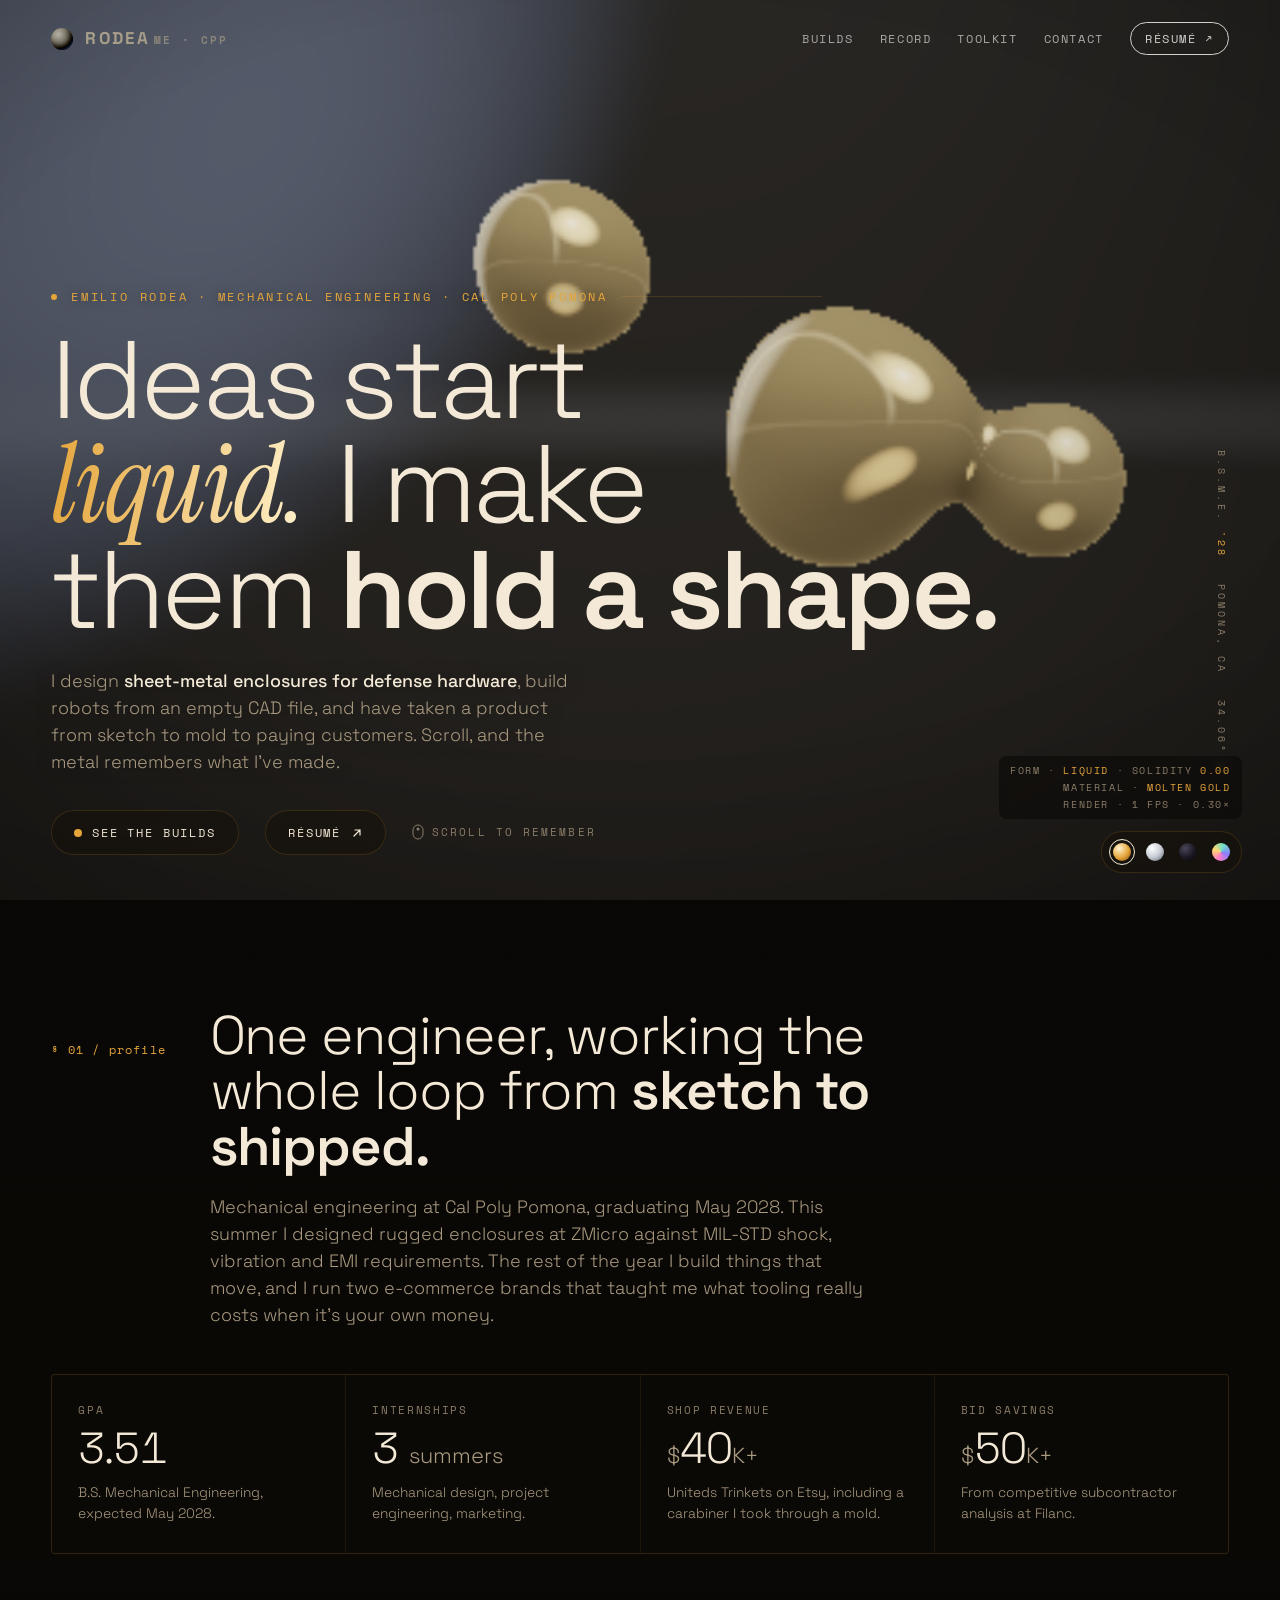
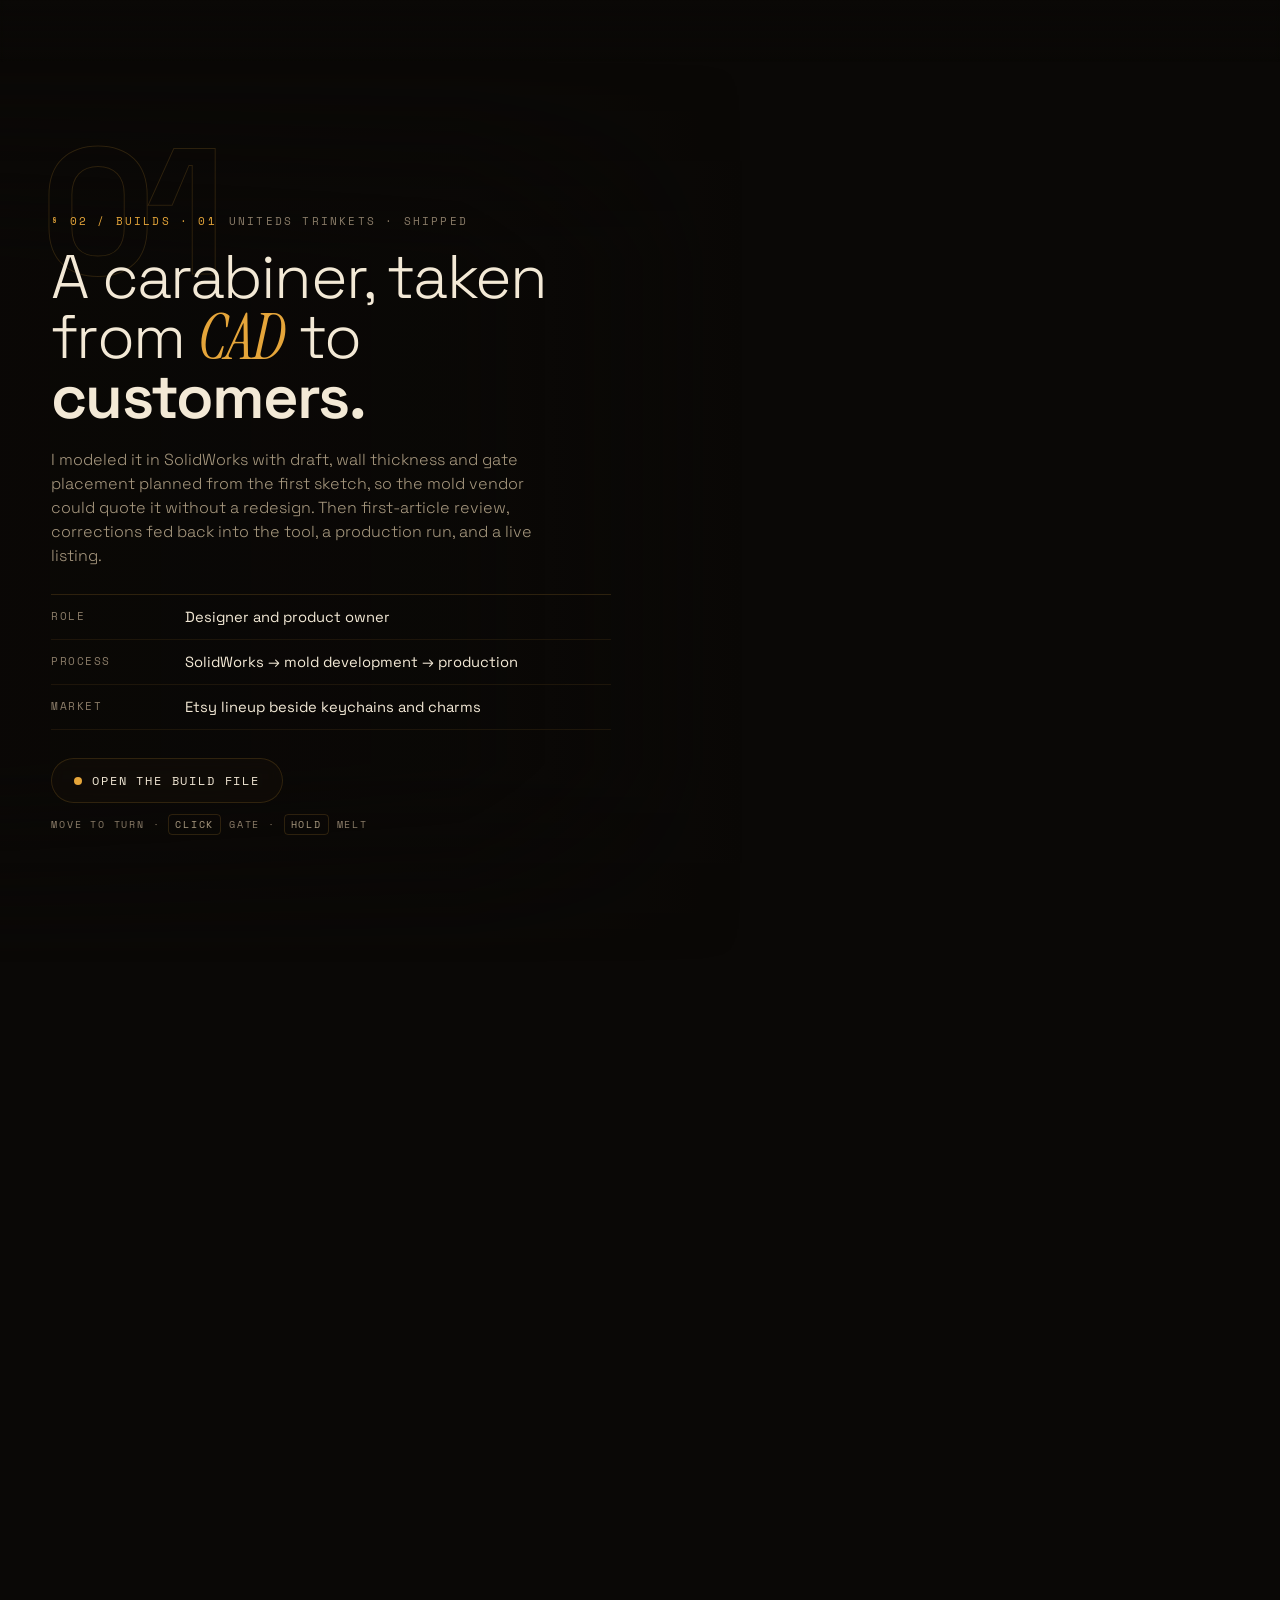
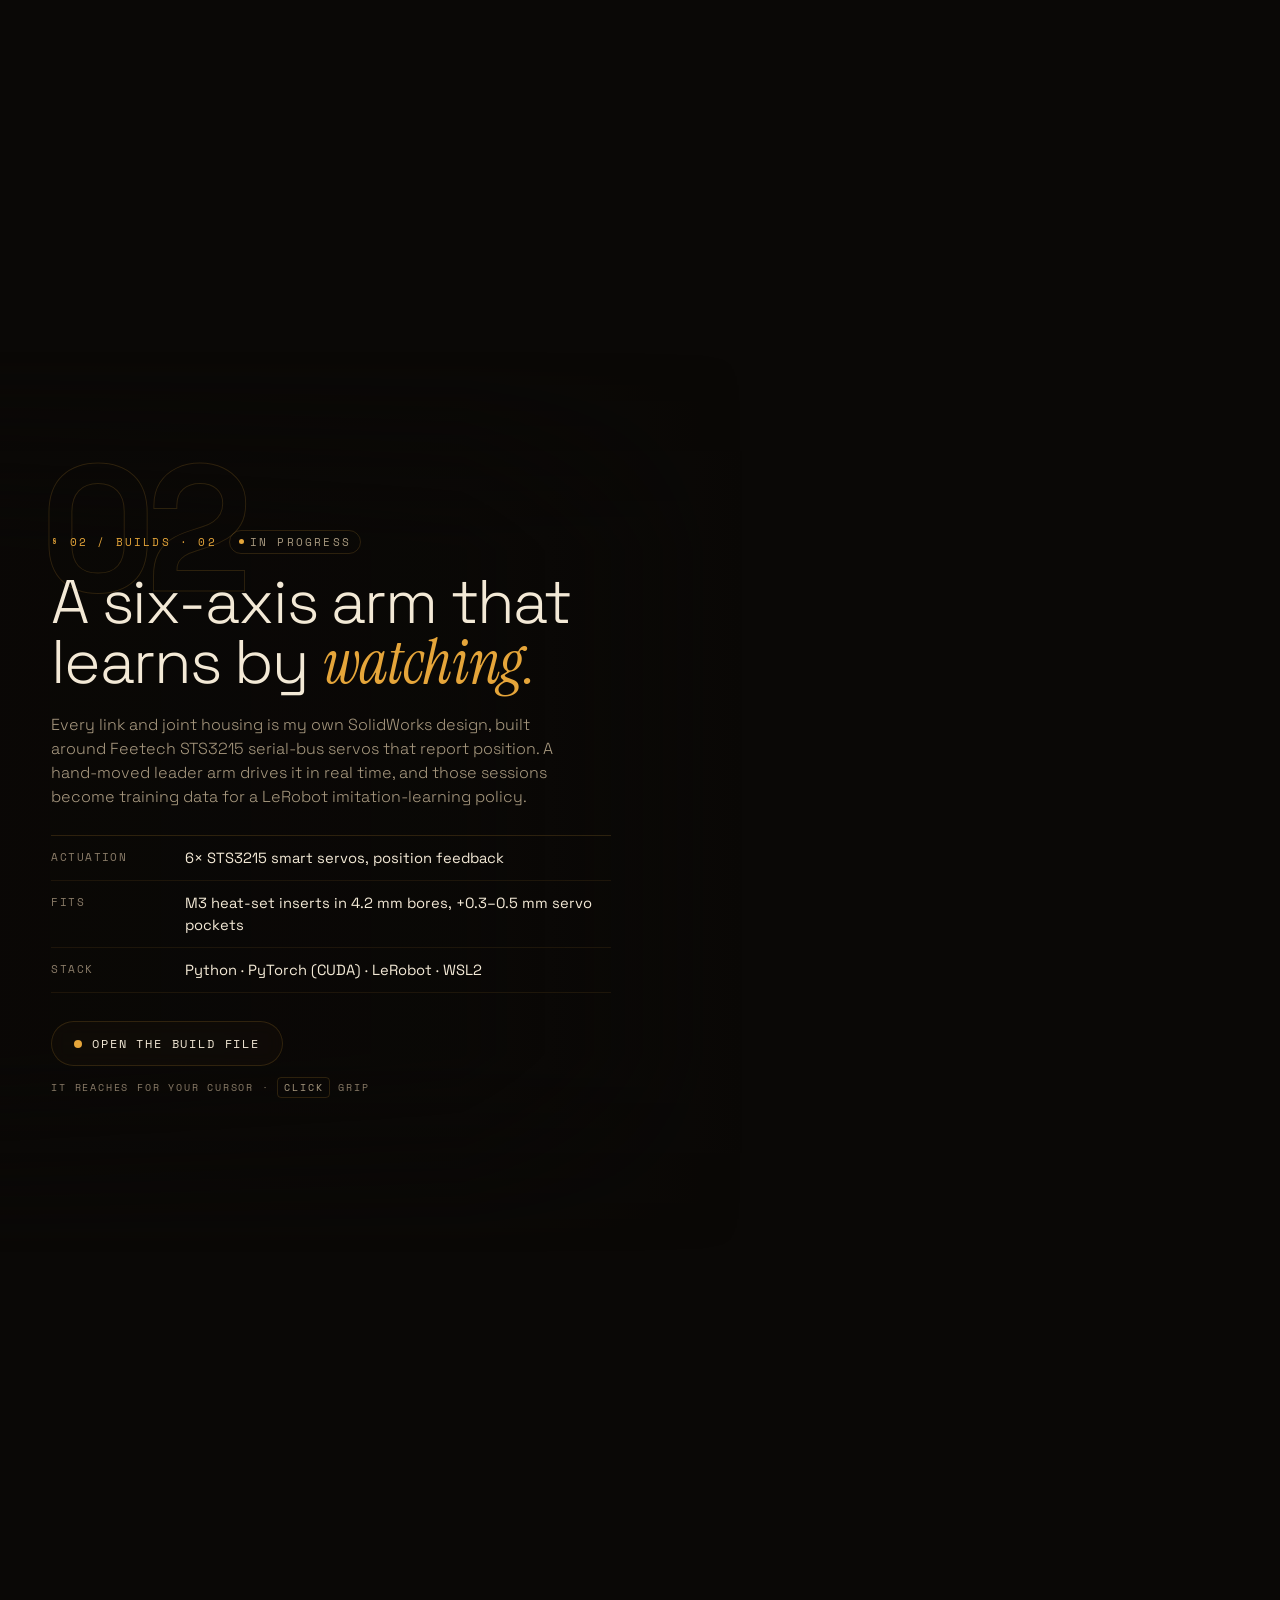
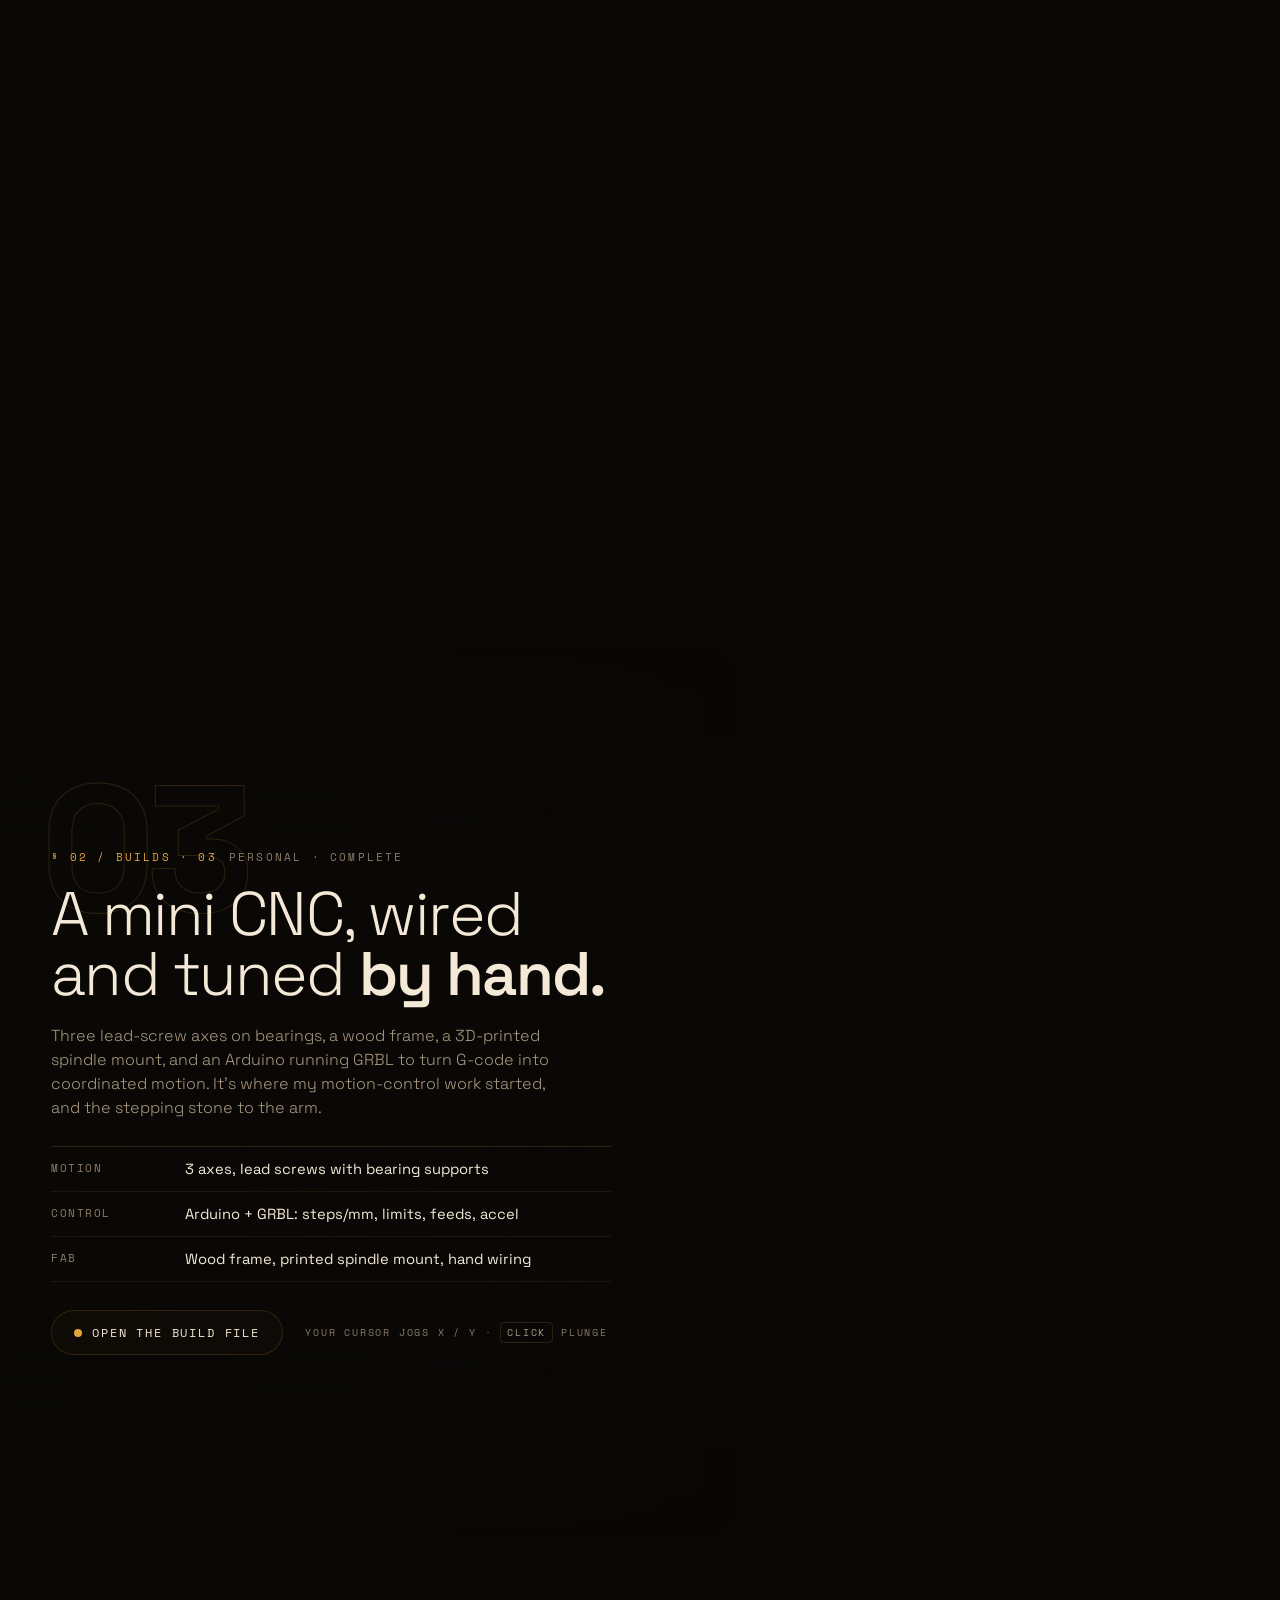
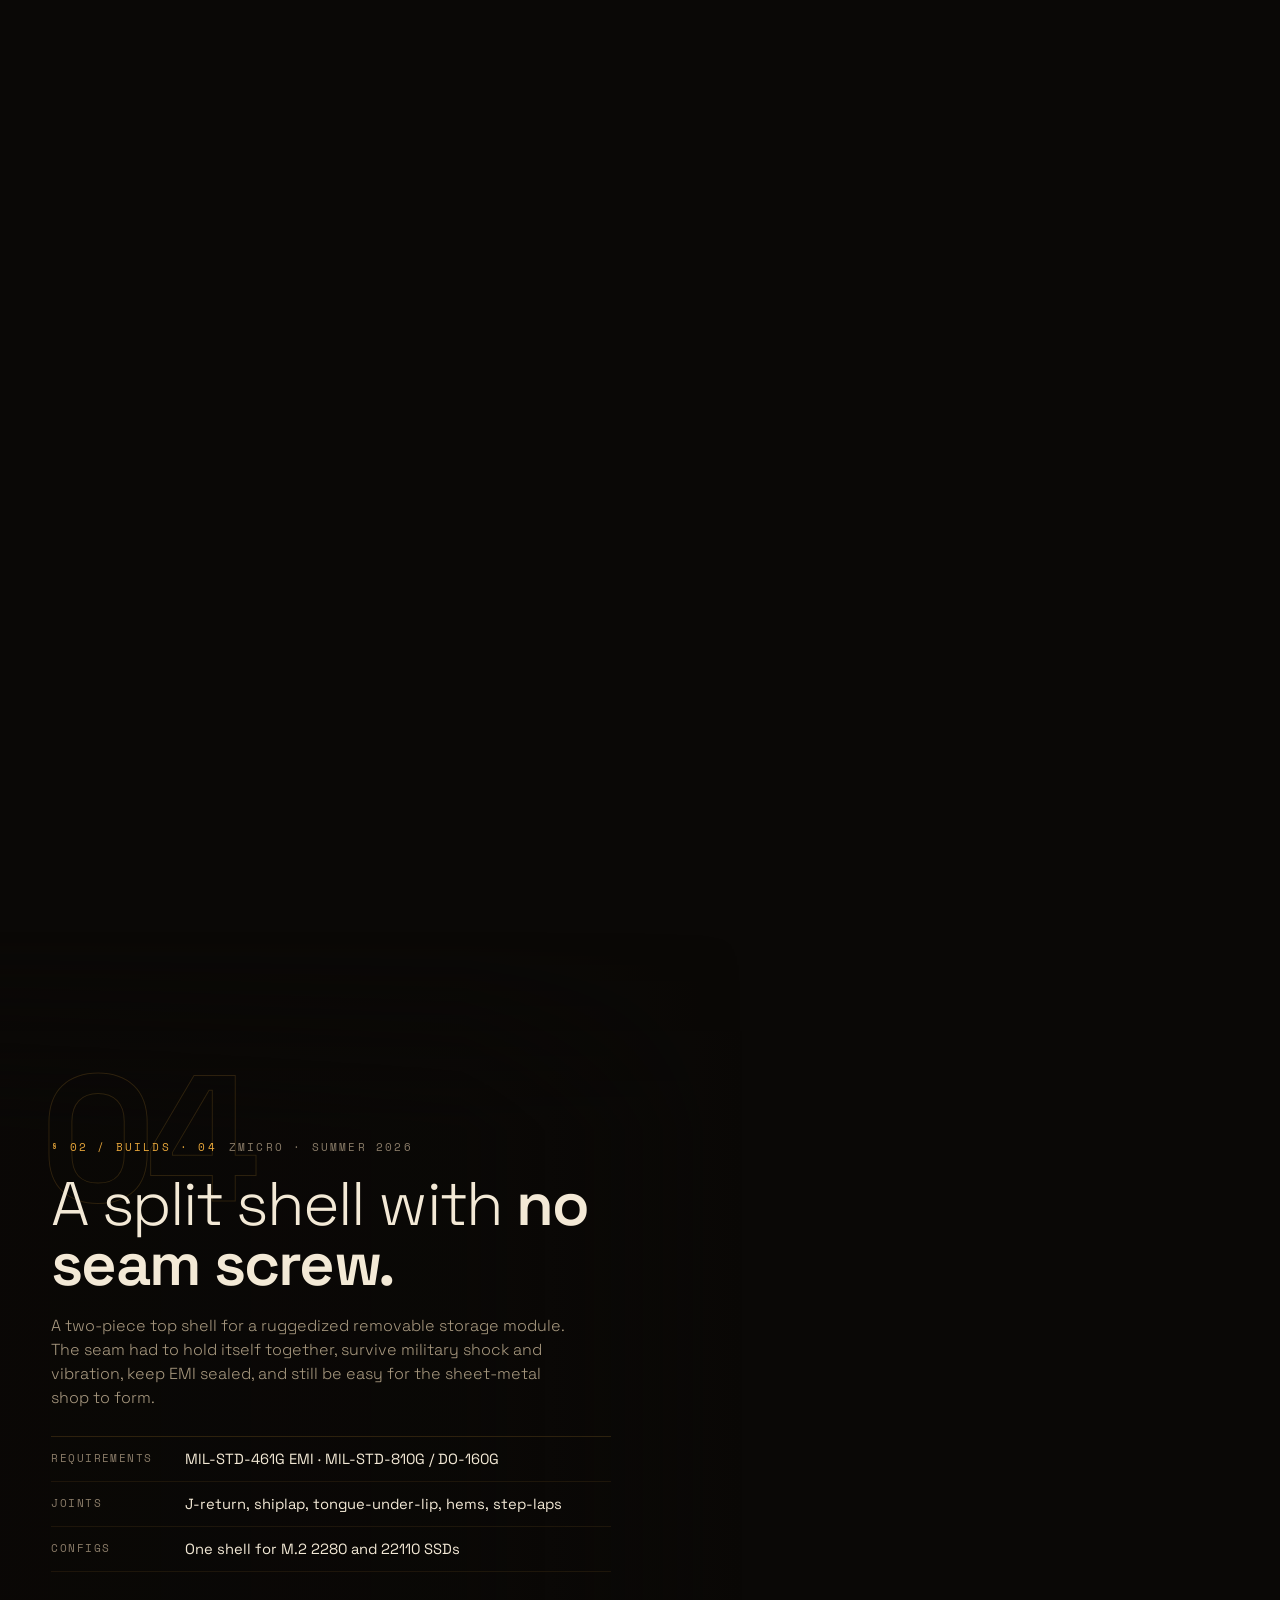
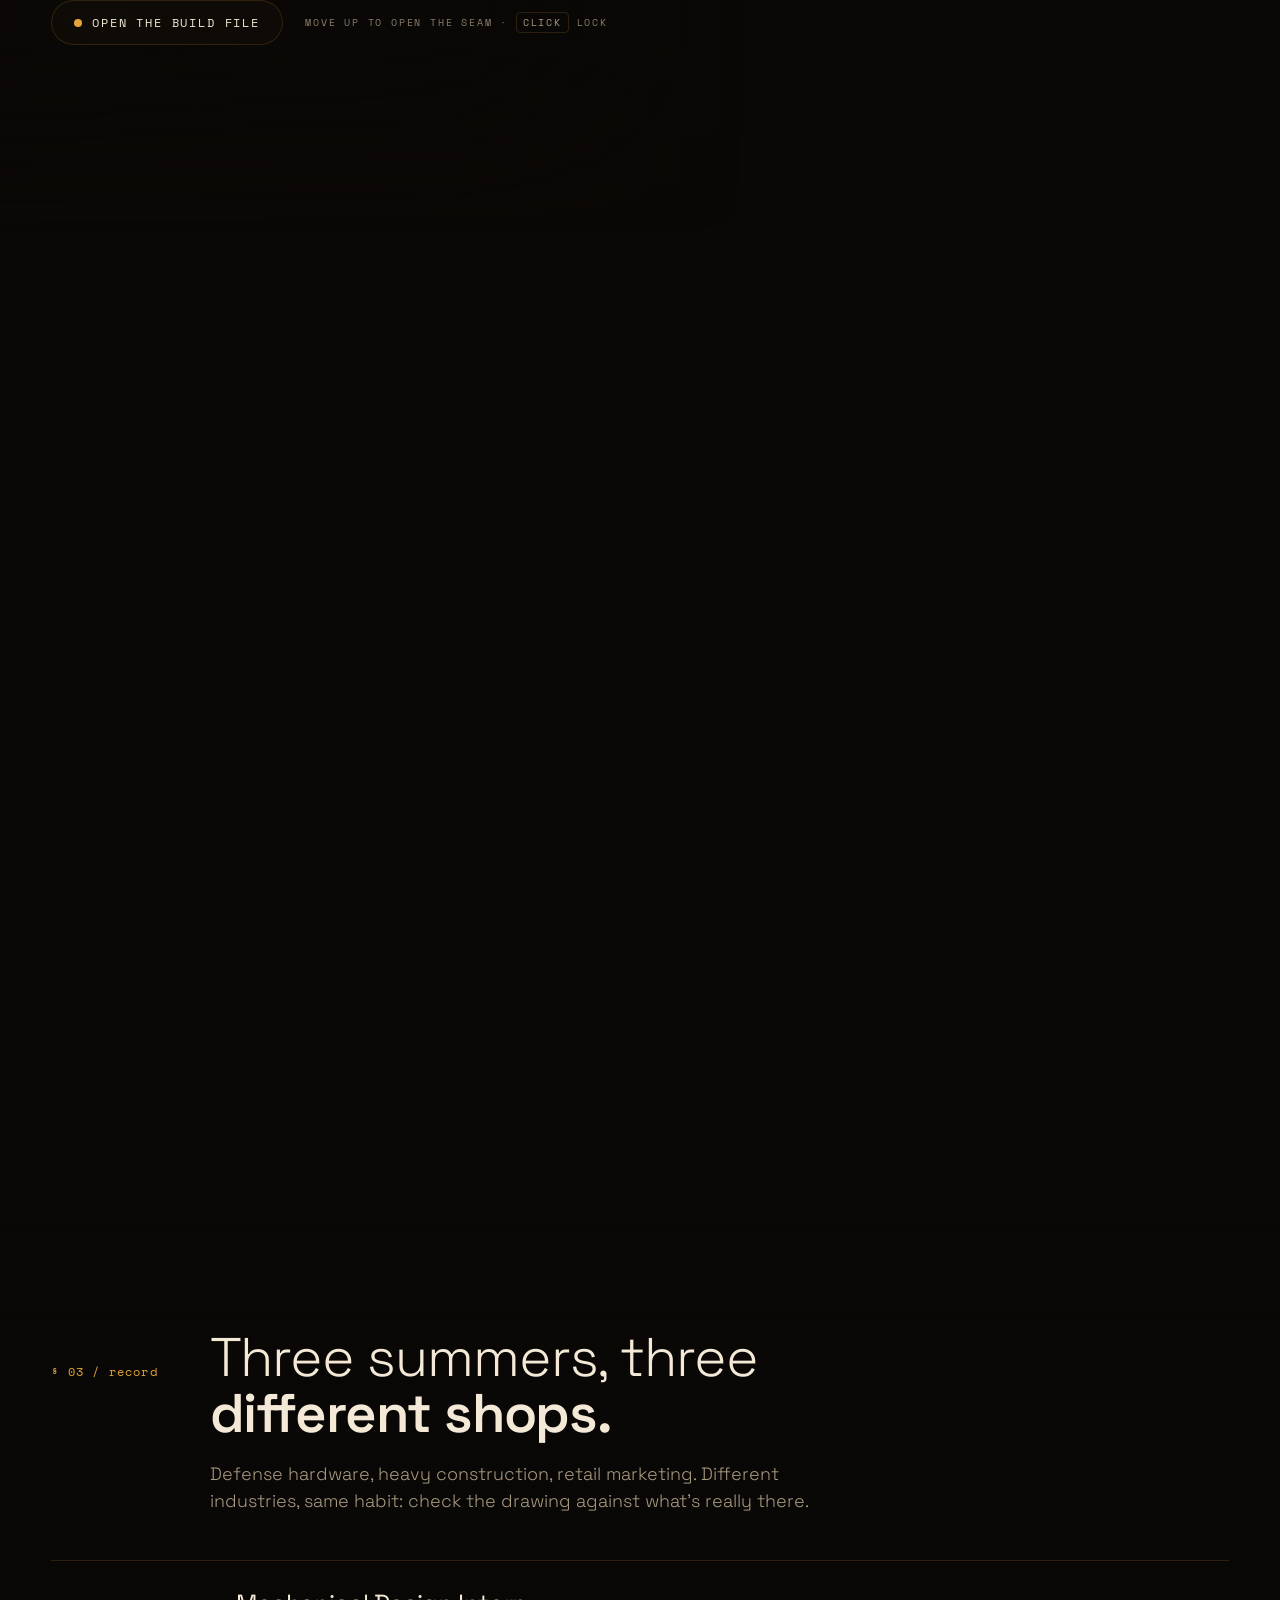
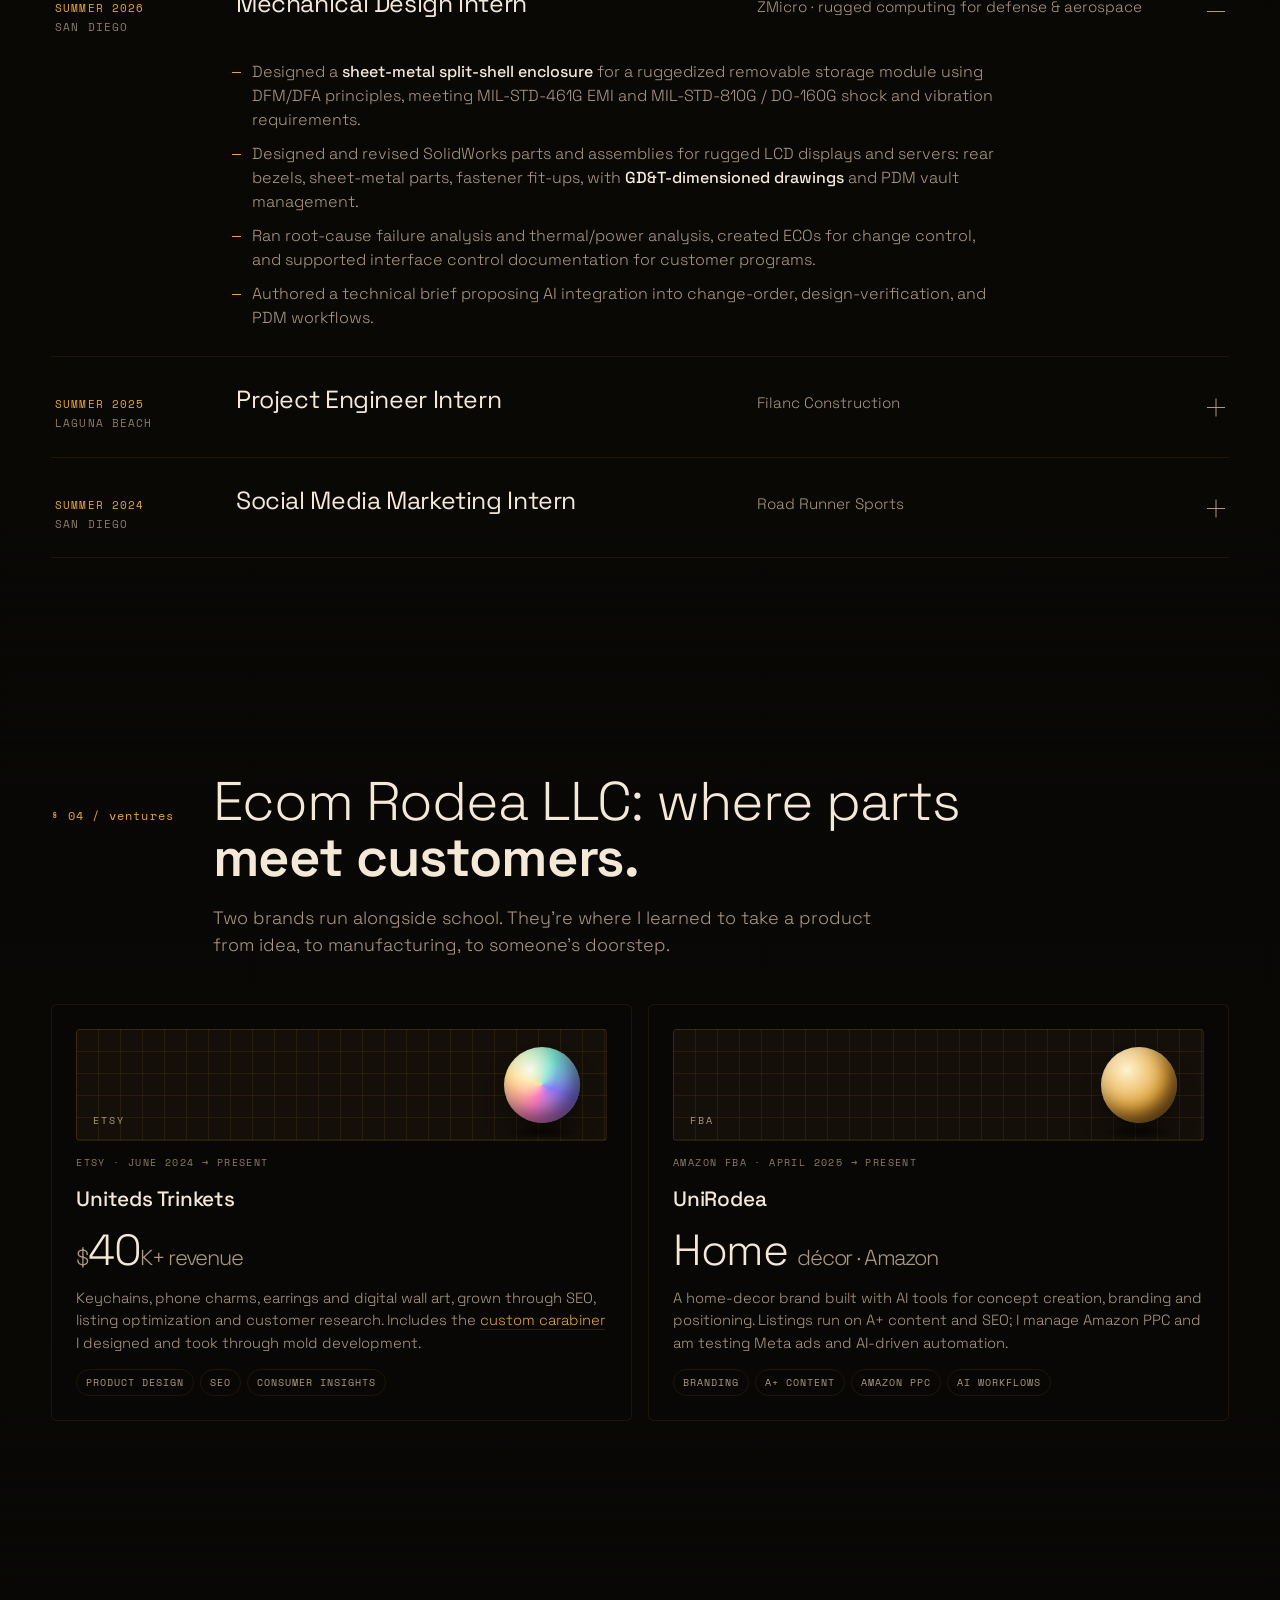
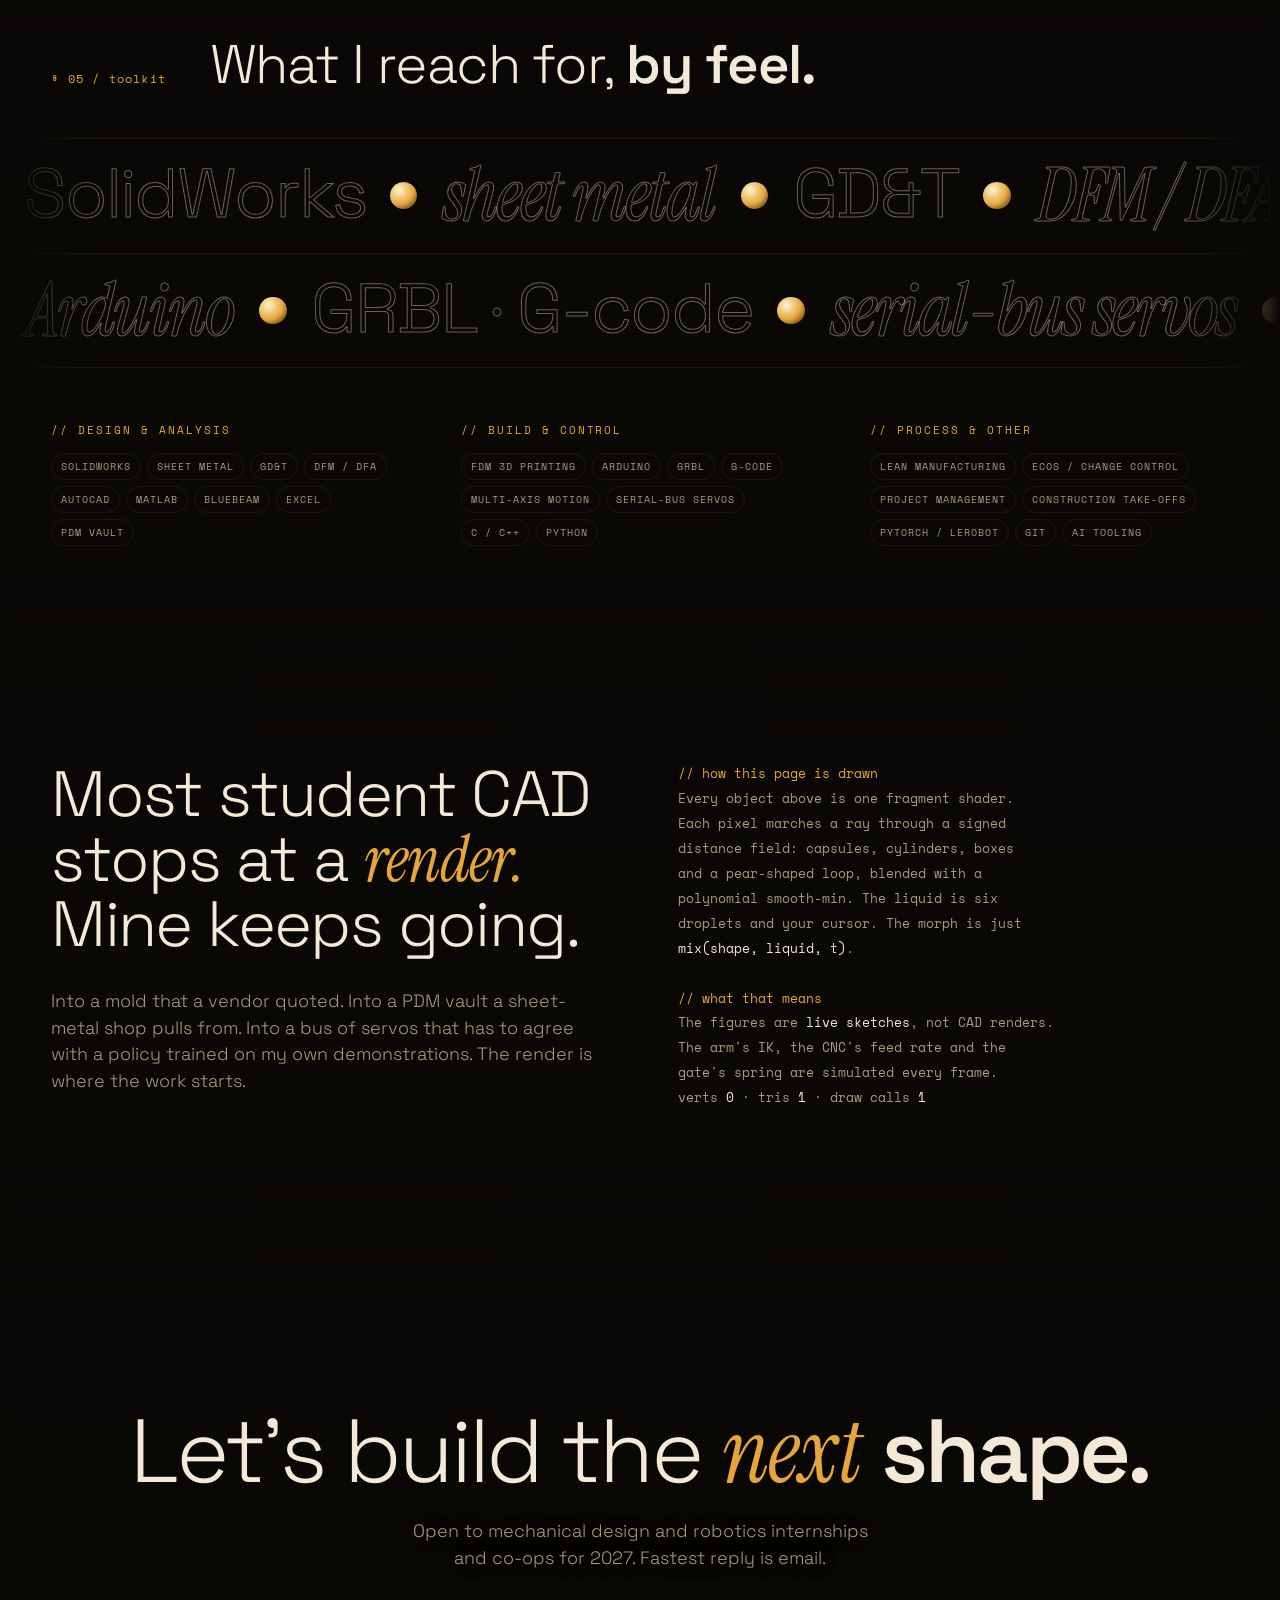
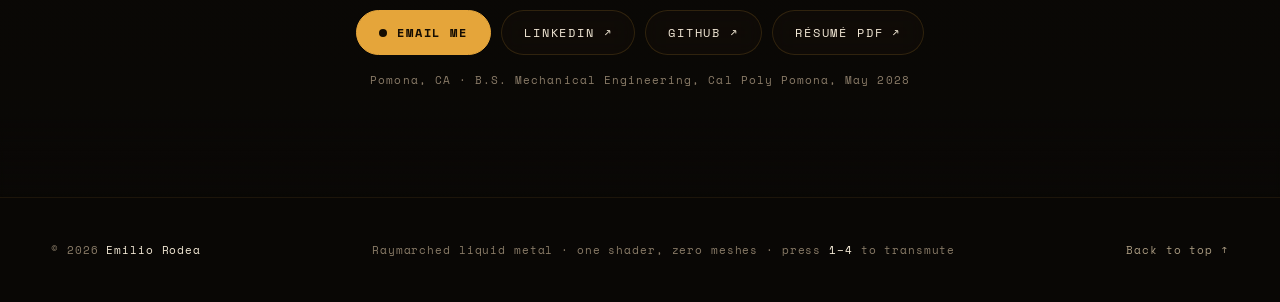
==== index.html @ 8577aeb3 "Liquid-metal portfolio redesign (AURUM Labs style) Raymarched WebGL2 liquid metal that morphs into e" ====
<!DOCTYPE html>
<html lang="en">
<head>
<meta charset="UTF-8" />
<meta name="viewport" content="width=device-width, initial-scale=1.0" />
<title>Emilio Rodea — Mechanical Engineer</title>
<meta name="description" content="Emilio Rodea, mechanical engineering student at Cal Poly Pomona. Sheet-metal enclosures for defense hardware, a six-axis robot arm built from scratch, a GRBL mini CNC, and a carabiner taken from CAD to mold to market." />
<meta property="og:title" content="Emilio Rodea — Mechanical Engineer" />
<meta property="og:description" content="A portfolio rendered in liquid metal. Scroll, and the metal remembers what I've built." />
<meta name="theme-color" content="#0a0806" />
<link rel="icon" href="data:image/svg+xml,%3Csvg xmlns='http://www.w3.org/2000/svg' viewBox='0 0 32 32'%3E%3Crect width='32' height='32' rx='8' fill='%230a0806'/%3E%3Cdefs%3E%3CradialGradient id='g' cx='38%25' cy='34%25' r='72%25'%3E%3Cstop offset='0' stop-color='%23fff3cf'/%3E%3Cstop offset='.45' stop-color='%23e5a53a'/%3E%3Cstop offset='1' stop-color='%23713d0a'/%3E%3C/radialGradient%3E%3C/defs%3E%3Ccircle cx='16' cy='16' r='9' fill='url(%23g)'/%3E%3Ccircle cx='12.6' cy='12.4' r='2.1' fill='%23fffdf3' opacity='.9'/%3E%3C/svg%3E" />
<link rel="preconnect" href="https://fonts.googleapis.com" />
<link rel="preconnect" href="https://fonts.gstatic.com" crossorigin />
<link href="https://fonts.googleapis.com/css2?family=Instrument+Serif:ital@0;1&family=Space+Grotesk:wght@300;400;500;600;700&family=Space+Mono:wght@400;700&display=swap" rel="stylesheet" />
<link rel="stylesheet" href="css/style.css" />
</head>
<body>
<!-- ===== LOADER ===== -->
<div class="loader" aria-hidden="true">
  <div class="loader-n"><span>00</span><sup>% poured</sup></div>
  <div class="loader-bar"><i></i></div>
  <div class="loader-l"><span>Emilio Rodea · portfolio</span><span>compiling the alloy</span></div>
</div>

<!-- ===== WEBGL STAGE ===== -->
<div id="stage">
  <canvas id="gl" aria-hidden="true"></canvas>
  <div id="fallback" aria-hidden="true"></div>
</div>
<div class="draft" aria-hidden="true"></div>
<div class="grain" aria-hidden="true"></div>
<div class="vign" aria-hidden="true"></div>

<!-- CAD-style viewfinder that locks onto the formed object -->
<div class="finder" id="finder" aria-hidden="true">
  <span class="c tl"></span><span class="c tr"></span><span class="c bl"></span><span class="c br"></span>
  <span class="ring"></span><span class="cross"></span>
  <div class="f-tag"><b id="fFig">FIG. 01</b><span id="fName"></span></div>
  <div class="f-dim"><span id="fDim"></span></div>
  <div class="f-read" id="fRead"></div>
</div>

<div class="wellcursor" id="wellCursor" aria-hidden="true"></div>
<div class="cur-label" id="curLabel" aria-hidden="true"></div>
<svg class="hold-ring" id="holdRing" viewBox="0 0 74 74" aria-hidden="true"><circle cx="37" cy="37" r="35" /></svg>

<div class="topfade" aria-hidden="true"></div>
<header class="top">
  <a class="brand" href="#top">
    <span class="brand-mark" aria-hidden="true"></span>
    <span class="brand-word"><b>RODEA</b><span class="brand-tag">ME · CPP</span></span><span class="sr"> Emilio Rodea, back to top</span>
  </a>
  <nav aria-label="primary">
    <a href="#builds" data-nav="builds">Builds</a>
    <a href="#record" data-nav="record">Record</a>
    <a href="#toolkit" data-nav="toolkit">Toolkit</a>
    <a href="#contact" data-nav="contact">Contact</a>
    <a class="pill" href="assets/resume/Emilio_Rodea_Resume.pdf" target="_blank" rel="noopener">Résumé ↗</a>
  </nav>
</header>

<!-- ===== HERO ===== -->
<div class="wrap">
<section class="hero" id="top" data-form="0" data-align="hero" data-mat="0">
  <div class="eyebrow fade-up" style="transition-delay:.2s">
    <span class="dot" aria-hidden="true"></span>
    <span>Emilio Rodea · mechanical engineering · Cal Poly Pomona</span>
    <span class="rule" aria-hidden="true"></span>
  </div>
  <h1 class="hero-title">
    <span class="ln"><span>Ideas start</span></span>
    <span class="ln"><span><em class="s">liquid.</em> I make</span></span>
    <span class="ln"><span>them <b>hold a shape.</b></span></span>
  </h1>
  <p class="hero-sub fade-up">I design <b>sheet-metal enclosures for defense hardware</b>, build robots from an empty CAD file, and have taken a product from sketch to mold to paying customers. Scroll, and the metal remembers what I've made.</p>
  <div class="hero-foot fade-up">
    <a class="btn" href="#builds"><span class="g" aria-hidden="true"></span>See the builds</a>
    <a class="btn" href="assets/resume/Emilio_Rodea_Resume.pdf" target="_blank" rel="noopener">Résumé
      <svg width="12" height="12" viewBox="0 0 12 12" fill="none" aria-hidden="true"><path d="M3 9l6-6M4 3h5v5" stroke="currentColor" stroke-width="1.2" stroke-linecap="round"/></svg></a>
    <span class="scrollcue">
      <svg width="12" height="16" viewBox="0 0 12 16" fill="none" aria-hidden="true"><rect x="1" y="1" width="10" height="14" rx="5" stroke="currentColor"/><circle cx="6" cy="5" r="1.5" fill="currentColor"/></svg>
      scroll to remember
    </span>
  </div>
  <div class="hero-meta fade-up" aria-hidden="true"><span>B.S.M.E. <b>'28</b></span><span>Pomona, CA</span><span>34.06° N</span></div>
</section>
</div>

<!-- ===== BUILD INDEX (visible inside § 02) ===== -->
<nav class="rail" aria-label="Builds">
  <a href="#b-carabiner"><b>01</b>Carabiner<i></i></a>
  <a href="#b-arm"><b>02</b>6-DOF arm<i></i></a>
  <a href="#b-cnc"><b>03</b>Mini CNC<i></i></a>
  <a href="#b-shell"><b>04</b>Split shell<i></i></a>
</nav>

<!-- ===== MATERIAL HUD ===== -->
<div class="hud">
  <div class="hud-read" aria-hidden="true">
    form · <b id="hudForm">liquid</b> · solidity <b id="hudLiq">0.00</b><br>
    material · <b id="hudMat">molten gold</b><br>
    <span id="hudFps">render · —</span>
  </div>
  <div class="mat-switch" role="group" aria-label="Choose the metal's material">
    <button class="mat-dot m0" data-mat="0" aria-pressed="true" aria-label="Molten gold"><span></span></button>
    <button class="mat-dot m1" data-mat="1" aria-pressed="false" aria-label="Liquid chrome"><span></span></button>
    <button class="mat-dot m2" data-mat="2" aria-pressed="false" aria-label="Obsidian glass"><span></span></button>
    <button class="mat-dot m3" data-mat="3" aria-pressed="false" aria-label="Anodized oil"><span></span></button>
  </div>
</div>

<main class="doc">
  <!-- § 01 PROFILE -->
  <section class="panel plate" id="profile" data-form="0" data-align="center" data-mat="0">
    <div class="sec-head reveal">
      <span class="sec-num">§ 01 / profile</span>
      <div>
        <h2 class="sec-title">One engineer, working the whole loop from <b>sketch to shipped.</b></h2>
        <p class="sec-lead">Mechanical engineering at Cal Poly Pomona, graduating May 2028. This summer I designed rugged enclosures at ZMicro against MIL-STD shock, vibration and EMI requirements. The rest of the year I build things that move, and I run two e-commerce brands that taught me what tooling really costs when it's your own money.</p>
      </div>
    </div>
    <div class="props reveal">
      <div class="prop"><span class="k">GPA</span><span class="v"><span data-count="3.51">3.51</span></span><span class="d">B.S. Mechanical Engineering, expected May 2028.</span></div>
      <div class="prop"><span class="k">Internships</span><span class="v"><span data-count="3">3</span> <em>summers</em></span><span class="d">Mechanical design, project engineering, marketing.</span></div>
      <div class="prop"><span class="k">Shop revenue</span><span class="v"><em>$</em><span data-count="40">40</span><em>K+</em></span><span class="d">Uniteds Trinkets on Etsy, including a carabiner I took through a mold.</span></div>
      <div class="prop"><span class="k">Bid savings</span><span class="v"><em>$</em><span data-count="50">50</span><em>K+</em></span><span class="d">From competitive subcontractor analysis at Filanc.</span></div>
    </div>
  </section>

  <!-- § 02 BUILDS — each chapter makes the metal remember a shape -->
  <div id="builds">
  <section class="chapter" id="b-carabiner" data-form="1" data-morph="progress" data-align="right" data-focal="2.45" data-mat="3" data-nav="builds"
    data-fig="FIG. 01" data-name="Carabiner · live sketch" data-note="SolidWorks → mold → shipped">
    <div class="stick">
      <div class="copy reveal">
        <span class="ch-no" aria-hidden="true">01</span>
        <div class="ch-kicker"><span>§ 02 / builds · 01</span><span class="st">Uniteds Trinkets · shipped</span></div>
        <h2 class="ch-title">A carabiner, taken from <em class="s">CAD</em> to <b>customers.</b></h2>
        <p class="ch-lede">I modeled it in SolidWorks with draft, wall thickness and gate placement planned from the first sketch, so the mold vendor could quote it without a redesign. Then first-article review, corrections fed back into the tool, a production run, and a live listing.</p>
        <dl class="mini">
          <div><dt>Role</dt><dd>Designer and product owner</dd></div>
          <div><dt>Process</dt><dd>SolidWorks → mold development → production</dd></div>
          <div><dt>Market</dt><dd>Etsy lineup beside keychains and charms</dd></div>
        </dl>
        <div class="ch-foot">
          <a class="btn" href="projects/carabiner.html"><span class="g" aria-hidden="true"></span>Open the build file</a>
          <span class="hint"><span class="ptr">move to turn · <kbd>click</kbd> gate · <kbd>hold</kbd> melt</span></span>
        </div>
      </div>
    </div>
  </section>

  <section class="chapter" id="b-arm" data-form="2" data-morph="progress" data-align="right" data-focal="2.45" data-mat="1" data-nav="builds"
    data-fig="FIG. 02" data-name="6-DOF arm · live sketch" data-note="L1 140 mm · L2 110 mm">
    <div class="stick">
      <div class="copy reveal">
        <span class="ch-no" aria-hidden="true">02</span>
        <div class="ch-kicker"><span>§ 02 / builds · 02</span><span class="live"><i></i>in progress</span></div>
        <h2 class="ch-title">A six-axis arm that learns by <em class="s">watching.</em></h2>
        <p class="ch-lede">Every link and joint housing is my own SolidWorks design, built around Feetech STS3215 serial-bus servos that report position. A hand-moved leader arm drives it in real time, and those sessions become training data for a LeRobot imitation-learning policy.</p>
        <dl class="mini">
          <div><dt>Actuation</dt><dd>6× STS3215 smart servos, position feedback</dd></div>
          <div><dt>Fits</dt><dd>M3 heat-set inserts in 4.2 mm bores, +0.3–0.5 mm servo pockets</dd></div>
          <div><dt>Stack</dt><dd>Python · PyTorch (CUDA) · LeRobot · WSL2</dd></div>
        </dl>
        <div class="ch-foot">
          <a class="btn" href="projects/robotic-arm.html"><span class="g" aria-hidden="true"></span>Open the build file</a>
          <span class="hint"><span class="ptr">it reaches for your cursor · <kbd>click</kbd> grip</span></span>
        </div>
      </div>
    </div>
  </section>

  <section class="chapter" id="b-cnc" data-form="3" data-morph="progress" data-align="right" data-focal="2.45" data-mat="0" data-nav="builds"
    data-fig="FIG. 03" data-name="3-axis mini CNC · live sketch" data-note="Arduino · GRBL · G-code">
    <div class="stick">
      <div class="copy reveal">
        <span class="ch-no" aria-hidden="true">03</span>
        <div class="ch-kicker"><span>§ 02 / builds · 03</span><span class="st">personal · complete</span></div>
        <h2 class="ch-title">A mini CNC, wired and tuned <b>by hand.</b></h2>
        <p class="ch-lede">Three lead-screw axes on bearings, a wood frame, a 3D-printed spindle mount, and an Arduino running GRBL to turn G-code into coordinated motion. It's where my motion-control work started, and the stepping stone to the arm.</p>
        <dl class="mini">
          <div><dt>Motion</dt><dd>3 axes, lead screws with bearing supports</dd></div>
          <div><dt>Control</dt><dd>Arduino + GRBL: steps/mm, limits, feeds, accel</dd></div>
          <div><dt>Fab</dt><dd>Wood frame, printed spindle mount, hand wiring</dd></div>
        </dl>
        <div class="ch-foot">
          <a class="btn" href="projects/mini-cnc.html"><span class="g" aria-hidden="true"></span>Open the build file</a>
          <span class="hint"><span class="ptr">your cursor jogs X / Y · <kbd>click</kbd> plunge</span></span>
        </div>
      </div>
    </div>
  </section>

  <section class="chapter" id="b-shell" data-form="4" data-morph="progress" data-align="right" data-focal="2.45" data-mat="2" data-nav="builds"
    data-fig="FIG. 04" data-name="Split-shell enclosure · illustrative" data-note="0.070&quot; 5052-H32 / 6061-T6">
    <div class="stick">
      <div class="copy reveal">
        <span class="ch-no" aria-hidden="true">04</span>
        <div class="ch-kicker"><span>§ 02 / builds · 04</span><span class="st">ZMicro · summer 2026</span></div>
        <h2 class="ch-title">A split shell with <b>no seam screw.</b></h2>
        <p class="ch-lede">A two-piece top shell for a ruggedized removable storage module. The seam had to hold itself together, survive military shock and vibration, keep EMI sealed, and still be easy for the sheet-metal shop to form.</p>
        <dl class="mini">
          <div><dt>Requirements</dt><dd>MIL-STD-461G EMI · MIL-STD-810G / DO-160G</dd></div>
          <div><dt>Joints</dt><dd>J-return, shiplap, tongue-under-lip, hems, step-laps</dd></div>
          <div><dt>Configs</dt><dd>One shell for M.2 2280 and 22110 SSDs</dd></div>
        </dl>
        <div class="ch-foot">
          <a class="btn" href="projects/tp1-enclosure.html"><span class="g" aria-hidden="true"></span>Open the build file</a>
          <span class="hint"><span class="ptr">move up to open the seam · <kbd>click</kbd> lock</span></span>
        </div>
      </div>
    </div>
  </section>
  </div>

  <!-- § 03 RECORD -->
  <section class="panel plate" id="record" data-form="0" data-align="center" data-mat="0" data-nav="record">
    <div class="sec-head reveal">
      <span class="sec-num">§ 03 / record</span>
      <div>
        <h2 class="sec-title">Three summers, three <b>different shops.</b></h2>
        <p class="sec-lead">Defense hardware, heavy construction, retail marketing. Different industries, same habit: check the drawing against what's really there.</p>
      </div>
    </div>
    <div class="rec reveal">
      <details open>
        <summary><span class="when">Summer 2026<i>San Diego</i></span><span class="role">Mechanical Design Intern</span><span class="org">ZMicro · rugged computing for defense &amp; aerospace</span><span class="pm" aria-hidden="true"></span></summary>
        <ul>
          <li>Designed a <b>sheet-metal split-shell enclosure</b> for a ruggedized removable storage module using DFM/DFA principles, meeting MIL-STD-461G EMI and MIL-STD-810G / DO-160G shock and vibration requirements.</li>
          <li>Designed and revised SolidWorks parts and assemblies for rugged LCD displays and servers: rear bezels, sheet-metal parts, fastener fit-ups, with <b>GD&amp;T-dimensioned drawings</b> and PDM vault management.</li>
          <li>Ran root-cause failure analysis and thermal/power analysis, created ECOs for change control, and supported interface control documentation for customer programs.</li>
          <li>Authored a technical brief proposing AI integration into change-order, design-verification, and PDM workflows.</li>
        </ul>
      </details>
      <details>
        <summary><span class="when">Summer 2025<i>Laguna Beach</i></span><span class="role">Project Engineer Intern</span><span class="org">Filanc Construction</span><span class="pm" aria-hidden="true"></span></summary>
        <ul>
          <li>Cross-checked elevations, layouts, and site conditions against shop drawings in AutoCAD.</li>
          <li>Produced quantity take-offs, budget estimates, work packages, and QC procedures; processed submittals, RFIs, and change orders.</li>
          <li>Solicited and evaluated subcontractor quotes, saving an estimated <b>$50K+</b> against initial estimates through competitive bid analysis and vendor negotiation.</li>
        </ul>
      </details>
      <details>
        <summary><span class="when">Summer 2024<i>San Diego</i></span><span class="role">Social Media Marketing Intern</span><span class="org">Road Runner Sports</span><span class="pm" aria-hidden="true"></span></summary>
        <ul>
          <li>Wrote copy and produced social content; analyzed and organized advertising data.</li>
          <li>Led initiatives to bring AI-driven marketing strategies in, improving ad performance and engagement by <b>20%</b>.</li>
        </ul>
      </details>
    </div>
  </section>

  <!-- § 04 VENTURES -->
  <section class="panel plate" id="ventures" data-form="0" data-align="center" data-mat="0" data-nav="record">
    <div class="sec-head reveal">
      <span class="sec-num">§ 04 / ventures</span>
      <div>
        <h2 class="sec-title">Ecom Rodea LLC: where parts <b>meet customers.</b></h2>
        <p class="sec-lead">Two brands run alongside school. They're where I learned to take a product from idea, to manufacturing, to someone's doorstep.</p>
      </div>
    </div>
    <div class="cards">
      <div class="card lift reveal">
        <span class="swatch sw3"><b>ETSY</b></span>
        <span class="tag">Etsy · June 2024 → present</span>
        <h3>Uniteds Trinkets</h3>
        <span class="big"><em>$</em>40<em>K+ revenue</em></span>
        <p>Keychains, phone charms, earrings and digital wall art, grown through SEO, listing optimization and customer research. Includes the <a href="projects/carabiner.html">custom carabiner</a> I designed and took through mold development.</p>
        <ul class="chips"><li>Product design</li><li>SEO</li><li>Consumer insights</li></ul>
      </div>
      <div class="card lift reveal d1">
        <span class="swatch sw0"><b>FBA</b></span>
        <span class="tag">Amazon FBA · April 2025 → present</span>
        <h3>UniRodea</h3>
        <span class="big">Home <em>décor · Amazon</em></span>
        <p>A home-decor brand built with AI tools for concept creation, branding and positioning. Listings run on A+ content and SEO; I manage Amazon PPC and am testing Meta ads and AI-driven automation.</p>
        <ul class="chips"><li>Branding</li><li>A+ content</li><li>Amazon PPC</li><li>AI workflows</li></ul>
      </div>
    </div>
  </section>

  <!-- § 05 TOOLKIT -->
  <section class="panel plate" id="toolkit" data-form="0" data-align="center" data-mat="1" data-nav="toolkit" style="padding-left:0;padding-right:0">
    <div class="sec-head reveal" style="padding:0 var(--gut)">
      <span class="sec-num">§ 05 / toolkit</span>
      <div><h2 class="sec-title">What I reach for, <b>by feel.</b></h2></div>
    </div>
    <div class="marquee" aria-hidden="true"><div class="mq-track">
      <span>SolidWorks</span><i></i><span class="s-it">sheet metal</span><i></i><span>GD&amp;T</span><i></i><span class="s-it">DFM / DFA</span><i></i><span>PDM vault</span><i></i><span class="s-it">AutoCAD</span><i></i><span>MATLAB</span><i></i>
      <span>SolidWorks</span><i></i><span class="s-it">sheet metal</span><i></i><span>GD&amp;T</span><i></i><span class="s-it">DFM / DFA</span><i></i><span>PDM vault</span><i></i><span class="s-it">AutoCAD</span><i></i><span>MATLAB</span><i></i>
    </div></div>
    <div class="marquee rev" aria-hidden="true"><div class="mq-track">
      <span class="s-it">Arduino</span><i></i><span>GRBL · G-code</span><i></i><span class="s-it">serial-bus servos</span><i></i><span>FDM printing</span><i></i><span class="s-it">Python</span><i></i><span>PyTorch · LeRobot</span><i></i><span class="s-it">C / C++</span><i></i>
      <span class="s-it">Arduino</span><i></i><span>GRBL · G-code</span><i></i><span class="s-it">serial-bus servos</span><i></i><span>FDM printing</span><i></i><span class="s-it">Python</span><i></i><span>PyTorch · LeRobot</span><i></i><span class="s-it">C / C++</span><i></i>
    </div></div>
    <div class="kit" style="padding:0 var(--gut)">
      <div class="reveal"><h3>// design &amp; analysis</h3><ul class="chips"><li>SolidWorks</li><li>Sheet metal</li><li>GD&amp;T</li><li>DFM / DFA</li><li>AutoCAD</li><li>MATLAB</li><li>Bluebeam</li><li>Excel</li><li>PDM vault</li></ul></div>
      <div class="reveal d1"><h3>// build &amp; control</h3><ul class="chips"><li>FDM 3D printing</li><li>Arduino</li><li>GRBL</li><li>G-code</li><li>Multi-axis motion</li><li>Serial-bus servos</li><li>C / C++</li><li>Python</li></ul></div>
      <div class="reveal d2"><h3>// process &amp; other</h3><ul class="chips"><li>Lean manufacturing</li><li>ECOs / change control</li><li>Project management</li><li>Construction take-offs</li><li>PyTorch / LeRobot</li><li>Git</li><li>AI tooling</li></ul></div>
    </div>
  </section>

  <!-- MANIFESTO -->
  <section class="panel plate" data-form="0" data-align="center" data-mat="1">
    <div class="two">
      <div class="reveal">
        <p class="manifesto">Most student CAD stops at a <em class="s">render.</em> Mine keeps going.</p>
        <p class="manifesto-sub">Into a mold that a vendor quoted. Into a PDM vault a sheet-metal shop pulls from. Into a bus of servos that has to agree with a policy trained on my own demonstrations. The render is where the work starts.</p>
      </div>
      <div class="reveal d1">
        <p class="mono-note">
          <span class="lbl">// how this page is drawn</span><br>
          Every object above is one fragment shader.<br>
          Each pixel marches a ray through a signed<br>
          distance field: capsules, cylinders, boxes<br>
          and a pear-shaped loop, blended with a<br>
          polynomial smooth-min. The liquid is six<br>
          droplets and your cursor. The morph is just<br>
          <b>mix(shape, liquid, t)</b>.<br>
          <br>
          <span class="lbl">// what that means</span><br>
          The figures are <b>live sketches</b>, not CAD renders.<br>
          The arm's IK, the CNC's feed rate and the<br>
          gate's spring are simulated every frame.<br>
          verts <b>0</b> · tris <b>1</b> · draw calls <b>1</b>
        </p>
      </div>
    </div>
  </section>

  <!-- CONTACT -->
  <section class="panel plate" id="contact" data-form="0" data-align="center" data-mat="0" data-nav="contact">
    <div class="cta reveal">
      <h2>Let's build the <em class="s">next</em> <b>shape.</b></h2>
      <p class="hero-sub">Open to mechanical design and robotics internships and co-ops for 2027. Fastest reply is email.</p>
      <!-- TODO(Emilio): replace the three placeholder links below -->
      <div class="cta-row">
        <a class="btn solid" href="mailto:YOUR_EMAIL@example.com"><span class="g" aria-hidden="true"></span>Email me</a>
        <a class="btn" href="https://www.linkedin.com/in/YOUR_HANDLE" target="_blank" rel="noopener">LinkedIn ↗</a>
        <a class="btn" href="https://github.com/YOUR_HANDLE" target="_blank" rel="noopener">GitHub ↗</a>
        <a class="btn" href="assets/resume/Emilio_Rodea_Resume.pdf" target="_blank" rel="noopener">Résumé PDF ↗</a>
      </div>
      <p class="fine">Pomona, CA · B.S. Mechanical Engineering, Cal Poly Pomona, May 2028</p>
    </div>
  </section>
</main>

<footer>
  <span>© <span data-year>2026</span> <b>Emilio Rodea</b></span>
  <span>Raymarched liquid metal · one shader, zero meshes · press <b>1–4</b> to transmute</span>
  <a href="#top">Back to top ↑</a>
</footer>

<script src="js/metal.js"></script>
<script src="js/site.js"></script>
</body>
</html>
---- css/style.css ----
/* ==========================================================================
   Emilio Rodea — liquid-metal portfolio
   Design language after AURUM Labs (raymarched liquid metal, palette that
   transmutes with the material). Shared by index.html and projects/*.html.
   ========================================================================== */
:root{
  /* MOLTEN GOLD — default material palette (js/site.js swaps these) */
  --bg:#0a0806;
  --bg-soft:#140f09;
  --ink:#f3e9d6;
  --ink-dim:#a99a80;
  --ink-faint:#8a7c68;
  --accent:#e5a53a;
  --accent-2:#fff3cf;
  --line:rgba(229,165,58,0.16);
  --line-soft:rgba(229,165,58,0.09);
  --glass:rgba(20,15,9,0.5);
  --sel:rgba(229,165,58,0.28);
  --edge:#241a0e;

  --sans:"Space Grotesk",system-ui,sans-serif;
  --mono:"Space Mono",ui-monospace,monospace;
  --serif:"Instrument Serif",Georgia,serif;
  --gut:clamp(20px,4vw,54px);
  --ease:cubic-bezier(.2,.9,.3,1);
  --ease-soft:cubic-bezier(.4,0,.15,1);
}
*{margin:0;padding:0;box-sizing:border-box}
html{scroll-behavior:smooth;-webkit-text-size-adjust:100%}
body{
  background:var(--bg);color:var(--ink);font-family:var(--sans);
  -webkit-font-smoothing:antialiased;-moz-osx-font-smoothing:grayscale;
  overflow-x:hidden;line-height:1.5;
  transition:background .9s var(--ease-soft),color .9s var(--ease-soft);
}
::selection{background:var(--sel);color:var(--accent-2)}
::-webkit-scrollbar{width:11px}
::-webkit-scrollbar-track{background:var(--bg)}
::-webkit-scrollbar-thumb{background:var(--edge);border-radius:20px;border:3px solid var(--bg)}
::-webkit-scrollbar-thumb:hover{background:var(--accent)}
a{color:inherit;text-decoration:none}
img{max-width:100%;display:block}
:focus-visible{outline:1.5px solid var(--accent);outline-offset:3px;border-radius:2px}
.sr{position:absolute;width:1px;height:1px;overflow:hidden;clip:rect(0 0 0 0);white-space:nowrap}
em.s,.s-it{font-family:var(--serif);font-style:italic;font-weight:400;letter-spacing:-.01em}

/* ============ WEBGL STAGE ============ */
#stage{position:fixed;inset:0;z-index:0;background:var(--bg);transition:background .9s var(--ease-soft),opacity 1s var(--ease-soft)}
#stage.dim{opacity:.38}
#gl{display:block;width:100%;height:100%}
#fallback{position:absolute;inset:0;display:none;
  background:
    radial-gradient(34% 40% at 68% 42%, var(--accent-2) 0%, var(--accent) 30%, var(--bg-soft) 70%, transparent 100%),
    radial-gradient(18% 22% at 80% 66%, rgba(255,243,207,.4), transparent 60%),var(--bg);
  filter:contrast(1.1) saturate(1.1)}
#fallback.on{display:block}
.grain{position:fixed;inset:0;z-index:1;pointer-events:none;opacity:.05;mix-blend-mode:overlay;
  background-image:url("data:image/svg+xml,%3Csvg xmlns='http://www.w3.org/2000/svg' width='140' height='140'%3E%3Cfilter id='n'%3E%3CfeTurbulence type='fractalNoise' baseFrequency='.85' numOctaves='2'/%3E%3C/filter%3E%3Crect width='100%25' height='100%25' filter='url(%23n)'/%3E%3C/svg%3E")}
.vign{position:fixed;inset:0;z-index:1;pointer-events:none;background:radial-gradient(130% 100% at 50% 42%,transparent 42%,rgba(0,0,0,.34) 100%)}
/* drafting grid that surfaces around the formed object */
.draft{position:fixed;inset:0;z-index:1;pointer-events:none;opacity:0;transition:opacity .8s var(--ease-soft);
  --ox:70%;--oy:50%;
  background-image:linear-gradient(var(--line-soft) 1px,transparent 1px),linear-gradient(90deg,var(--line-soft) 1px,transparent 1px);
  background-size:48px 48px;background-position:var(--ox) var(--oy);
  -webkit-mask-image:radial-gradient(closest-side circle at var(--ox) var(--oy),#000 0%,rgba(0,0,0,.5) 55%,transparent 100%);
          mask-image:radial-gradient(closest-side circle at var(--ox) var(--oy),#000 0%,rgba(0,0,0,.5) 55%,transparent 100%);
  -webkit-mask-size:var(--gs,760px) var(--gs,760px);mask-size:var(--gs,760px) var(--gs,760px);
  -webkit-mask-repeat:no-repeat;mask-repeat:no-repeat;
  -webkit-mask-position:calc(var(--ox) - var(--gs,760px)/2) calc(var(--oy) - var(--gs,760px)/2);
          mask-position:calc(var(--ox) - var(--gs,760px)/2) calc(var(--oy) - var(--gs,760px)/2)}
.draft.on{opacity:1}

/* ============ LOADER ============ */
.loader{position:fixed;inset:0;z-index:100;background:var(--bg);display:flex;flex-direction:column;justify-content:flex-end;
  padding:var(--gut);transition:opacity .9s var(--ease-soft),visibility .9s}
.loader.gone{opacity:0;visibility:hidden}
.loader-n{font-weight:300;font-size:clamp(4rem,16vw,13rem);line-height:.8;letter-spacing:-.05em;font-variant-numeric:tabular-nums}
.loader-n sup{font-family:var(--mono);font-size:.1em;letter-spacing:.1em;vertical-align:top;margin-left:.3em;color:var(--accent)}
.loader-l{display:flex;justify-content:space-between;gap:20px;margin-top:22px;font-family:var(--mono);font-size:11px;letter-spacing:.2em;text-transform:uppercase;color:var(--ink-faint)}
.loader-bar{height:1px;background:var(--line);margin-top:14px;position:relative;overflow:hidden}
.loader-bar i{position:absolute;inset:0;background:var(--accent);transform-origin:left;transform:scaleX(var(--p,0))}

/* ============ HEADER ============ */
.topfade{position:fixed;left:0;right:0;top:0;height:118px;z-index:39;pointer-events:none;
  background:linear-gradient(180deg,color-mix(in srgb,var(--bg) 97%,transparent) 0%,color-mix(in srgb,var(--bg) 90%,transparent) 52%,transparent);
  backdrop-filter:blur(6px);-webkit-backdrop-filter:blur(6px);
  -webkit-mask-image:linear-gradient(180deg,#000 55%,transparent);mask-image:linear-gradient(180deg,#000 55%,transparent);
  opacity:0;transition:opacity .5s var(--ease-soft)}
.scrolled .topfade{opacity:1}
.reading .hud-read{opacity:0}
.wrap{position:relative;z-index:2}
header.top{position:fixed;top:0;left:0;right:0;z-index:40;display:flex;align-items:center;justify-content:space-between;
  padding:22px var(--gut);mix-blend-mode:difference;color:#f3efe8}
.brand{display:flex;align-items:center;gap:12px;font-weight:600;letter-spacing:.02em}
.brand-mark{width:22px;height:22px;border-radius:50%;
  background:radial-gradient(circle at 34% 30%,#fff,#bbb 40%,#444 100%);
  box-shadow:inset -2px -3px 5px rgba(0,0,0,.6),inset 2px 2px 4px rgba(255,255,255,.5)}
.brand-word{font-size:17px;letter-spacing:.14em}
.brand-tag{font-family:var(--mono);font-size:10.5px;letter-spacing:.22em;opacity:.7;text-transform:uppercase;margin-left:4px}
.top nav{display:flex;gap:26px;align-items:center;font-family:var(--mono);font-size:11.5px;letter-spacing:.14em;text-transform:uppercase}
.top nav a{opacity:.8;transition:opacity .3s;position:relative}
.top nav a:hover,.top nav a[aria-current="true"]{opacity:1}
.top nav a[aria-current="true"]::before{content:"";position:absolute;left:-11px;top:50%;width:4px;height:4px;margin-top:-2px;border-radius:50%;background:currentColor}
.top nav .pill{border:1px solid currentColor;border-radius:40px;padding:7px 14px;opacity:1}
@media(max-width:820px){.top nav a:not(.pill){display:none}}

/* ============ HERO ============ */
.hero{min-height:100svh;display:flex;flex-direction:column;justify-content:flex-end;padding:0 var(--gut) clamp(34px,5vh,60px);position:relative}
.eyebrow{display:flex;align-items:center;gap:14px;font-family:var(--mono);font-size:11.5px;letter-spacing:.24em;text-transform:uppercase;color:var(--accent);margin-bottom:22px;text-shadow:0 1px 12px rgba(0,0,0,.55)}
.eyebrow .dot{width:6px;height:6px;border-radius:50%;background:var(--accent);flex:none;animation:pulse 2.6s cubic-bezier(.4,0,.2,1) infinite}
@keyframes pulse{0%{box-shadow:0 0 0 0 var(--accent)}70%{box-shadow:0 0 0 9px transparent}100%{box-shadow:0 0 0 0 transparent}}
.eyebrow .rule{flex:1;height:1px;background:var(--line);max-width:200px}
h1.hero-title{font-weight:300;font-size:clamp(2.9rem,8.6vw,8.2rem);line-height:.95;letter-spacing:-.035em;max-width:14ch}
h1.hero-title b{font-weight:600}
h1.hero-title em,.grad{font-style:normal;background:linear-gradient(96deg,var(--accent),var(--accent-2));-webkit-background-clip:text;background-clip:text;-webkit-text-fill-color:transparent;color:var(--accent)}
h1.hero-title em.s{font-family:var(--serif);font-style:italic;font-weight:400;letter-spacing:-.02em;padding-right:.06em}
/* line mask reveal */
.ln{display:block;overflow:hidden;padding-bottom:.08em;margin-bottom:-.08em}
.ln>span{display:block;transform:translateY(105%);transition:transform 1.3s cubic-bezier(.16,1,.3,1)}
.ready .ln>span{transform:none}
.ready .ln:nth-child(2)>span{transition-delay:.09s}
.ready .ln:nth-child(3)>span{transition-delay:.18s}
.fade-up{opacity:0;transform:translateY(16px);transition:opacity 1.1s var(--ease-soft) .45s,transform 1.1s var(--ease) .45s}
.ready .fade-up{opacity:1;transform:none}
.hero-sub{margin-top:26px;max-width:48ch;font-size:clamp(.98rem,1.4vw,1.14rem);color:var(--ink-dim);font-weight:300;text-shadow:0 1px 16px rgba(0,0,0,.5)}
.hero-sub b{color:var(--ink);font-weight:500}
.hero-foot{margin-top:34px;display:flex;flex-wrap:wrap;gap:14px 26px;align-items:center}
.btn{display:inline-flex;align-items:center;gap:10px;padding:13px 22px;border:1px solid var(--line);border-radius:40px;
  font-family:var(--mono);font-size:11.5px;letter-spacing:.16em;text-transform:uppercase;
  background:var(--glass);backdrop-filter:blur(8px);-webkit-backdrop-filter:blur(8px);color:var(--ink);cursor:pointer;
  transition:border-color .4s,background .4s,color .4s;will-change:transform}
.btn:hover{border-color:var(--accent)}
.btn .g{width:8px;height:8px;border-radius:50%;background:var(--accent);transition:transform .4s var(--ease)}
.btn:hover .g{transform:scale(1.6)}
.btn.solid{background:var(--accent);color:#150d02;border-color:var(--accent);font-weight:700}
.btn.solid .g{background:#150d02}
.btn svg{transition:transform .35s var(--ease)}
.btn:hover svg{transform:translate(2px,-2px)}
.scrollcue{font-family:var(--mono);font-size:10.5px;letter-spacing:.2em;text-transform:uppercase;color:var(--ink-faint);display:flex;align-items:center;gap:8px}
.scrollcue svg{animation:bob 2.2s ease-in-out infinite}
@keyframes bob{0%,100%{transform:translateY(0)}50%{transform:translateY(4px)}}
.hero-meta{position:absolute;top:50%;right:var(--gut);transform:translateY(-50%);writing-mode:vertical-rl;
  font-family:var(--mono);font-size:10px;letter-spacing:.3em;text-transform:uppercase;color:var(--ink-faint);display:flex;gap:26px}
.hero-meta b{color:var(--accent);font-weight:400}
@media(max-width:900px){.hero-meta{display:none}}

/* ============ HUD ============ */
.hud{position:fixed;right:clamp(16px,3vw,40px);bottom:clamp(16px,3vh,34px);z-index:15;display:flex;flex-direction:column;align-items:flex-end;gap:12px;pointer-events:none;
  transition:opacity .5s ease,transform .5s var(--ease)}
.hud.tucked{opacity:0;transform:translateY(14px)}
.hud.tucked .mat-switch{pointer-events:none}
.hud-read{transition:opacity .5s;font-family:var(--mono);font-size:10px;letter-spacing:.16em;text-transform:uppercase;color:var(--ink-faint);text-align:right;line-height:1.7;
  padding:6px 11px;border-radius:8px;background:color-mix(in srgb,var(--bg) 55%,transparent);backdrop-filter:blur(6px);-webkit-backdrop-filter:blur(6px)}
.hud-read b{color:var(--accent);font-weight:400}
@media(max-width:1000px){.hud-read{display:none}}
@media(max-width:640px){.hud{display:none}}
.mat-switch{display:flex;gap:7px;pointer-events:auto;padding:7px;border:1px solid var(--line);border-radius:40px;background:var(--glass);backdrop-filter:blur(10px);-webkit-backdrop-filter:blur(10px)}
.mat-dot{width:26px;height:26px;border-radius:50%;border:1.5px solid transparent;cursor:pointer;position:relative;background:none;transition:transform .35s var(--ease),border-color .35s;padding:0}
.mat-dot:hover{transform:scale(1.12)}
.mat-dot[aria-pressed="true"]{border-color:var(--ink)}
.mat-dot span{position:absolute;inset:3px;border-radius:50%}
.sw0{--orb:radial-gradient(circle at 34% 30%,#fff3cf,#e5a53a 55%,#7a4409)}
.sw1{--orb:radial-gradient(circle at 34% 30%,#ffffff,#c9ced6 50%,#5b626c)}
.sw2{--orb:radial-gradient(circle at 34% 30%,#6a6680,#1a1722 55%,#050409)}
.sw3{--orb:radial-gradient(circle at 34% 30%,rgba(255,255,255,.85),transparent 38%),conic-gradient(from 20deg,#6ce0c8,#8a7dff,#ff7dc4,#ffd76c,#6ce0c8)}
.m0 span{background:radial-gradient(circle at 34% 30%,#fff3cf,#e5a53a 55%,#7a4409)}
.m1 span{background:radial-gradient(circle at 34% 30%,#ffffff,#c9ced6 50%,#5b626c)}
.m2 span{background:radial-gradient(circle at 34% 30%,#4a4658,#1a1722 55%,#050409)}
.m3 span{background:conic-gradient(from 20deg,#6ce0c8,#8a7dff,#ff7dc4,#ffd76c,#6ce0c8)}

/* ============ BUILD INDEX RAIL ============ */
.rail{position:fixed;left:50%;bottom:26px;z-index:14;transform:translate(-50%,12px);display:flex;gap:6px;padding:6px;border:1px solid var(--line-soft);border-radius:40px;
  background:var(--glass);backdrop-filter:blur(10px);-webkit-backdrop-filter:blur(10px);opacity:0;pointer-events:none;transition:opacity .5s var(--ease-soft),transform .5s var(--ease)}
.in-builds .rail{opacity:1;pointer-events:auto;transform:translate(-50%,0)}
.rail a{position:relative;overflow:hidden;display:flex;gap:8px;align-items:center;padding:7px 13px;border-radius:30px;font-family:var(--mono);font-size:10px;letter-spacing:.14em;text-transform:uppercase;color:var(--ink-faint);transition:color .4s,background .4s}
.rail a b{font-weight:400;color:var(--ink-faint)}
.rail a:hover{color:var(--ink)}
.rail a[aria-current="step"]{color:var(--ink);background:color-mix(in srgb,var(--bg-soft) 80%,transparent)}
.rail a[aria-current="step"] b{color:var(--accent)}
.rail a i{position:absolute;left:13px;right:13px;bottom:3px;height:1px;background:var(--accent);transform-origin:left;transform:scaleX(var(--p,0));opacity:0;transition:opacity .4s}
.rail a[aria-current="step"] i{opacity:.8}
@media(max-width:980px){.rail{display:none}}

/* ============ VIEWFINDER (CAD-style annotation around the formed object) ============ */
.finder{position:fixed;left:0;top:0;z-index:3;pointer-events:none;width:300px;height:300px;opacity:0;
  transition:opacity .6s var(--ease-soft);font-family:var(--mono);font-size:10px;letter-spacing:.16em;text-transform:uppercase;color:var(--ink-dim);will-change:transform}
.finder.on{opacity:1}
.finder .c{position:absolute;width:18px;height:18px;border:1px solid var(--accent);opacity:.8}
.finder .tl{left:0;top:0;border-right:0;border-bottom:0}
.finder .tr{right:0;top:0;border-left:0;border-bottom:0}
.finder .bl{left:0;bottom:0;border-right:0;border-top:0}
.finder .br{right:0;bottom:0;border-left:0;border-top:0}
.finder .ring{position:absolute;inset:8%;border-radius:50%;border:1px dashed var(--line);animation:spin 40s linear infinite}
.finder .cross{position:absolute;left:50%;top:50%;width:14px;height:14px;margin:-7px 0 0 -7px;opacity:.5}
.finder .cross::before,.finder .cross::after{content:"";position:absolute;background:var(--accent)}
.finder .cross::before{left:6.5px;top:0;width:1px;height:14px}
.finder .cross::after{top:6.5px;left:0;height:1px;width:14px}
@keyframes spin{to{transform:rotate(360deg)}}
.f-tag{position:absolute;left:0;top:-26px;white-space:nowrap;color:var(--ink)}
.f-tag b{color:var(--accent);font-weight:400;margin-right:8px}
.f-read{position:absolute;left:0;bottom:-24px;white-space:nowrap;font-variant-numeric:tabular-nums}
.f-dim{position:absolute;right:-34px;top:12%;bottom:12%;width:1px;background:var(--line)}
.f-dim::before,.f-dim::after{content:"";position:absolute;left:-4px;width:9px;height:1px;background:var(--accent)}
.f-dim::before{top:0}.f-dim::after{bottom:0}
.f-dim span{position:absolute;left:10px;top:50%;transform:translateY(-50%) rotate(180deg);writing-mode:vertical-rl;white-space:nowrap;color:var(--ink-faint)}
@media(max-width:820px){.f-dim{display:none}}

/* ============ CURSOR ============ */
.wellcursor{position:fixed;top:0;left:0;z-index:60;pointer-events:none;width:34px;height:34px;margin:-17px 0 0 -17px;
  border:1px solid var(--accent);border-radius:50%;opacity:0;mix-blend-mode:difference;
  transition:opacity .4s ease,width .3s var(--ease),height .3s var(--ease),margin .3s var(--ease),border-color .3s}
.wellcursor::before{content:"";position:absolute;inset:calc(50% - 1.5px);width:3px;height:3px;border-radius:50%;background:var(--accent)}
.wellcursor.on{opacity:.9}
.wellcursor.press{width:14px;height:14px;margin:-7px 0 0 -7px}
.wellcursor.near{width:58px;height:58px;margin:-29px 0 0 -29px}
.wellcursor.link{width:10px;height:10px;margin:-5px 0 0 -5px;background:var(--accent)}
.cur-label{position:fixed;top:0;left:0;z-index:60;pointer-events:none;font-family:var(--mono);font-size:9.5px;letter-spacing:.2em;text-transform:uppercase;
  color:var(--accent-2);white-space:nowrap;opacity:0;transition:opacity .3s;padding:4px 8px;border-radius:20px;background:color-mix(in srgb,var(--bg) 70%,transparent)}
.cur-label.on{opacity:1}
.hold-ring{position:fixed;top:0;left:0;z-index:61;pointer-events:none;width:74px;height:74px;margin:-37px 0 0 -37px;opacity:0;transition:opacity .25s}
.hold-ring.on{opacity:1}
.hold-ring circle{fill:none;stroke:var(--accent);stroke-width:1.5;stroke-dasharray:220;stroke-dashoffset:calc(220 - 220*var(--h,0));transform:rotate(-90deg);transform-origin:center}
@media(hover:none),(pointer:coarse){.wellcursor,.cur-label,.hold-ring{display:none}}

/* ============ SECTIONS ============ */
main.doc{position:relative;z-index:2}
section.panel{padding:clamp(72px,12vh,150px) var(--gut);position:relative}
.reveal{opacity:0;transform:translateY(26px);transition:opacity 1s cubic-bezier(.2,.7,.2,1),transform 1s cubic-bezier(.2,.7,.2,1)}
.reveal.in{opacity:1;transform:none}
.reveal.d1{transition-delay:.08s}.reveal.d2{transition-delay:.16s}.reveal.d3{transition-delay:.24s}
.plate{background:linear-gradient(180deg,transparent,color-mix(in srgb,var(--bg) 82%,transparent) 14%,color-mix(in srgb,var(--bg) 88%,transparent) 86%,transparent);
  backdrop-filter:blur(2px);-webkit-backdrop-filter:blur(2px)}
.plate-solid{background:color-mix(in srgb,var(--bg) 93%,transparent)}
.sec-head{display:grid;grid-template-columns:minmax(120px,auto) 1fr;gap:clamp(16px,3vw,44px);align-items:baseline;margin-bottom:clamp(34px,5vh,64px)}
@media(max-width:640px){.sec-head{grid-template-columns:1fr;gap:12px}}
.sec-num{font-family:var(--mono);font-size:12px;letter-spacing:.1em;color:var(--accent);white-space:nowrap}
.sec-title{font-weight:300;font-size:clamp(1.9rem,4.6vw,3.4rem);line-height:1.02;letter-spacing:-.02em;max-width:22ch}
.sec-title b{font-weight:600}
.sec-title em.s{color:var(--accent)}
.sec-lead{margin-top:20px;max-width:60ch;color:var(--ink-dim);font-size:clamp(1rem,1.4vw,1.14rem);font-weight:300}

/* stat grid */
.props{display:grid;grid-template-columns:repeat(auto-fit,minmax(200px,1fr));gap:1px;background:var(--line-soft);border:1px solid var(--line-soft);border-radius:4px;overflow:hidden}
.prop{background:color-mix(in srgb,var(--bg) 92%,transparent);padding:28px 26px 30px;display:flex;flex-direction:column;gap:8px;transition:background .5s}
.prop:hover{background:color-mix(in srgb,var(--bg-soft) 88%,transparent)}
.prop .k{font-family:var(--mono);font-size:10.5px;letter-spacing:.16em;text-transform:uppercase;color:var(--ink-faint)}
.prop .v{font-size:clamp(1.9rem,3.4vw,2.9rem);font-weight:300;letter-spacing:-.02em;line-height:1;font-variant-numeric:tabular-nums}
.prop .v em{font-style:normal;font-size:.5em;color:var(--ink-dim);letter-spacing:0}
.prop .d{font-size:.86rem;color:var(--ink-dim);font-weight:300;margin-top:4px}

/* spec rows */
.spec{border-top:1px solid var(--line);margin-top:8px}
.spec-row{display:grid;grid-template-columns:48px 1.1fr 2fr auto;gap:clamp(12px,2.4vw,38px);align-items:baseline;padding:20px 4px;border-bottom:1px solid var(--line-soft);
  transition:background .4s,padding-left .4s var(--ease)}
.spec-row:hover{background:color-mix(in srgb,var(--bg-soft) 60%,transparent);padding-left:14px}
.spec-row .idx{font-family:var(--mono);font-size:11px;color:var(--accent)}
.spec-row .name{font-size:clamp(1.02rem,1.6vw,1.3rem);font-weight:400;letter-spacing:-.01em}
.spec-row .desc{color:var(--ink-dim);font-size:.94rem;font-weight:300}
.spec-row .stat{font-family:var(--mono);font-size:11px;color:var(--ink-dim);white-space:nowrap;text-align:right}
.spec-row .stat b{color:var(--accent);font-weight:400}
@media(max-width:680px){
  .spec-row{grid-template-columns:34px 1fr;gap:6px 14px}
  .spec-row .desc,.spec-row .stat{grid-column:2}
  .spec-row .stat{text-align:left;margin-top:2px;white-space:normal}
}

/* ============ BUILD CHAPTERS (the metal remembers a shape) ============ */
.chapter{position:relative;min-height:210vh}
.chapter .stick{position:sticky;top:0;min-height:100vh;display:flex;align-items:center;padding:110px var(--gut) 90px}
.chapter .stick::before{content:"";position:absolute;inset:0;z-index:-1;pointer-events:none;
  background:linear-gradient(90deg,color-mix(in srgb,var(--bg) 90%,transparent) 0%,color-mix(in srgb,var(--bg) 72%,transparent) 36%,transparent 58%);
  -webkit-mask-image:linear-gradient(180deg,transparent,#000 22%,#000 78%,transparent);mask-image:linear-gradient(180deg,transparent,#000 22%,#000 78%,transparent)}
.copy{max-width:min(560px,44vw);position:relative}
.ch-no{position:absolute;left:-.06em;top:-.5em;z-index:-1;font-weight:700;font-size:clamp(7rem,min(14vw,22vh),13rem);line-height:1;letter-spacing:-.06em;
  color:transparent;-webkit-text-stroke:1px var(--line);pointer-events:none;user-select:none}
.ch-kicker{font-family:var(--mono);font-size:11px;letter-spacing:.2em;text-transform:uppercase;color:var(--accent);display:flex;gap:12px;align-items:center;flex-wrap:wrap}
.ch-kicker .st{color:var(--ink-faint)}
.ch-kicker .live{display:inline-flex;align-items:center;gap:6px;padding:3px 9px;border:1px solid var(--line);border-radius:20px;color:var(--ink-dim)}
.ch-kicker .live i{width:5px;height:5px;border-radius:50%;background:var(--accent);animation:pulse 2.6s infinite}
.ch-title{margin-top:18px;font-weight:300;font-size:clamp(2.2rem,4.8vw,4.1rem);line-height:.98;letter-spacing:-.03em}
.ch-title b{font-weight:600}
.ch-title em.s{color:var(--accent)}
.ch-lede{margin-top:20px;color:var(--ink-dim);font-weight:300;font-size:clamp(.98rem,1.25vw,1.08rem);max-width:52ch}
.mini{margin-top:26px;border-top:1px solid var(--line)}
.mini div{display:grid;grid-template-columns:118px 1fr;gap:16px;padding:11px 0;border-bottom:1px solid var(--line-soft);font-size:.92rem}
.mini dt{font-family:var(--mono);font-size:10.5px;letter-spacing:.14em;text-transform:uppercase;color:var(--ink-faint);padding-top:3px}
.mini dd{color:var(--ink)}
.ch-foot{margin-top:28px;display:flex;flex-wrap:wrap;gap:14px 22px;align-items:center}
.hint{display:inline-flex;align-items:center;gap:8px;font-family:var(--mono);font-size:10px;letter-spacing:.18em;text-transform:uppercase;color:var(--ink-faint)}
.hint kbd{font-family:inherit;border:1px solid var(--line);border-radius:4px;padding:2px 6px;color:var(--ink-dim)}
@media(hover:none),(pointer:coarse){.hint .ptr{display:none}}
@media(max-width:1100px) and (min-width:821px){.copy{max-width:50vw}}
@media(max-width:820px){
  /* phones: the object owns the top of the screen, the copy scrolls up beneath it */
  .chapter{min-height:0}
  .chapter .stick{position:relative;min-height:0;display:block;padding:66svh var(--gut) 110px}
  .chapter .stick::before{-webkit-mask-image:none;mask-image:none;
    background:linear-gradient(180deg,transparent 0,transparent 56svh,color-mix(in srgb,var(--bg) 88%,transparent) 68svh,color-mix(in srgb,var(--bg) 94%,transparent) 100%)}
  .copy{max-width:none}
  .ch-no{font-size:6.5rem;top:-.5em}
  .f-read{display:none}
}

/* ============ RECORD (experience) ============ */
.rec{border-top:1px solid var(--line)}
.rec details{border-bottom:1px solid var(--line-soft)}
.rec summary{list-style:none;display:grid;grid-template-columns:150px 1.2fr 1fr 28px;gap:clamp(12px,2.4vw,38px);align-items:baseline;padding:24px 4px;cursor:pointer;
  transition:background .4s,padding-left .4s var(--ease)}
.rec summary::-webkit-details-marker{display:none}
.rec summary:hover{background:color-mix(in srgb,var(--bg-soft) 60%,transparent);padding-left:14px}
.rec .when{font-family:var(--mono);font-size:11px;letter-spacing:.1em;color:var(--accent);text-transform:uppercase;line-height:1.7}
.rec .when i{display:block;font-style:normal;color:var(--ink-faint)}
.rec .role{font-size:clamp(1.1rem,2vw,1.55rem);font-weight:400;letter-spacing:-.015em}
.rec .org{color:var(--ink-dim);font-weight:300;font-size:.95rem}
.rec .pm{width:18px;height:18px;position:relative;justify-self:end;align-self:center}
.rec .pm::before,.rec .pm::after{content:"";position:absolute;left:0;right:0;top:50%;height:1px;background:var(--ink-dim);transition:transform .4s var(--ease)}
.rec .pm::after{transform:rotate(90deg)}
.rec details[open] .pm::after{transform:rotate(0)}
.rec ul{list-style:none;padding:0 4px 26px calc(150px + clamp(12px,2.4vw,38px));display:grid;gap:10px;max-width:calc(150px + 80ch)}
.rec li{position:relative;padding-left:20px;color:var(--ink-dim);font-weight:300}
.rec li::before{content:"";position:absolute;left:0;top:.72em;width:9px;height:1px;background:var(--accent)}
.rec li b{color:var(--ink);font-weight:500}
@media(max-width:720px){
  .rec summary{grid-template-columns:1fr 24px;gap:4px 12px}
  .rec .when{grid-column:1}.rec .role{grid-column:1}.rec .org{grid-column:1}
  .rec .pm{grid-row:1/4;grid-column:2}
  .rec ul{padding-left:4px}
}

/* ============ CARDS (ventures, next projects) ============ */
.cards{display:grid;grid-template-columns:repeat(auto-fit,minmax(min(100%,300px),1fr));gap:16px}
.card{border:1px solid var(--line-soft);border-radius:6px;padding:24px;background:color-mix(in srgb,var(--bg) 80%,transparent);
  display:flex;flex-direction:column;gap:14px;transition:border-color .45s,transform .45s var(--ease),background .45s;position:relative;overflow:hidden}
a.card:hover,.card.lift:hover{border-color:var(--line);transform:translateY(-4px)}
.card .swatch{height:112px;border-radius:4px;position:relative;overflow:hidden;border:1px solid var(--line-soft);
  background:linear-gradient(var(--line-soft) 1px,transparent 1px) -1px -1px/22px 22px,linear-gradient(90deg,var(--line-soft) 1px,transparent 1px) -1px -1px/22px 22px,var(--bg-soft)}
.card .swatch::before{content:"";position:absolute;right:26px;top:50%;width:76px;height:76px;margin-top:-38px;border-radius:50%;background:var(--orb);
  box-shadow:inset -8px -10px 18px rgba(0,0,0,.55),inset 4px 4px 10px rgba(255,255,255,.25),0 18px 30px -12px rgba(0,0,0,.7);transition:transform .8s var(--ease)}
.card .swatch::after{content:"";position:absolute;right:26px;top:50%;width:76px;height:14px;margin-top:40px;border-radius:50%;background:radial-gradient(closest-side,rgba(0,0,0,.55),transparent)}
a.card:hover .swatch::before,.card.lift:hover .swatch::before{transform:translateY(-6px) scale(1.04)}
.card .swatch b{position:absolute;left:16px;bottom:12px;font-family:var(--mono);font-size:10px;letter-spacing:.2em;color:var(--ink-dim);font-weight:400;z-index:1}
.card h3{font-size:1.3rem;font-weight:500;letter-spacing:-.01em}
.card .tag{font-family:var(--mono);font-size:10px;letter-spacing:.14em;text-transform:uppercase;color:var(--ink-faint)}
.card p{font-size:.92rem;color:var(--ink-dim);font-weight:300;line-height:1.55}
.card p a{color:var(--accent);border-bottom:1px solid var(--line)}
.card .big{font-size:clamp(2rem,3.4vw,2.8rem);font-weight:300;letter-spacing:-.03em;line-height:1}
.card .big em{font-style:normal;font-size:.5em;color:var(--ink-dim)}
.card .arrow{position:absolute;right:22px;top:22px;transition:transform .4s var(--ease)}
a.card:hover .arrow{transform:translate(3px,-3px)}
.chips{display:flex;flex-wrap:wrap;gap:6px;list-style:none}
.chips li{font-family:var(--mono);font-size:10px;letter-spacing:.1em;text-transform:uppercase;padding:5px 9px;border:1px solid var(--line-soft);border-radius:20px;color:var(--ink-dim)}

/* ============ MARQUEE (toolkit) ============ */
.marquee{overflow:hidden;border-top:1px solid var(--line-soft);border-bottom:1px solid var(--line-soft);padding:18px 0;
  -webkit-mask-image:linear-gradient(90deg,transparent,#000 8%,#000 92%,transparent);mask-image:linear-gradient(90deg,transparent,#000 8%,#000 92%,transparent)}
.marquee+.marquee{border-top:0}
.mq-track{display:flex;width:max-content;animation:mq 46s linear infinite}
.marquee.rev .mq-track{animation-direction:reverse;animation-duration:54s}
.marquee:hover .mq-track{animation-play-state:paused}
.mq-track span{font-size:clamp(2rem,5.4vw,4.6rem);font-weight:300;letter-spacing:-.03em;line-height:1.05;padding:0 .35em;white-space:nowrap;
  color:transparent;-webkit-text-stroke:1px color-mix(in srgb,var(--ink) 40%,transparent);transition:color .35s,-webkit-text-stroke-color .35s}
.mq-track span:hover{color:var(--accent);-webkit-text-stroke-color:var(--accent)}
.mq-track span.s-it{font-size:clamp(2.2rem,5.8vw,5rem)}
.mq-track i{align-self:center;width:.4em;height:.4em;border-radius:50%;background:radial-gradient(circle at 34% 30%,var(--accent-2),var(--accent) 55%,var(--edge));font-size:clamp(2rem,5.4vw,4.6rem);flex:none}
@keyframes mq{to{transform:translateX(-50%)}}
.kit{display:grid;grid-template-columns:repeat(auto-fit,minmax(min(100%,260px),1fr));gap:clamp(24px,4vw,56px);margin-top:clamp(40px,6vh,70px)}
.kit h3{font-family:var(--mono);font-size:11px;letter-spacing:.18em;text-transform:uppercase;color:var(--accent);font-weight:400;margin-bottom:14px}

/* ============ MANIFESTO ============ */
.two{display:grid;grid-template-columns:1fr 1fr;gap:clamp(30px,6vw,90px)}
@media(max-width:820px){.two{grid-template-columns:1fr;gap:36px}}
.manifesto{max-width:18ch;font-weight:300;font-size:clamp(1.9rem,5vw,4rem);line-height:1.02;letter-spacing:-.025em}
.manifesto em.s{color:var(--accent)}
.manifesto-sub{margin-top:30px;max-width:52ch;color:var(--ink-dim);font-weight:300;font-size:clamp(1rem,1.4vw,1.14rem)}
.mono-note{font-family:var(--mono);font-size:.8rem;line-height:1.95;color:var(--ink-dim)}
.mono-note .lbl{color:var(--accent)}
.mono-note b{color:var(--ink);font-weight:400}

/* ============ CTA / CONTACT ============ */
.cta{text-align:center;padding-top:clamp(50px,9vh,120px)}
.cta h2{font-weight:300;font-size:clamp(2.4rem,7vw,6rem);line-height:.98;letter-spacing:-.035em}
.cta h2 b{font-weight:600}
.cta h2 em.s{color:var(--accent)}
.cta .hero-sub{margin:22px auto 0;max-width:44ch;text-align:center}
.cta-row{margin-top:38px;display:flex;flex-wrap:wrap;gap:10px;justify-content:center}
.fine{margin-top:18px;font-family:var(--mono);font-size:10.5px;letter-spacing:.1em;color:var(--ink-faint)}

/* ============ FOOTER ============ */
footer{position:relative;z-index:2;border-top:1px solid var(--line-soft);background:color-mix(in srgb,var(--bg) 92%,transparent);
  padding:44px var(--gut);display:flex;flex-wrap:wrap;gap:20px 40px;align-items:center;justify-content:space-between;
  font-family:var(--mono);font-size:11px;letter-spacing:.08em;color:var(--ink-faint)}
footer a{color:var(--ink-dim);transition:color .3s}
footer a:hover{color:var(--accent)}
footer b{color:var(--ink);font-weight:400}

/* ============ PROJECT PAGES ============ */
.phero{min-height:100svh;display:flex;flex-direction:column;justify-content:center;padding:120px var(--gut) 70px;position:relative}
.phero::before{content:"";position:absolute;inset:0;z-index:-1;pointer-events:none;
  background:linear-gradient(90deg,color-mix(in srgb,var(--bg) 88%,transparent) 0%,color-mix(in srgb,var(--bg) 60%,transparent) 38%,transparent 60%)}
.phero .copy{max-width:min(620px,48vw)}
.back{display:inline-flex;align-items:center;gap:8px;font-family:var(--mono);font-size:11px;letter-spacing:.16em;text-transform:uppercase;color:var(--ink-dim);margin-bottom:34px;transition:color .3s,gap .3s var(--ease)}
.back:hover{color:var(--accent);gap:12px}
.phero h1{font-weight:300;font-size:clamp(2.6rem,5.6vw,5rem);line-height:.98;letter-spacing:-.035em}
.phero h1 b{font-weight:600}
.phero h1 em.s{color:var(--accent)}
.phero .lede{margin-top:24px;color:var(--ink-dim);font-weight:300;font-size:clamp(1rem,1.35vw,1.14rem);max-width:54ch}
@media(max-width:820px){
  .phero{justify-content:flex-end;padding-bottom:50px}
  .phero::before{background:linear-gradient(180deg,transparent 25%,color-mix(in srgb,var(--bg) 85%,transparent) 55%,color-mix(in srgb,var(--bg) 95%,transparent))}
  .phero .copy{max-width:none}
}
.pnav{display:flex;justify-content:space-between;align-items:center;gap:20px;margin-bottom:10px}

.prose{max-width:66ch;color:var(--ink-dim);font-weight:300;font-size:1.02rem}
.prose h2{font-weight:400;font-size:clamp(1.5rem,2.6vw,2.1rem);letter-spacing:-.02em;color:var(--ink);line-height:1.1;margin:0 0 16px}
.prose h3{font-weight:500;font-size:1.12rem;color:var(--ink);margin:30px 0 10px}
.prose p{margin-bottom:16px}
.prose * + h2{margin-top:44px}
.prose b{color:var(--ink);font-weight:500}
.prose code{font-family:var(--mono);font-size:.86em;color:var(--accent-2);background:var(--line-soft);padding:1px 6px;border-radius:3px}
.prose ul,.prose ol{list-style:none;display:grid;gap:10px;margin-bottom:18px}
.prose ul li{position:relative;padding-left:20px}
.prose ul li::before{content:"";position:absolute;left:0;top:.75em;width:9px;height:1px;background:var(--accent)}
.prose a{color:var(--accent);border-bottom:1px solid var(--line)}

.kv{border-top:1px solid var(--line);width:100%;border-collapse:collapse}
.kv tr{border-bottom:1px solid var(--line-soft)}
.kv th{font-family:var(--mono);font-size:10.5px;letter-spacing:.14em;text-transform:uppercase;color:var(--ink-faint);font-weight:400;text-align:left;padding:14px 18px 14px 0;vertical-align:top;width:34%}
.kv td{padding:12px 0;color:var(--ink);font-weight:300;font-size:.96rem}

.callout{border:1px solid var(--line);border-left:2px solid var(--accent);border-radius:4px;padding:18px 20px;background:color-mix(in srgb,var(--bg-soft) 70%,transparent);color:var(--ink-dim);font-weight:300;margin-top:24px}
.callout b{color:var(--ink);font-weight:500}

/* image plates — drawing-sheet frame; shows a "plate pending" sheet until the photo exists */
.fig{margin:0 0 22px}
.fig .frame{position:relative;border:1px solid var(--line);border-radius:4px;overflow:hidden;background:var(--bg-soft);aspect-ratio:var(--ar,4/3)}
.fig .frame img{width:100%;height:100%;object-fit:cover}
.fig figcaption{display:flex;gap:12px;margin-top:10px;font-size:.84rem;color:var(--ink-dim);font-weight:300}
.fig figcaption b{font-family:var(--mono);font-size:10px;letter-spacing:.14em;color:var(--accent);font-weight:400;padding-top:3px;white-space:nowrap}
.pending{position:absolute;inset:0;display:flex;flex-direction:column;justify-content:space-between;padding:16px;
  background-image:linear-gradient(var(--line-soft) 1px,transparent 1px),linear-gradient(90deg,var(--line-soft) 1px,transparent 1px);background-size:24px 24px;background-position:-1px -1px}
.pending::before,.pending::after{content:"";position:absolute;left:50%;top:50%;background:var(--line)}
.pending::before{width:1px;height:40%;transform:translate(-50%,-50%)}
.pending::after{height:1px;width:26%;transform:translate(-50%,-50%)}
.pending .p-top{display:flex;justify-content:space-between;font-family:var(--mono);font-size:9.5px;letter-spacing:.18em;text-transform:uppercase;color:var(--accent)}
.pending .p-block{align-self:flex-end;border:1px solid var(--line);background:color-mix(in srgb,var(--bg) 80%,transparent);font-family:var(--mono);font-size:9.5px;letter-spacing:.08em;color:var(--ink-dim);max-width:88%;position:relative;z-index:1}
.pending .p-block div{padding:6px 10px;border-bottom:1px solid var(--line-soft)}
.pending .p-block div:last-child{border-bottom:0;color:var(--ink-faint)}
.pending .p-block b{color:var(--ink);font-weight:400}
.gallery{display:grid;grid-template-columns:repeat(auto-fit,minmax(min(100%,240px),1fr));gap:18px}

.steps{list-style:none;counter-reset:s;border-top:1px solid var(--line)}
.steps li{counter-increment:s;display:grid;grid-template-columns:44px 1fr auto;gap:14px;padding:15px 0;border-bottom:1px solid var(--line-soft);color:var(--ink-dim);font-weight:300;font-size:.96rem;align-items:baseline}
.steps li::before{content:counter(s,decimal-leading-zero);font-family:var(--mono);font-size:11px;color:var(--ink-faint)}
.steps li b{color:var(--ink);font-weight:500}
.steps li span.st{font-family:var(--mono);font-size:9.5px;letter-spacing:.16em;text-transform:uppercase;color:var(--ink-faint)}
.steps li.done::before{content:"✓";color:var(--accent)}
.steps li.now{color:var(--ink)}
.steps li.now::before{color:var(--accent)}
.steps li.now span.st{color:var(--accent)}

.cons{display:grid;grid-template-columns:repeat(auto-fit,minmax(min(100%,260px),1fr));gap:1px;background:var(--line-soft);border:1px solid var(--line-soft);border-radius:4px;overflow:hidden}
.cons div{background:color-mix(in srgb,var(--bg) 93%,transparent);padding:24px 22px 26px;transition:background .5s}
.cons div:hover{background:color-mix(in srgb,var(--bg-soft) 90%,transparent)}
.cons .k{font-family:var(--mono);font-size:10.5px;color:var(--accent);letter-spacing:.14em}
.cons h3{font-weight:500;font-size:1.1rem;margin:8px 0 8px}
.cons p{color:var(--ink-dim);font-weight:300;font-size:.9rem}

@media(prefers-reduced-motion:reduce){
  .wellcursor,.cur-label,.hold-ring{display:none}
  *{scroll-behavior:auto!important}
  .eyebrow .dot,.scrollcue svg,.finder .ring,.mq-track,.ch-kicker .live i{animation:none!important}
  .reveal,.fade-up{opacity:1;transform:none;transition:none}
  .ln>span{transform:none;transition:none}
}
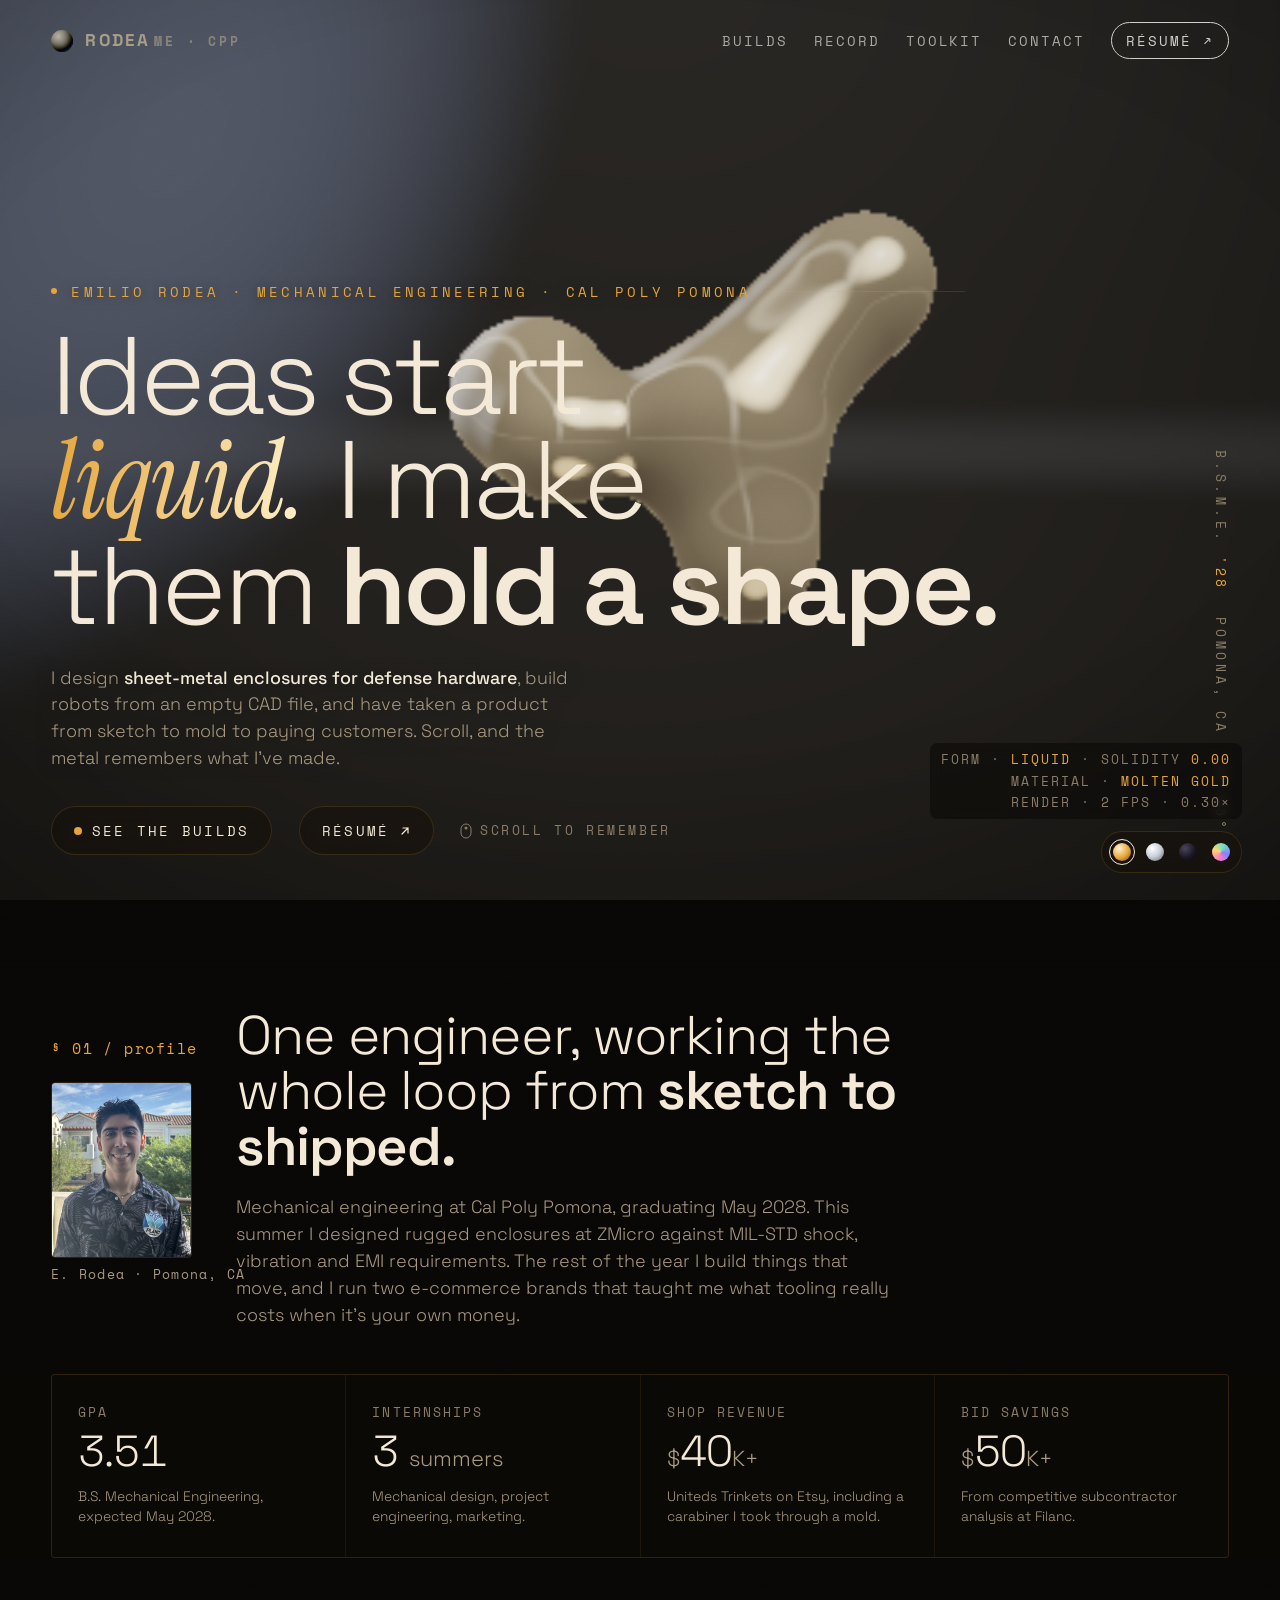
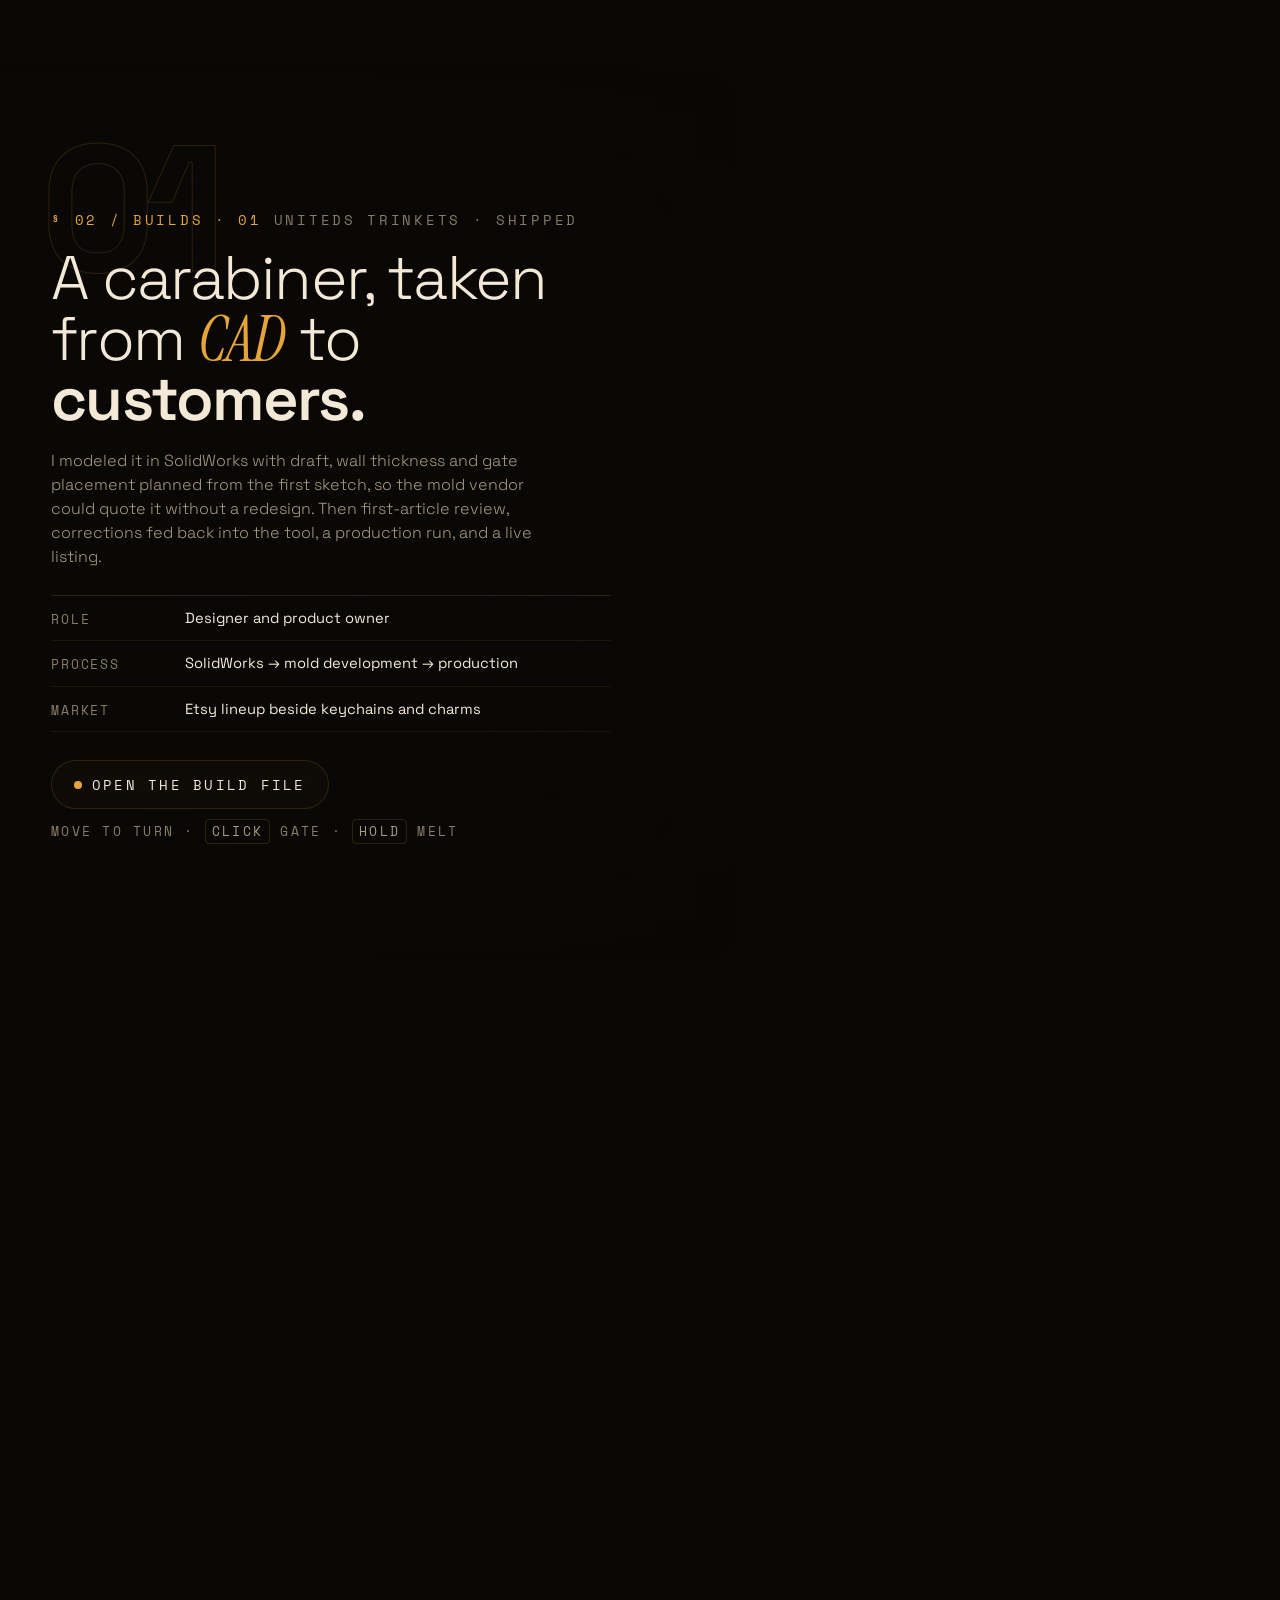
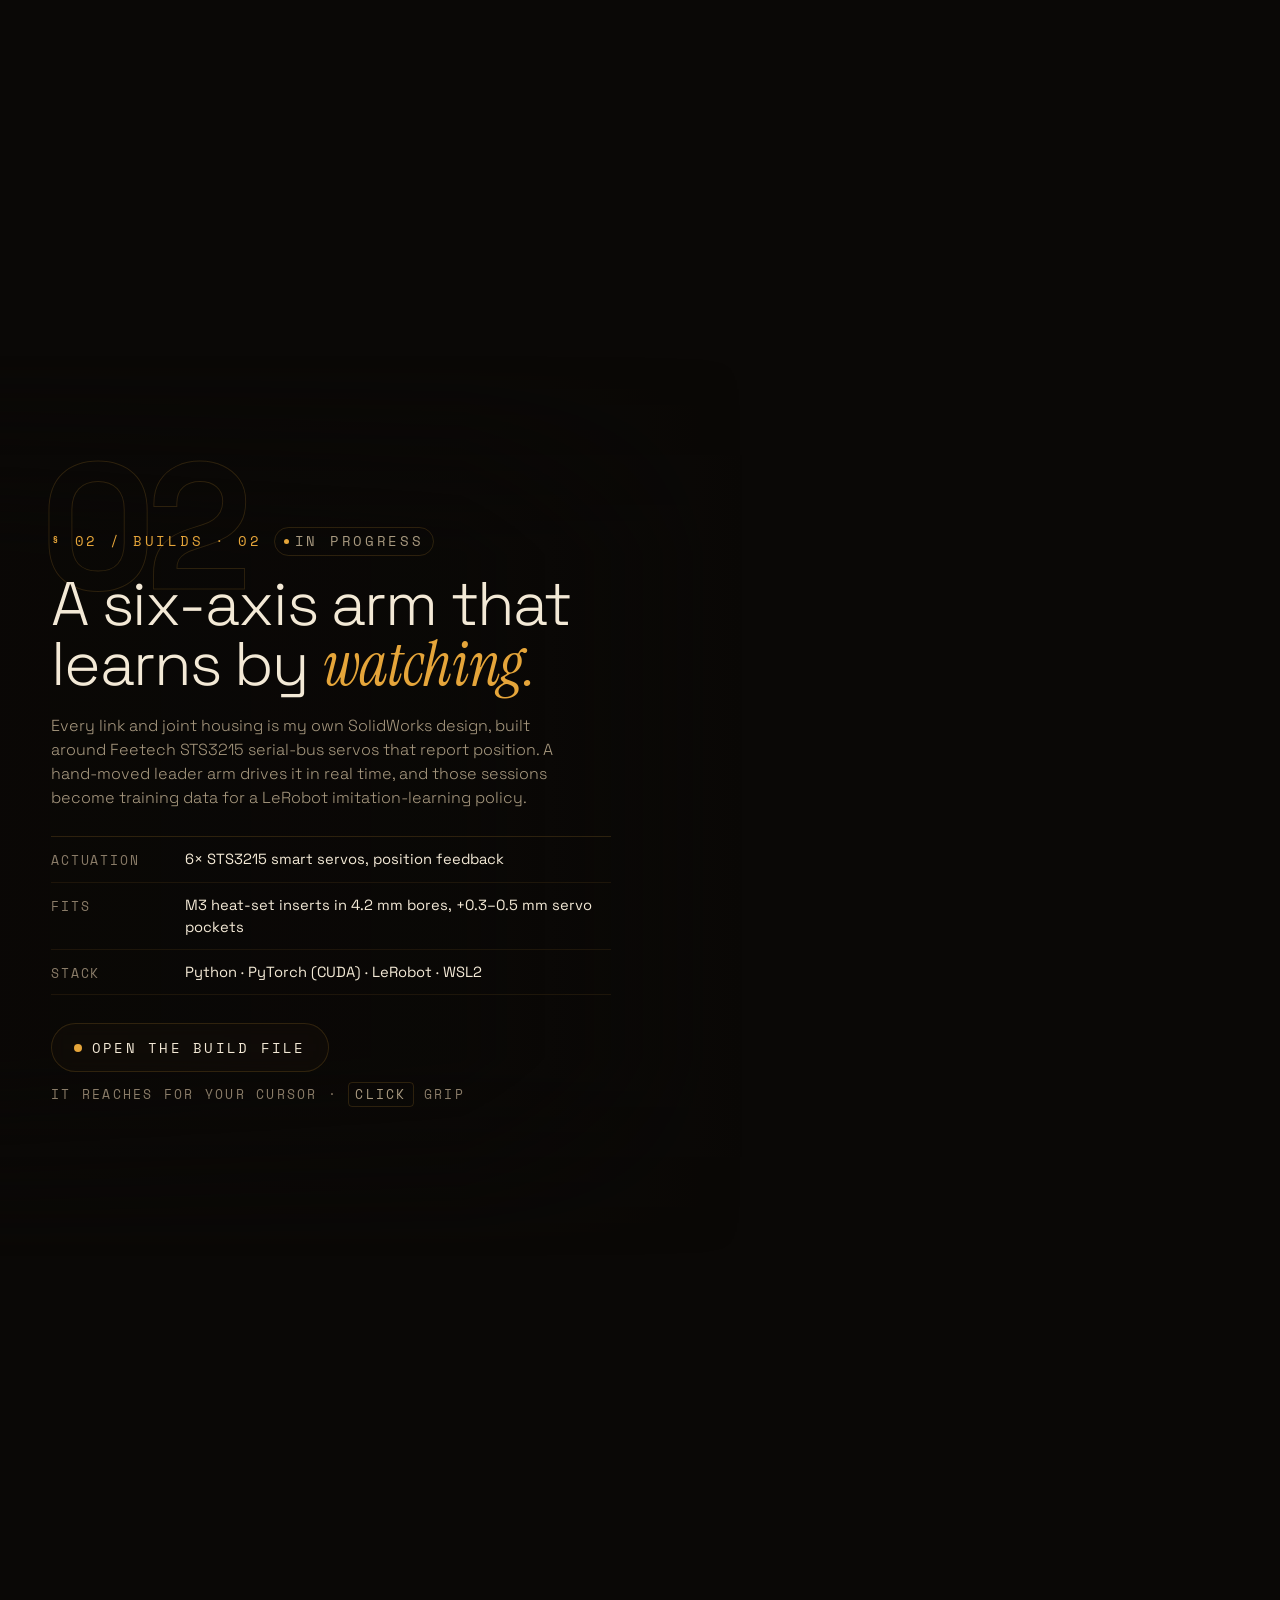
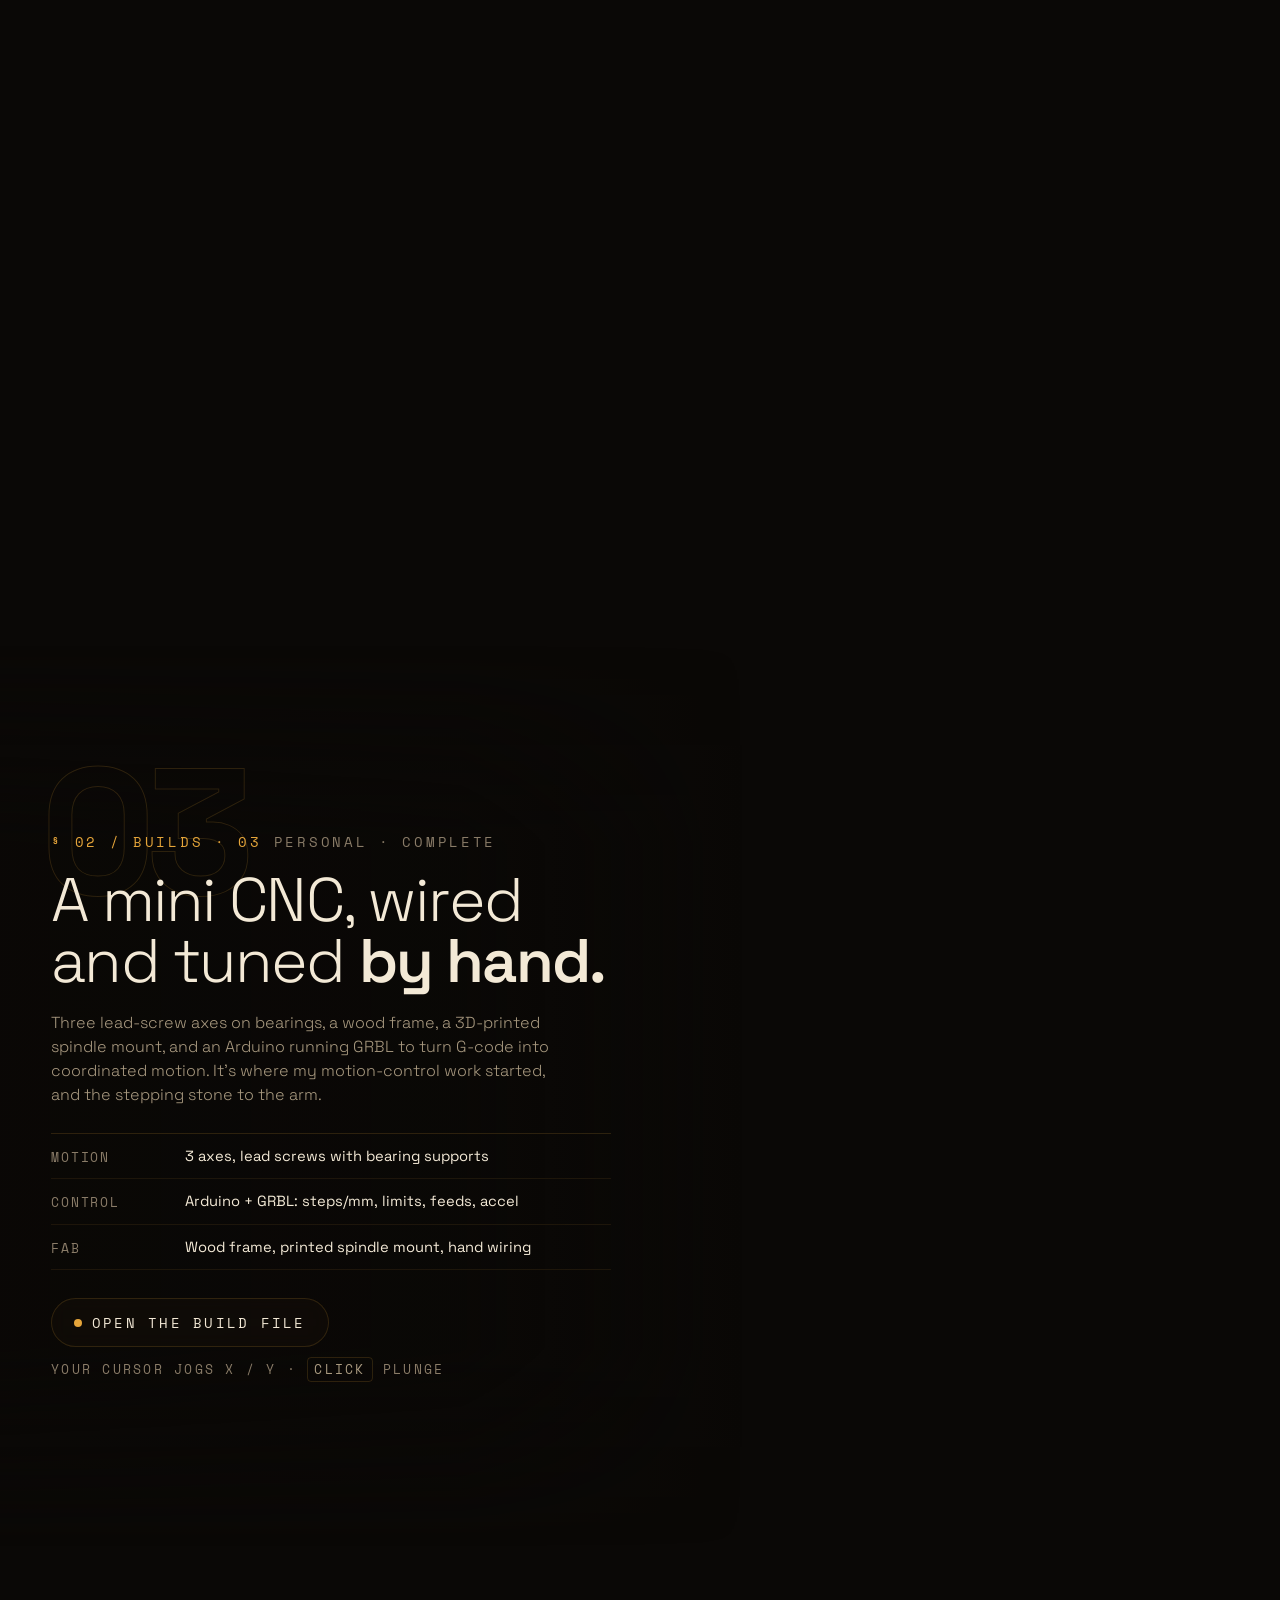
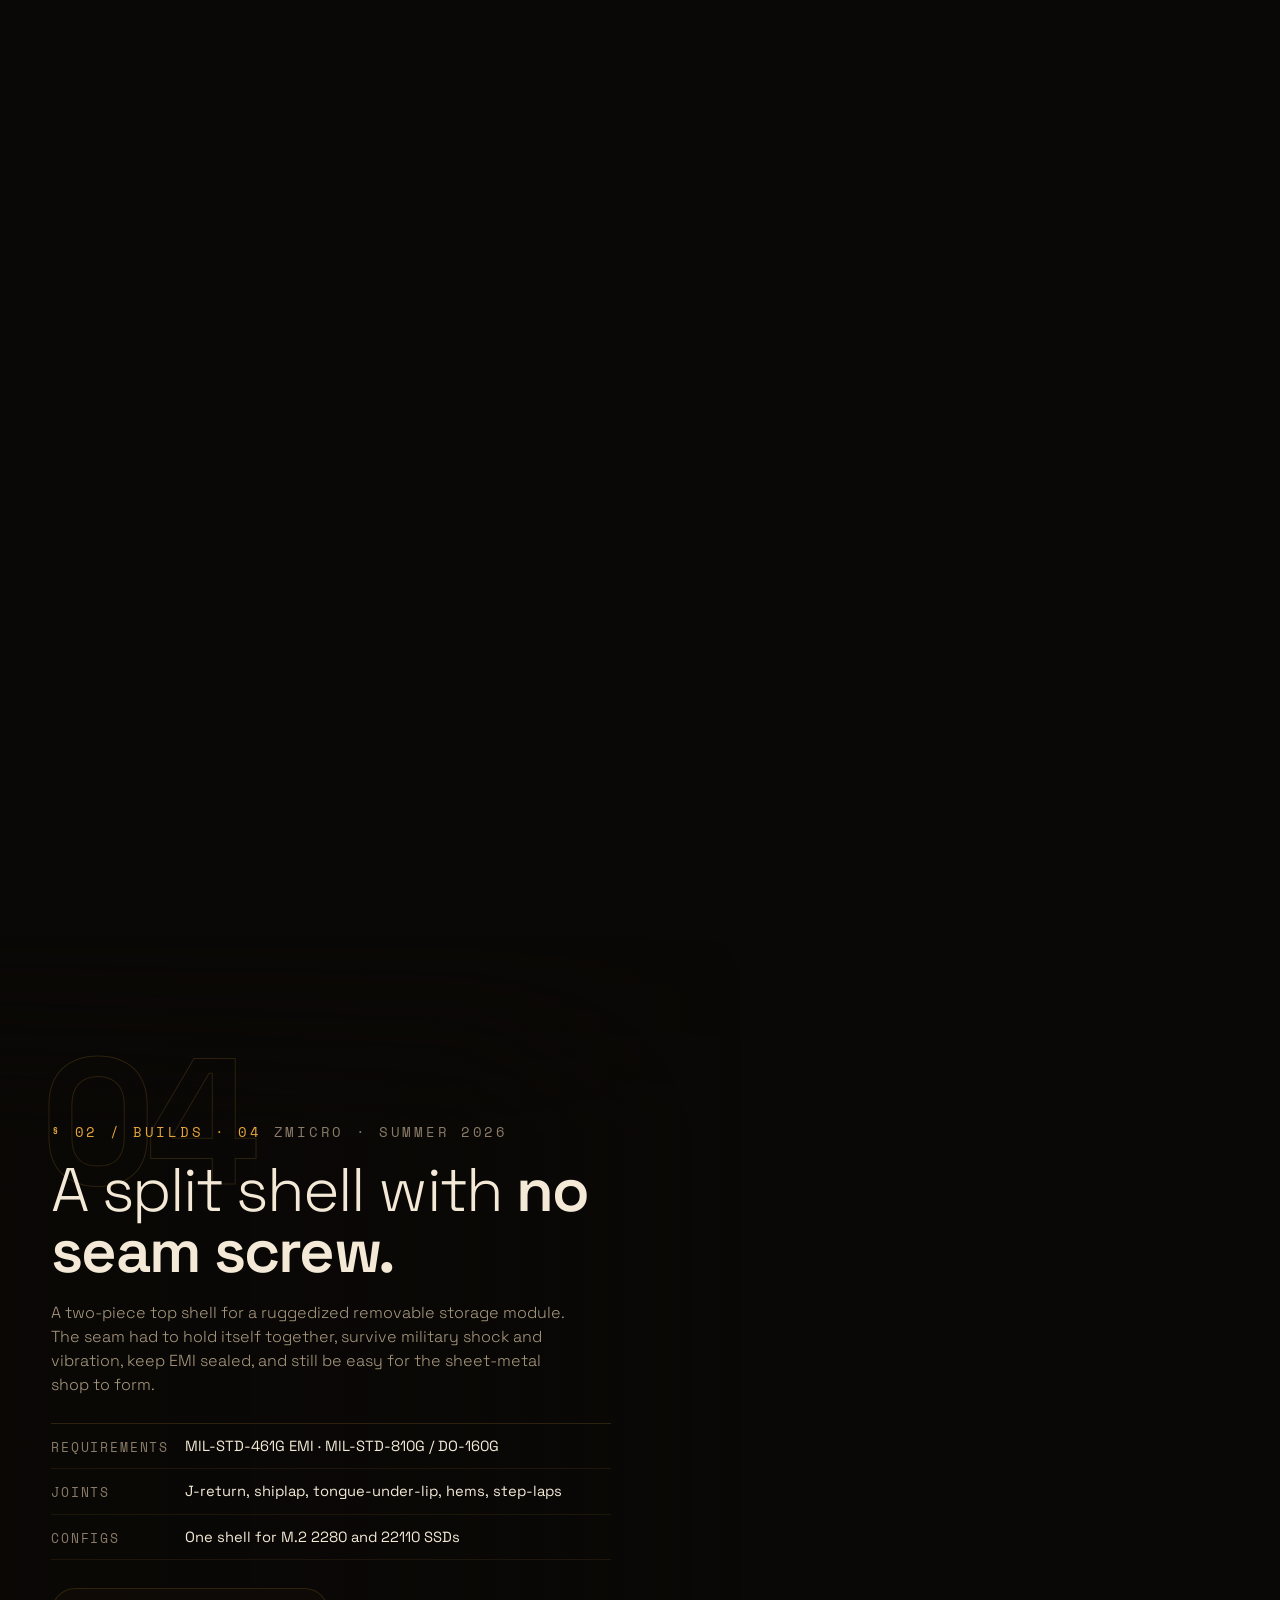
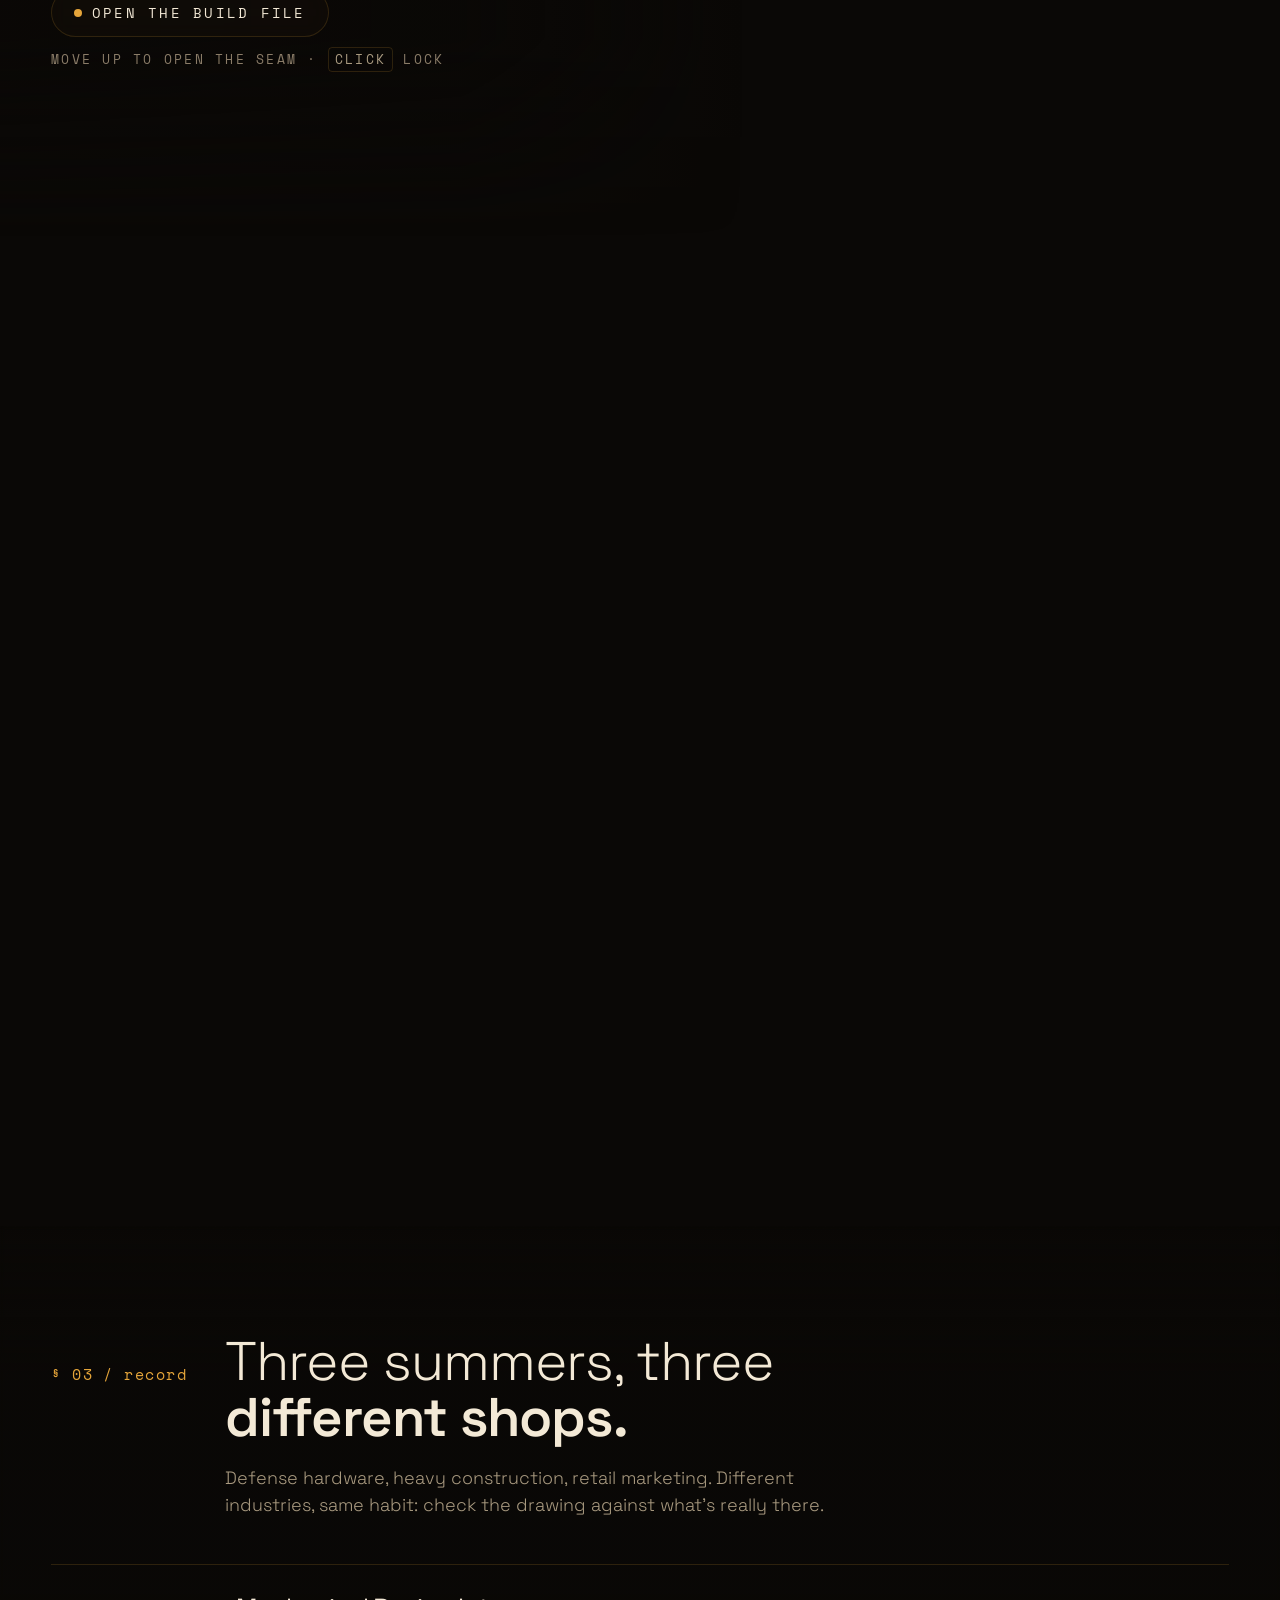
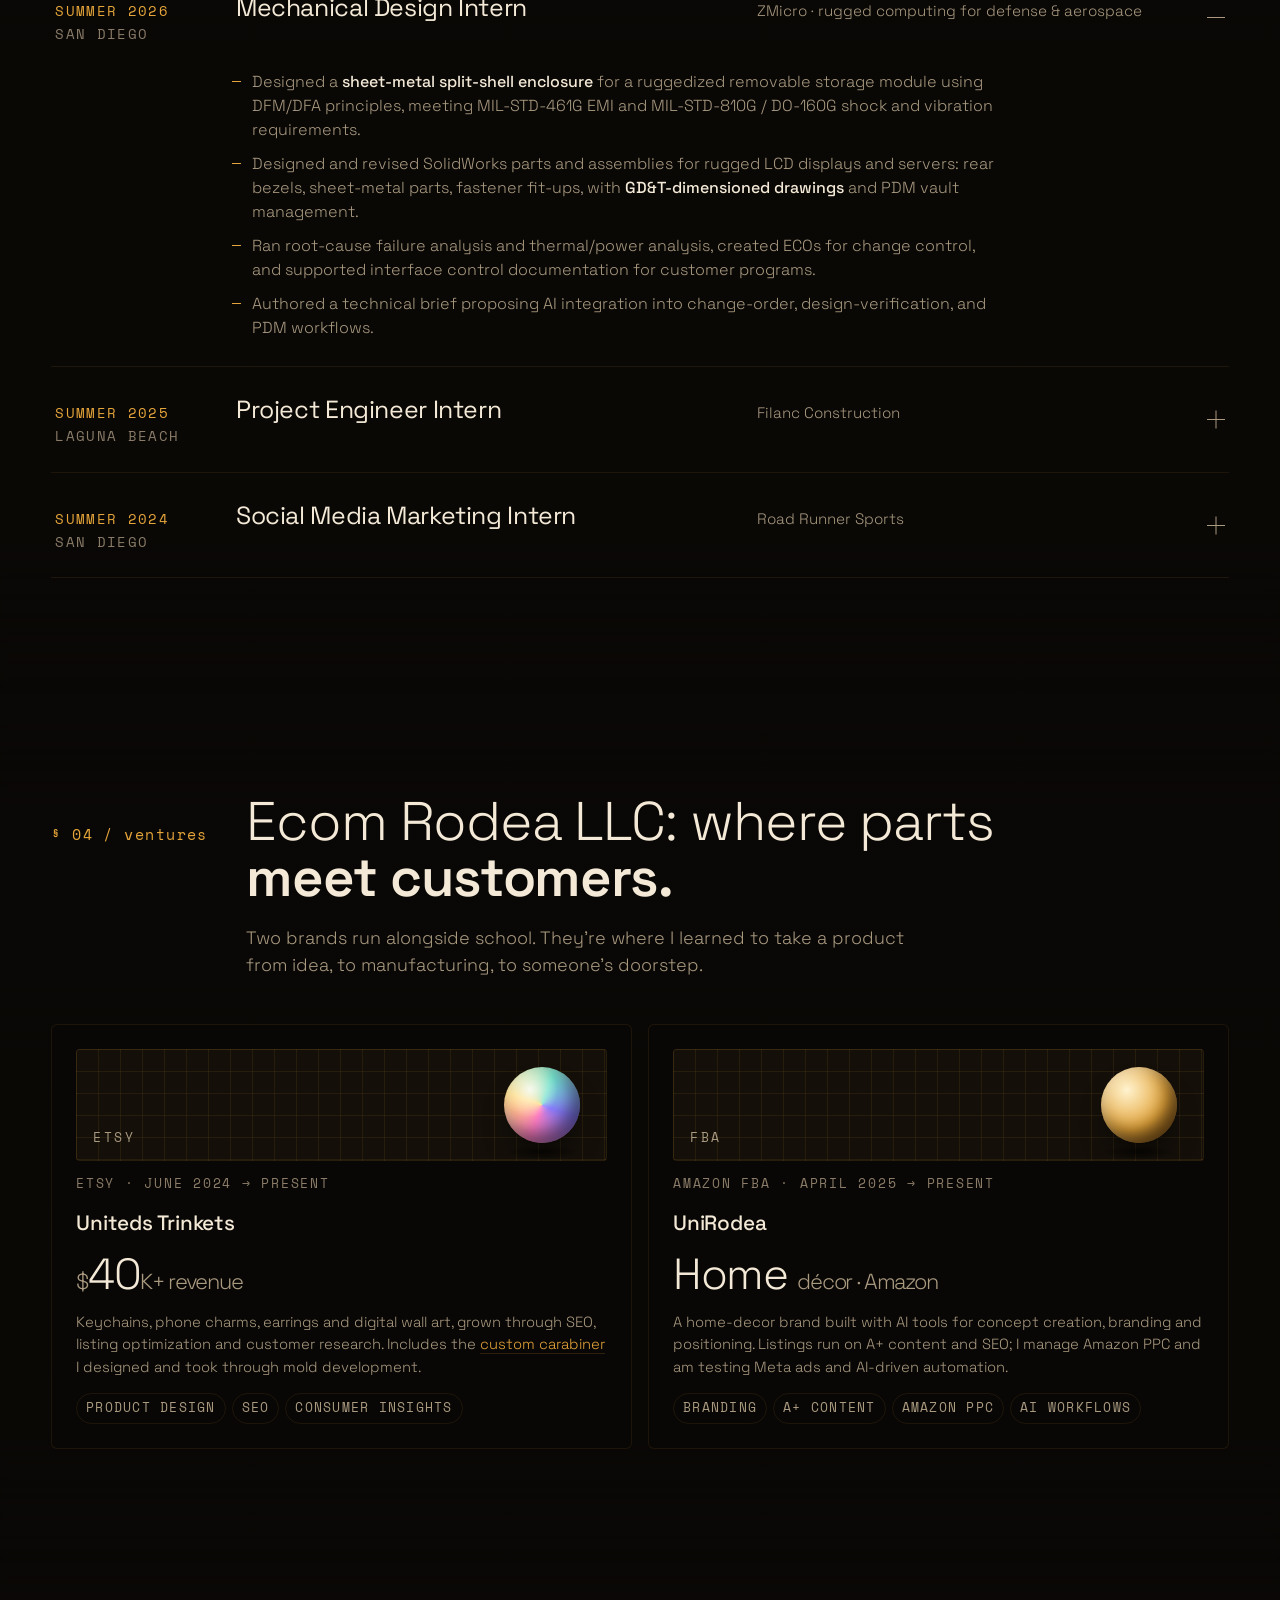
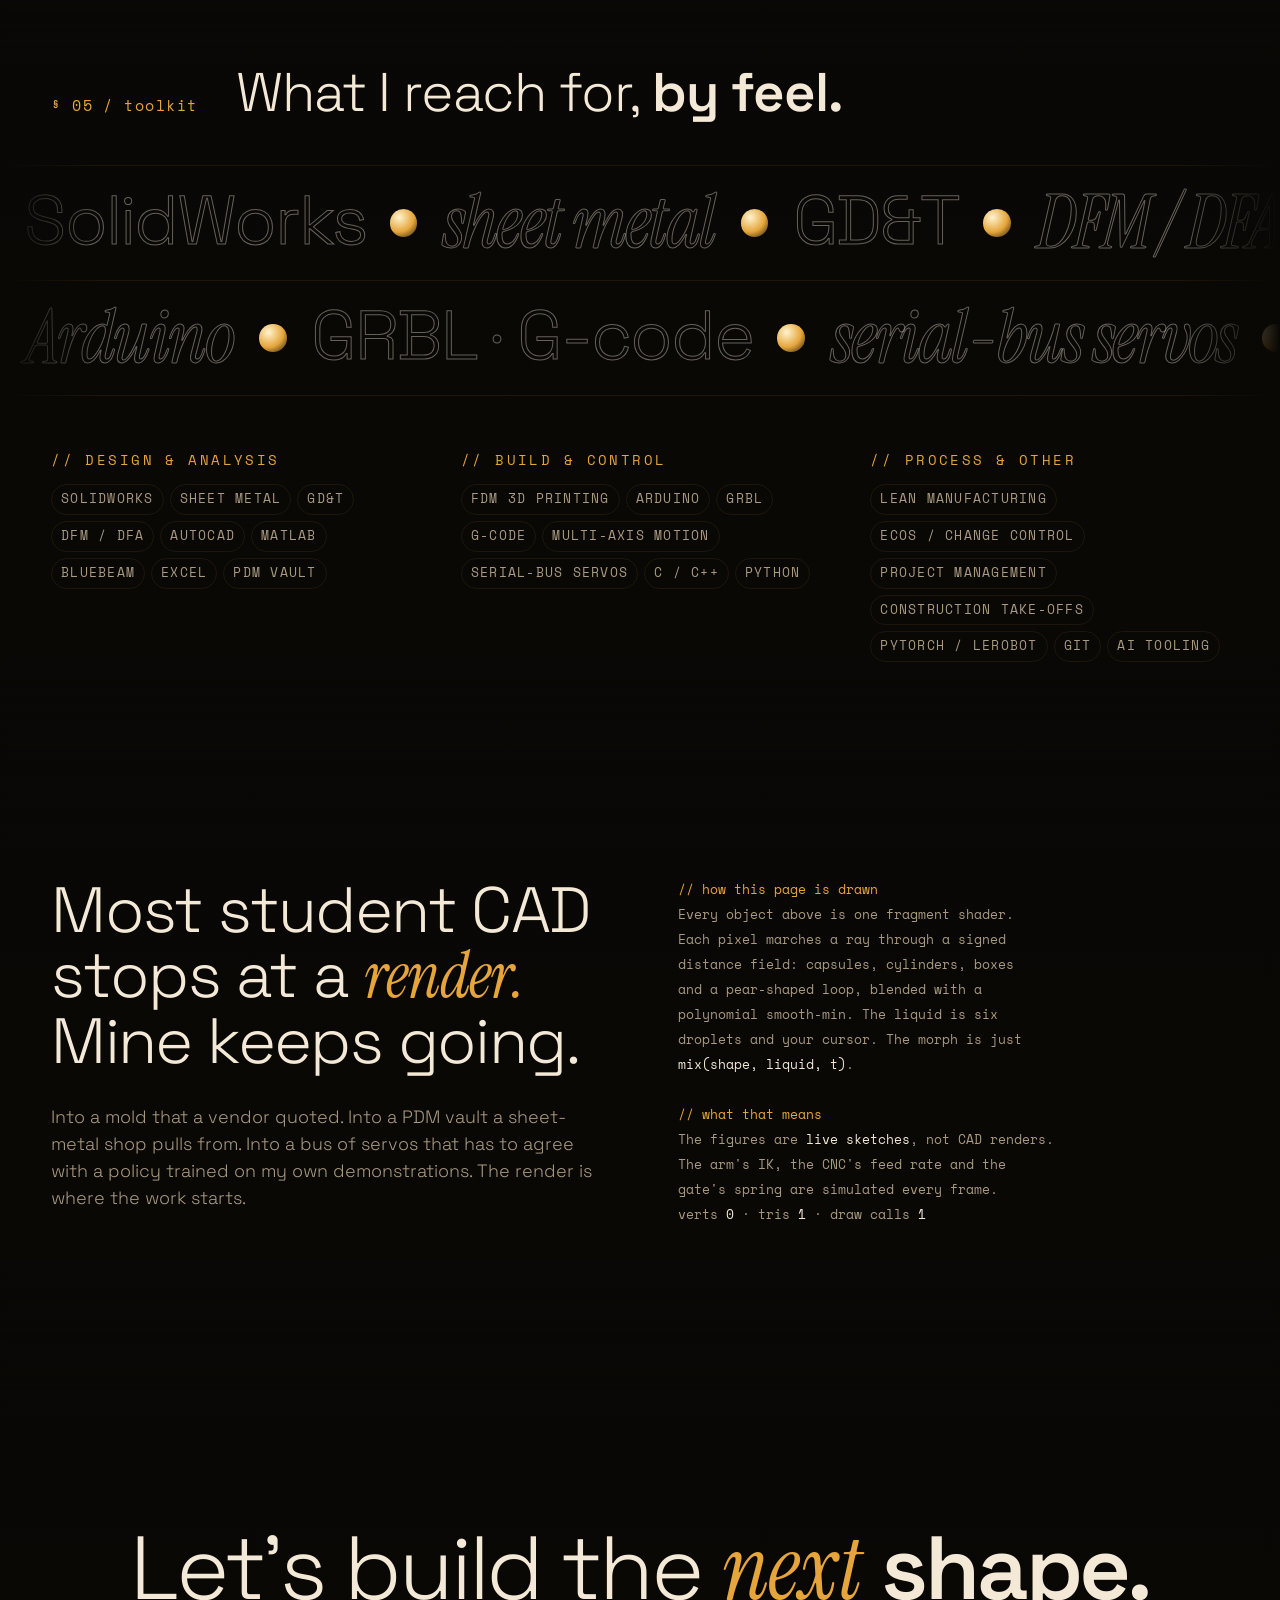
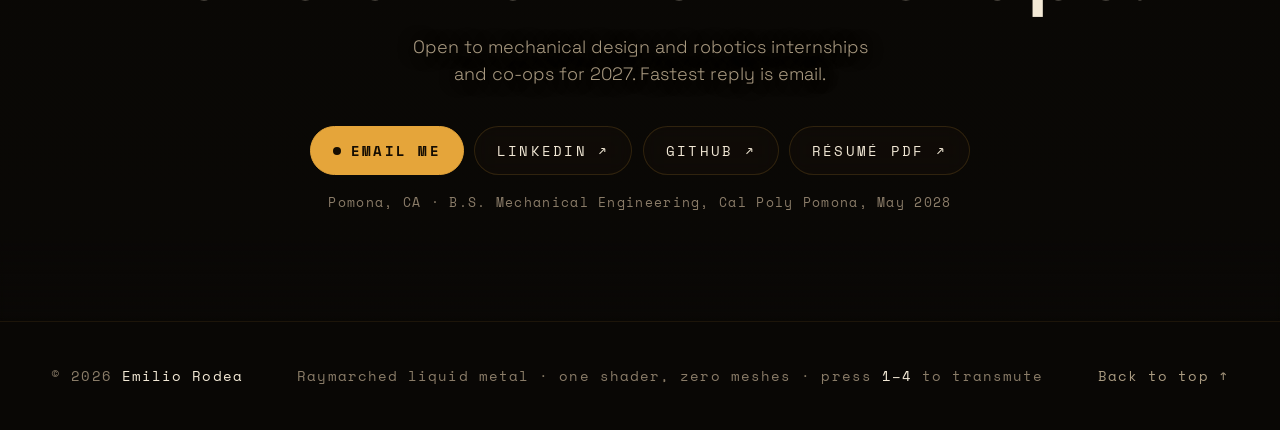
==== commit b5052496: "Add real build photos, videos, portrait; reshape arm and carabiner 3D models - Project pages: CAD re" ====
--- a/index.html
+++ b/index.html
@@ -113,7 +113,10 @@
   <!-- § 01 PROFILE -->
   <section class="panel plate" id="profile" data-form="0" data-align="center" data-mat="0">
     <div class="sec-head reveal">
-      <span class="sec-num">§ 01 / profile</span>
+      <div class="sec-side">
+        <span class="sec-num">§ 01 / profile</span>
+        <figure class="portrait"><img src="assets/img/about/portrait.jpg" alt="Emilio Rodea" width="480" height="600"><figcaption>E. Rodea · Pomona, CA</figcaption></figure>
+      </div>
       <div>
         <h2 class="sec-title">One engineer, working the whole loop from <b>sketch to shipped.</b></h2>
         <p class="sec-lead">Mechanical engineering at Cal Poly Pomona, graduating May 2028. This summer I designed rugged enclosures at ZMicro against MIL-STD shock, vibration and EMI requirements. The rest of the year I build things that move, and I run two e-commerce brands that taught me what tooling really costs when it's your own money.</p>
--- a/css/style.css
+++ b/css/style.css
@@ -76,7 +76,7 @@
 .loader.gone{opacity:0;visibility:hidden}
 .loader-n{font-weight:300;font-size:clamp(4rem,16vw,13rem);line-height:.8;letter-spacing:-.05em;font-variant-numeric:tabular-nums}
 .loader-n sup{font-family:var(--mono);font-size:.1em;letter-spacing:.1em;vertical-align:top;margin-left:.3em;color:var(--accent)}
-.loader-l{display:flex;justify-content:space-between;gap:20px;margin-top:22px;font-family:var(--mono);font-size:11px;letter-spacing:.2em;text-transform:uppercase;color:var(--ink-faint)}
+.loader-l{display:flex;justify-content:space-between;gap:20px;margin-top:22px;font-family:var(--mono);font-size:13.5px;letter-spacing:.2em;text-transform:uppercase;color:var(--ink-faint)}
 .loader-bar{height:1px;background:var(--line);margin-top:14px;position:relative;overflow:hidden}
 .loader-bar i{position:absolute;inset:0;background:var(--accent);transform-origin:left;transform:scaleX(var(--p,0))}
 
@@ -96,8 +96,8 @@
   background:radial-gradient(circle at 34% 30%,#fff,#bbb 40%,#444 100%);
   box-shadow:inset -2px -3px 5px rgba(0,0,0,.6),inset 2px 2px 4px rgba(255,255,255,.5)}
 .brand-word{font-size:17px;letter-spacing:.14em}
-.brand-tag{font-family:var(--mono);font-size:10.5px;letter-spacing:.22em;opacity:.7;text-transform:uppercase;margin-left:4px}
-.top nav{display:flex;gap:26px;align-items:center;font-family:var(--mono);font-size:11.5px;letter-spacing:.14em;text-transform:uppercase}
+.brand-tag{font-family:var(--mono);font-size:13px;letter-spacing:.22em;opacity:.7;text-transform:uppercase;margin-left:4px}
+.top nav{display:flex;gap:26px;align-items:center;font-family:var(--mono);font-size:14px;letter-spacing:.14em;text-transform:uppercase}
 .top nav a{opacity:.8;transition:opacity .3s;position:relative}
 .top nav a:hover,.top nav a[aria-current="true"]{opacity:1}
 .top nav a[aria-current="true"]::before{content:"";position:absolute;left:-11px;top:50%;width:4px;height:4px;margin-top:-2px;border-radius:50%;background:currentColor}
@@ -106,7 +106,7 @@
 
 /* ============ HERO ============ */
 .hero{min-height:100svh;display:flex;flex-direction:column;justify-content:flex-end;padding:0 var(--gut) clamp(34px,5vh,60px);position:relative}
-.eyebrow{display:flex;align-items:center;gap:14px;font-family:var(--mono);font-size:11.5px;letter-spacing:.24em;text-transform:uppercase;color:var(--accent);margin-bottom:22px;text-shadow:0 1px 12px rgba(0,0,0,.55)}
+.eyebrow{display:flex;align-items:center;gap:14px;font-family:var(--mono);font-size:14px;letter-spacing:.24em;text-transform:uppercase;color:var(--accent);margin-bottom:22px;text-shadow:0 1px 12px rgba(0,0,0,.55)}
 .eyebrow .dot{width:6px;height:6px;border-radius:50%;background:var(--accent);flex:none;animation:pulse 2.6s cubic-bezier(.4,0,.2,1) infinite}
 @keyframes pulse{0%{box-shadow:0 0 0 0 var(--accent)}70%{box-shadow:0 0 0 9px transparent}100%{box-shadow:0 0 0 0 transparent}}
 .eyebrow .rule{flex:1;height:1px;background:var(--line);max-width:200px}
@@ -126,7 +126,7 @@
 .hero-sub b{color:var(--ink);font-weight:500}
 .hero-foot{margin-top:34px;display:flex;flex-wrap:wrap;gap:14px 26px;align-items:center}
 .btn{display:inline-flex;align-items:center;gap:10px;padding:13px 22px;border:1px solid var(--line);border-radius:40px;
-  font-family:var(--mono);font-size:11.5px;letter-spacing:.16em;text-transform:uppercase;
+  font-family:var(--mono);font-size:14px;letter-spacing:.16em;text-transform:uppercase;
   background:var(--glass);backdrop-filter:blur(8px);-webkit-backdrop-filter:blur(8px);color:var(--ink);cursor:pointer;
   transition:border-color .4s,background .4s,color .4s;will-change:transform}
 .btn:hover{border-color:var(--accent)}
@@ -136,11 +136,11 @@
 .btn.solid .g{background:#150d02}
 .btn svg{transition:transform .35s var(--ease)}
 .btn:hover svg{transform:translate(2px,-2px)}
-.scrollcue{font-family:var(--mono);font-size:10.5px;letter-spacing:.2em;text-transform:uppercase;color:var(--ink-faint);display:flex;align-items:center;gap:8px}
+.scrollcue{font-family:var(--mono);font-size:13px;letter-spacing:.2em;text-transform:uppercase;color:var(--ink-faint);display:flex;align-items:center;gap:8px}
 .scrollcue svg{animation:bob 2.2s ease-in-out infinite}
 @keyframes bob{0%,100%{transform:translateY(0)}50%{transform:translateY(4px)}}
 .hero-meta{position:absolute;top:50%;right:var(--gut);transform:translateY(-50%);writing-mode:vertical-rl;
-  font-family:var(--mono);font-size:10px;letter-spacing:.3em;text-transform:uppercase;color:var(--ink-faint);display:flex;gap:26px}
+  font-family:var(--mono);font-size:12.5px;letter-spacing:.3em;text-transform:uppercase;color:var(--ink-faint);display:flex;gap:26px}
 .hero-meta b{color:var(--accent);font-weight:400}
 @media(max-width:900px){.hero-meta{display:none}}
 
@@ -149,7 +149,7 @@
   transition:opacity .5s ease,transform .5s var(--ease)}
 .hud.tucked{opacity:0;transform:translateY(14px)}
 .hud.tucked .mat-switch{pointer-events:none}
-.hud-read{transition:opacity .5s;font-family:var(--mono);font-size:10px;letter-spacing:.16em;text-transform:uppercase;color:var(--ink-faint);text-align:right;line-height:1.7;
+.hud-read{transition:opacity .5s;font-family:var(--mono);font-size:12.5px;letter-spacing:.16em;text-transform:uppercase;color:var(--ink-faint);text-align:right;line-height:1.7;
   padding:6px 11px;border-radius:8px;background:color-mix(in srgb,var(--bg) 55%,transparent);backdrop-filter:blur(6px);-webkit-backdrop-filter:blur(6px)}
 .hud-read b{color:var(--accent);font-weight:400}
 @media(max-width:1000px){.hud-read{display:none}}
@@ -172,7 +172,7 @@
 .rail{position:fixed;left:50%;bottom:26px;z-index:14;transform:translate(-50%,12px);display:flex;gap:6px;padding:6px;border:1px solid var(--line-soft);border-radius:40px;
   background:var(--glass);backdrop-filter:blur(10px);-webkit-backdrop-filter:blur(10px);opacity:0;pointer-events:none;transition:opacity .5s var(--ease-soft),transform .5s var(--ease)}
 .in-builds .rail{opacity:1;pointer-events:auto;transform:translate(-50%,0)}
-.rail a{position:relative;overflow:hidden;display:flex;gap:8px;align-items:center;padding:7px 13px;border-radius:30px;font-family:var(--mono);font-size:10px;letter-spacing:.14em;text-transform:uppercase;color:var(--ink-faint);transition:color .4s,background .4s}
+.rail a{position:relative;overflow:hidden;display:flex;gap:8px;align-items:center;padding:7px 13px;border-radius:30px;font-family:var(--mono);font-size:12.5px;letter-spacing:.14em;text-transform:uppercase;color:var(--ink-faint);transition:color .4s,background .4s}
 .rail a b{font-weight:400;color:var(--ink-faint)}
 .rail a:hover{color:var(--ink)}
 .rail a[aria-current="step"]{color:var(--ink);background:color-mix(in srgb,var(--bg-soft) 80%,transparent)}
@@ -183,7 +183,7 @@
 
 /* ============ VIEWFINDER (CAD-style annotation around the formed object) ============ */
 .finder{position:fixed;left:0;top:0;z-index:3;pointer-events:none;width:300px;height:300px;opacity:0;
-  transition:opacity .6s var(--ease-soft);font-family:var(--mono);font-size:10px;letter-spacing:.16em;text-transform:uppercase;color:var(--ink-dim);will-change:transform}
+  transition:opacity .6s var(--ease-soft);font-family:var(--mono);font-size:12.5px;letter-spacing:.16em;text-transform:uppercase;color:var(--ink-dim);will-change:transform}
 .finder.on{opacity:1}
 .finder .c{position:absolute;width:18px;height:18px;border:1px solid var(--accent);opacity:.8}
 .finder .tl{left:0;top:0;border-right:0;border-bottom:0}
@@ -214,7 +214,7 @@
 .wellcursor.press{width:14px;height:14px;margin:-7px 0 0 -7px}
 .wellcursor.near{width:58px;height:58px;margin:-29px 0 0 -29px}
 .wellcursor.link{width:10px;height:10px;margin:-5px 0 0 -5px;background:var(--accent)}
-.cur-label{position:fixed;top:0;left:0;z-index:60;pointer-events:none;font-family:var(--mono);font-size:9.5px;letter-spacing:.2em;text-transform:uppercase;
+.cur-label{position:fixed;top:0;left:0;z-index:60;pointer-events:none;font-family:var(--mono);font-size:12px;letter-spacing:.2em;text-transform:uppercase;
   color:var(--accent-2);white-space:nowrap;opacity:0;transition:opacity .3s;padding:4px 8px;border-radius:20px;background:color-mix(in srgb,var(--bg) 70%,transparent)}
 .cur-label.on{opacity:1}
 .hold-ring{position:fixed;top:0;left:0;z-index:61;pointer-events:none;width:74px;height:74px;margin:-37px 0 0 -37px;opacity:0;transition:opacity .25s}
@@ -233,7 +233,12 @@
 .plate-solid{background:color-mix(in srgb,var(--bg) 93%,transparent)}
 .sec-head{display:grid;grid-template-columns:minmax(120px,auto) 1fr;gap:clamp(16px,3vw,44px);align-items:baseline;margin-bottom:clamp(34px,5vh,64px)}
 @media(max-width:640px){.sec-head{grid-template-columns:1fr;gap:12px}}
-.sec-num{font-family:var(--mono);font-size:12px;letter-spacing:.1em;color:var(--accent);white-space:nowrap}
+.sec-num{font-family:var(--mono);font-size:14.5px;letter-spacing:.1em;color:var(--accent);white-space:nowrap}
+.sec-side{display:flex;flex-direction:column;gap:22px}
+.portrait{margin:0;width:clamp(120px,11vw,168px)}
+.portrait img{width:100%;height:auto;aspect-ratio:4/5;object-fit:cover;border:1px solid var(--line);border-radius:4px;filter:saturate(.85)}
+.portrait figcaption{margin-top:8px;font-family:var(--mono);font-size:12.5px;letter-spacing:.1em;color:var(--ink-dim);white-space:nowrap}
+@media(max-width:640px){.sec-side{flex-direction:row;align-items:flex-end;justify-content:space-between}.portrait{width:96px}}
 .sec-title{font-weight:300;font-size:clamp(1.9rem,4.6vw,3.4rem);line-height:1.02;letter-spacing:-.02em;max-width:22ch}
 .sec-title b{font-weight:600}
 .sec-title em.s{color:var(--accent)}
@@ -243,7 +248,7 @@
 .props{display:grid;grid-template-columns:repeat(auto-fit,minmax(200px,1fr));gap:1px;background:var(--line-soft);border:1px solid var(--line-soft);border-radius:4px;overflow:hidden}
 .prop{background:color-mix(in srgb,var(--bg) 92%,transparent);padding:28px 26px 30px;display:flex;flex-direction:column;gap:8px;transition:background .5s}
 .prop:hover{background:color-mix(in srgb,var(--bg-soft) 88%,transparent)}
-.prop .k{font-family:var(--mono);font-size:10.5px;letter-spacing:.16em;text-transform:uppercase;color:var(--ink-faint)}
+.prop .k{font-family:var(--mono);font-size:13px;letter-spacing:.16em;text-transform:uppercase;color:var(--ink-faint)}
 .prop .v{font-size:clamp(1.9rem,3.4vw,2.9rem);font-weight:300;letter-spacing:-.02em;line-height:1;font-variant-numeric:tabular-nums}
 .prop .v em{font-style:normal;font-size:.5em;color:var(--ink-dim);letter-spacing:0}
 .prop .d{font-size:.86rem;color:var(--ink-dim);font-weight:300;margin-top:4px}
@@ -253,10 +258,10 @@
 .spec-row{display:grid;grid-template-columns:48px 1.1fr 2fr auto;gap:clamp(12px,2.4vw,38px);align-items:baseline;padding:20px 4px;border-bottom:1px solid var(--line-soft);
   transition:background .4s,padding-left .4s var(--ease)}
 .spec-row:hover{background:color-mix(in srgb,var(--bg-soft) 60%,transparent);padding-left:14px}
-.spec-row .idx{font-family:var(--mono);font-size:11px;color:var(--accent)}
+.spec-row .idx{font-family:var(--mono);font-size:13.5px;color:var(--accent)}
 .spec-row .name{font-size:clamp(1.02rem,1.6vw,1.3rem);font-weight:400;letter-spacing:-.01em}
 .spec-row .desc{color:var(--ink-dim);font-size:.94rem;font-weight:300}
-.spec-row .stat{font-family:var(--mono);font-size:11px;color:var(--ink-dim);white-space:nowrap;text-align:right}
+.spec-row .stat{font-family:var(--mono);font-size:13.5px;color:var(--ink-dim);white-space:nowrap;text-align:right}
 .spec-row .stat b{color:var(--accent);font-weight:400}
 @media(max-width:680px){
   .spec-row{grid-template-columns:34px 1fr;gap:6px 14px}
@@ -273,7 +278,7 @@
 .copy{max-width:min(560px,44vw);position:relative}
 .ch-no{position:absolute;left:-.06em;top:-.5em;z-index:-1;font-weight:700;font-size:clamp(7rem,min(14vw,22vh),13rem);line-height:1;letter-spacing:-.06em;
   color:transparent;-webkit-text-stroke:1px var(--line);pointer-events:none;user-select:none}
-.ch-kicker{font-family:var(--mono);font-size:11px;letter-spacing:.2em;text-transform:uppercase;color:var(--accent);display:flex;gap:12px;align-items:center;flex-wrap:wrap}
+.ch-kicker{font-family:var(--mono);font-size:13.5px;letter-spacing:.2em;text-transform:uppercase;color:var(--accent);display:flex;gap:12px;align-items:center;flex-wrap:wrap}
 .ch-kicker .st{color:var(--ink-faint)}
 .ch-kicker .live{display:inline-flex;align-items:center;gap:6px;padding:3px 9px;border:1px solid var(--line);border-radius:20px;color:var(--ink-dim)}
 .ch-kicker .live i{width:5px;height:5px;border-radius:50%;background:var(--accent);animation:pulse 2.6s infinite}
@@ -283,10 +288,10 @@
 .ch-lede{margin-top:20px;color:var(--ink-dim);font-weight:300;font-size:clamp(.98rem,1.25vw,1.08rem);max-width:52ch}
 .mini{margin-top:26px;border-top:1px solid var(--line)}
 .mini div{display:grid;grid-template-columns:118px 1fr;gap:16px;padding:11px 0;border-bottom:1px solid var(--line-soft);font-size:.92rem}
-.mini dt{font-family:var(--mono);font-size:10.5px;letter-spacing:.14em;text-transform:uppercase;color:var(--ink-faint);padding-top:3px}
+.mini dt{font-family:var(--mono);font-size:13px;letter-spacing:.14em;text-transform:uppercase;color:var(--ink-faint);padding-top:3px}
 .mini dd{color:var(--ink)}
 .ch-foot{margin-top:28px;display:flex;flex-wrap:wrap;gap:14px 22px;align-items:center}
-.hint{display:inline-flex;align-items:center;gap:8px;font-family:var(--mono);font-size:10px;letter-spacing:.18em;text-transform:uppercase;color:var(--ink-faint)}
+.hint{display:inline-flex;align-items:center;gap:8px;font-family:var(--mono);font-size:12.5px;letter-spacing:.18em;text-transform:uppercase;color:var(--ink-faint)}
 .hint kbd{font-family:inherit;border:1px solid var(--line);border-radius:4px;padding:2px 6px;color:var(--ink-dim)}
 @media(hover:none),(pointer:coarse){.hint .ptr{display:none}}
 @media(max-width:1100px) and (min-width:821px){.copy{max-width:50vw}}
@@ -308,7 +313,7 @@
   transition:background .4s,padding-left .4s var(--ease)}
 .rec summary::-webkit-details-marker{display:none}
 .rec summary:hover{background:color-mix(in srgb,var(--bg-soft) 60%,transparent);padding-left:14px}
-.rec .when{font-family:var(--mono);font-size:11px;letter-spacing:.1em;color:var(--accent);text-transform:uppercase;line-height:1.7}
+.rec .when{font-family:var(--mono);font-size:13.5px;letter-spacing:.1em;color:var(--accent);text-transform:uppercase;line-height:1.7}
 .rec .when i{display:block;font-style:normal;color:var(--ink-faint)}
 .rec .role{font-size:clamp(1.1rem,2vw,1.55rem);font-weight:400;letter-spacing:-.015em}
 .rec .org{color:var(--ink-dim);font-weight:300;font-size:.95rem}
@@ -338,9 +343,9 @@
   box-shadow:inset -8px -10px 18px rgba(0,0,0,.55),inset 4px 4px 10px rgba(255,255,255,.25),0 18px 30px -12px rgba(0,0,0,.7);transition:transform .8s var(--ease)}
 .card .swatch::after{content:"";position:absolute;right:26px;top:50%;width:76px;height:14px;margin-top:40px;border-radius:50%;background:radial-gradient(closest-side,rgba(0,0,0,.55),transparent)}
 a.card:hover .swatch::before,.card.lift:hover .swatch::before{transform:translateY(-6px) scale(1.04)}
-.card .swatch b{position:absolute;left:16px;bottom:12px;font-family:var(--mono);font-size:10px;letter-spacing:.2em;color:var(--ink-dim);font-weight:400;z-index:1}
+.card .swatch b{position:absolute;left:16px;bottom:12px;font-family:var(--mono);font-size:12.5px;letter-spacing:.2em;color:var(--ink-dim);font-weight:400;z-index:1}
 .card h3{font-size:1.3rem;font-weight:500;letter-spacing:-.01em}
-.card .tag{font-family:var(--mono);font-size:10px;letter-spacing:.14em;text-transform:uppercase;color:var(--ink-faint)}
+.card .tag{font-family:var(--mono);font-size:12.5px;letter-spacing:.14em;text-transform:uppercase;color:var(--ink-faint)}
 .card p{font-size:.92rem;color:var(--ink-dim);font-weight:300;line-height:1.55}
 .card p a{color:var(--accent);border-bottom:1px solid var(--line)}
 .card .big{font-size:clamp(2rem,3.4vw,2.8rem);font-weight:300;letter-spacing:-.03em;line-height:1}
@@ -348,7 +353,7 @@
 .card .arrow{position:absolute;right:22px;top:22px;transition:transform .4s var(--ease)}
 a.card:hover .arrow{transform:translate(3px,-3px)}
 .chips{display:flex;flex-wrap:wrap;gap:6px;list-style:none}
-.chips li{font-family:var(--mono);font-size:10px;letter-spacing:.1em;text-transform:uppercase;padding:5px 9px;border:1px solid var(--line-soft);border-radius:20px;color:var(--ink-dim)}
+.chips li{font-family:var(--mono);font-size:12.5px;letter-spacing:.1em;text-transform:uppercase;padding:5px 9px;border:1px solid var(--line-soft);border-radius:20px;color:var(--ink-dim)}
 
 /* ============ MARQUEE (toolkit) ============ */
 .marquee{overflow:hidden;border-top:1px solid var(--line-soft);border-bottom:1px solid var(--line-soft);padding:18px 0;
@@ -364,7 +369,7 @@
 .mq-track i{align-self:center;width:.4em;height:.4em;border-radius:50%;background:radial-gradient(circle at 34% 30%,var(--accent-2),var(--accent) 55%,var(--edge));font-size:clamp(2rem,5.4vw,4.6rem);flex:none}
 @keyframes mq{to{transform:translateX(-50%)}}
 .kit{display:grid;grid-template-columns:repeat(auto-fit,minmax(min(100%,260px),1fr));gap:clamp(24px,4vw,56px);margin-top:clamp(40px,6vh,70px)}
-.kit h3{font-family:var(--mono);font-size:11px;letter-spacing:.18em;text-transform:uppercase;color:var(--accent);font-weight:400;margin-bottom:14px}
+.kit h3{font-family:var(--mono);font-size:13.5px;letter-spacing:.18em;text-transform:uppercase;color:var(--accent);font-weight:400;margin-bottom:14px}
 
 /* ============ MANIFESTO ============ */
 .two{display:grid;grid-template-columns:1fr 1fr;gap:clamp(30px,6vw,90px)}
@@ -383,12 +388,12 @@
 .cta h2 em.s{color:var(--accent)}
 .cta .hero-sub{margin:22px auto 0;max-width:44ch;text-align:center}
 .cta-row{margin-top:38px;display:flex;flex-wrap:wrap;gap:10px;justify-content:center}
-.fine{margin-top:18px;font-family:var(--mono);font-size:10.5px;letter-spacing:.1em;color:var(--ink-faint)}
+.fine{margin-top:18px;font-family:var(--mono);font-size:13px;letter-spacing:.1em;color:var(--ink-faint)}
 
 /* ============ FOOTER ============ */
 footer{position:relative;z-index:2;border-top:1px solid var(--line-soft);background:color-mix(in srgb,var(--bg) 92%,transparent);
   padding:44px var(--gut);display:flex;flex-wrap:wrap;gap:20px 40px;align-items:center;justify-content:space-between;
-  font-family:var(--mono);font-size:11px;letter-spacing:.08em;color:var(--ink-faint)}
+  font-family:var(--mono);font-size:13.5px;letter-spacing:.08em;color:var(--ink-faint)}
 footer a{color:var(--ink-dim);transition:color .3s}
 footer a:hover{color:var(--accent)}
 footer b{color:var(--ink);font-weight:400}
@@ -398,7 +403,7 @@
 .phero::before{content:"";position:absolute;inset:0;z-index:-1;pointer-events:none;
   background:linear-gradient(90deg,color-mix(in srgb,var(--bg) 88%,transparent) 0%,color-mix(in srgb,var(--bg) 60%,transparent) 38%,transparent 60%)}
 .phero .copy{max-width:min(620px,48vw)}
-.back{display:inline-flex;align-items:center;gap:8px;font-family:var(--mono);font-size:11px;letter-spacing:.16em;text-transform:uppercase;color:var(--ink-dim);margin-bottom:34px;transition:color .3s,gap .3s var(--ease)}
+.back{display:inline-flex;align-items:center;gap:8px;font-family:var(--mono);font-size:13.5px;letter-spacing:.16em;text-transform:uppercase;color:var(--ink-dim);margin-bottom:34px;transition:color .3s,gap .3s var(--ease)}
 .back:hover{color:var(--accent);gap:12px}
 .phero h1{font-weight:300;font-size:clamp(2.6rem,5.6vw,5rem);line-height:.98;letter-spacing:-.035em}
 .phero h1 b{font-weight:600}
@@ -425,7 +430,7 @@
 
 .kv{border-top:1px solid var(--line);width:100%;border-collapse:collapse}
 .kv tr{border-bottom:1px solid var(--line-soft)}
-.kv th{font-family:var(--mono);font-size:10.5px;letter-spacing:.14em;text-transform:uppercase;color:var(--ink-faint);font-weight:400;text-align:left;padding:14px 18px 14px 0;vertical-align:top;width:34%}
+.kv th{font-family:var(--mono);font-size:13px;letter-spacing:.14em;text-transform:uppercase;color:var(--ink-faint);font-weight:400;text-align:left;padding:14px 18px 14px 0;vertical-align:top;width:34%}
 .kv td{padding:12px 0;color:var(--ink);font-weight:300;font-size:.96rem}
 
 .callout{border:1px solid var(--line);border-left:2px solid var(--accent);border-radius:4px;padding:18px 20px;background:color-mix(in srgb,var(--bg-soft) 70%,transparent);color:var(--ink-dim);font-weight:300;margin-top:24px}
@@ -434,26 +439,28 @@
 /* image plates — drawing-sheet frame; shows a "plate pending" sheet until the photo exists */
 .fig{margin:0 0 22px}
 .fig .frame{position:relative;border:1px solid var(--line);border-radius:4px;overflow:hidden;background:var(--bg-soft);aspect-ratio:var(--ar,4/3)}
-.fig .frame img{width:100%;height:100%;object-fit:cover}
+.fig .frame img,.fig .frame video{width:100%;height:100%;object-fit:cover;display:block}
 .fig figcaption{display:flex;gap:12px;margin-top:10px;font-size:.84rem;color:var(--ink-dim);font-weight:300}
-.fig figcaption b{font-family:var(--mono);font-size:10px;letter-spacing:.14em;color:var(--accent);font-weight:400;padding-top:3px;white-space:nowrap}
+.fig figcaption b{font-family:var(--mono);font-size:12.5px;letter-spacing:.14em;color:var(--accent);font-weight:400;padding-top:3px;white-space:nowrap}
 .pending{position:absolute;inset:0;display:flex;flex-direction:column;justify-content:space-between;padding:16px;
   background-image:linear-gradient(var(--line-soft) 1px,transparent 1px),linear-gradient(90deg,var(--line-soft) 1px,transparent 1px);background-size:24px 24px;background-position:-1px -1px}
 .pending::before,.pending::after{content:"";position:absolute;left:50%;top:50%;background:var(--line)}
 .pending::before{width:1px;height:40%;transform:translate(-50%,-50%)}
 .pending::after{height:1px;width:26%;transform:translate(-50%,-50%)}
-.pending .p-top{display:flex;justify-content:space-between;font-family:var(--mono);font-size:9.5px;letter-spacing:.18em;text-transform:uppercase;color:var(--accent)}
-.pending .p-block{align-self:flex-end;border:1px solid var(--line);background:color-mix(in srgb,var(--bg) 80%,transparent);font-family:var(--mono);font-size:9.5px;letter-spacing:.08em;color:var(--ink-dim);max-width:88%;position:relative;z-index:1}
+.pending .p-top{display:flex;justify-content:space-between;font-family:var(--mono);font-size:12px;letter-spacing:.18em;text-transform:uppercase;color:var(--accent)}
+.pending .p-block{align-self:flex-end;border:1px solid var(--line);background:color-mix(in srgb,var(--bg) 80%,transparent);font-family:var(--mono);font-size:12px;letter-spacing:.08em;color:var(--ink-dim);max-width:88%;position:relative;z-index:1}
 .pending .p-block div{padding:6px 10px;border-bottom:1px solid var(--line-soft)}
 .pending .p-block div:last-child{border-bottom:0;color:var(--ink-faint)}
 .pending .p-block b{color:var(--ink);font-weight:400}
 .gallery{display:grid;grid-template-columns:repeat(auto-fit,minmax(min(100%,240px),1fr));gap:18px}
+.gallery.g4{grid-template-columns:repeat(4,1fr)}
+@media(max-width:1000px){.gallery.g4{grid-template-columns:repeat(2,1fr)}}
 
 .steps{list-style:none;counter-reset:s;border-top:1px solid var(--line)}
 .steps li{counter-increment:s;display:grid;grid-template-columns:44px 1fr auto;gap:14px;padding:15px 0;border-bottom:1px solid var(--line-soft);color:var(--ink-dim);font-weight:300;font-size:.96rem;align-items:baseline}
-.steps li::before{content:counter(s,decimal-leading-zero);font-family:var(--mono);font-size:11px;color:var(--ink-faint)}
+.steps li::before{content:counter(s,decimal-leading-zero);font-family:var(--mono);font-size:13.5px;color:var(--ink-faint)}
 .steps li b{color:var(--ink);font-weight:500}
-.steps li span.st{font-family:var(--mono);font-size:9.5px;letter-spacing:.16em;text-transform:uppercase;color:var(--ink-faint)}
+.steps li span.st{font-family:var(--mono);font-size:12px;letter-spacing:.16em;text-transform:uppercase;color:var(--ink-faint)}
 .steps li.done::before{content:"✓";color:var(--accent)}
 .steps li.now{color:var(--ink)}
 .steps li.now::before{color:var(--accent)}
@@ -462,7 +469,7 @@
 .cons{display:grid;grid-template-columns:repeat(auto-fit,minmax(min(100%,260px),1fr));gap:1px;background:var(--line-soft);border:1px solid var(--line-soft);border-radius:4px;overflow:hidden}
 .cons div{background:color-mix(in srgb,var(--bg) 93%,transparent);padding:24px 22px 26px;transition:background .5s}
 .cons div:hover{background:color-mix(in srgb,var(--bg-soft) 90%,transparent)}
-.cons .k{font-family:var(--mono);font-size:10.5px;color:var(--accent);letter-spacing:.14em}
+.cons .k{font-family:var(--mono);font-size:13px;color:var(--accent);letter-spacing:.14em}
 .cons h3{font-weight:500;font-size:1.1rem;margin:8px 0 8px}
 .cons p{color:var(--ink-dim);font-weight:300;font-size:.9rem}
 
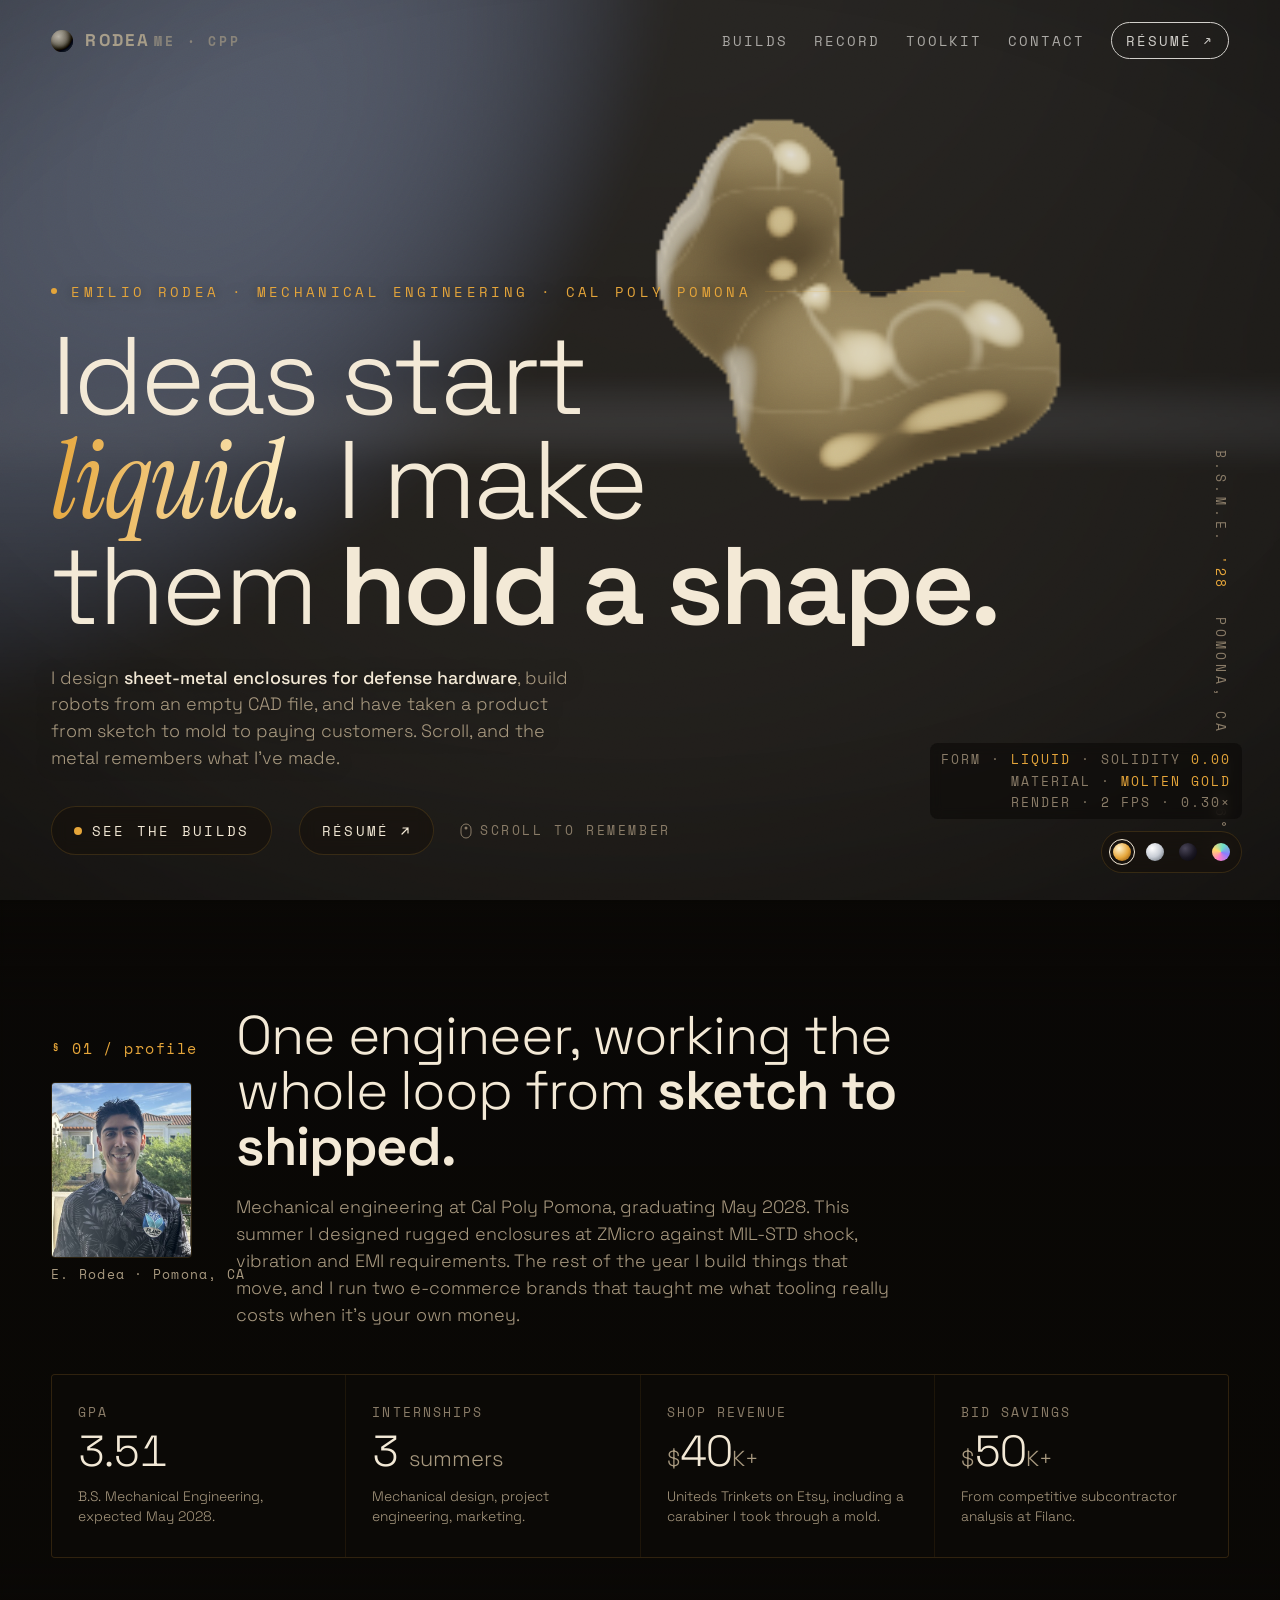
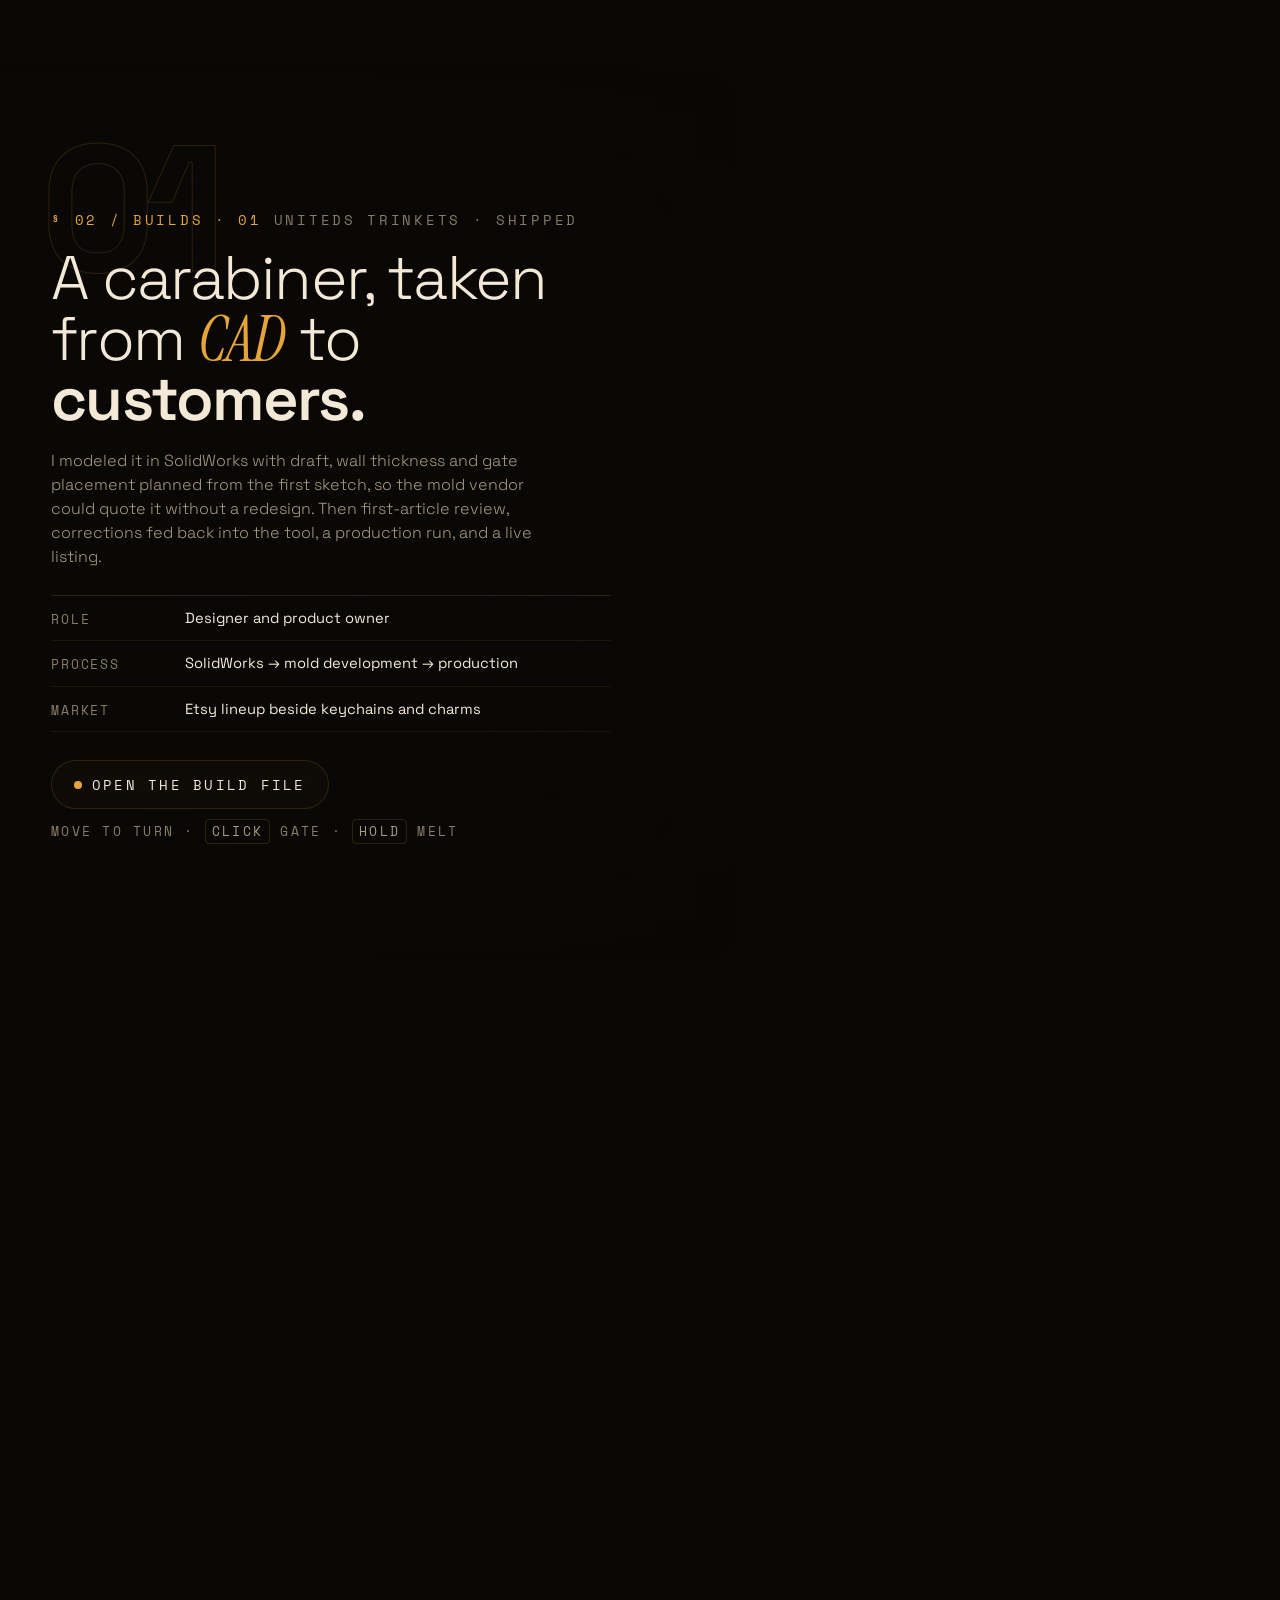
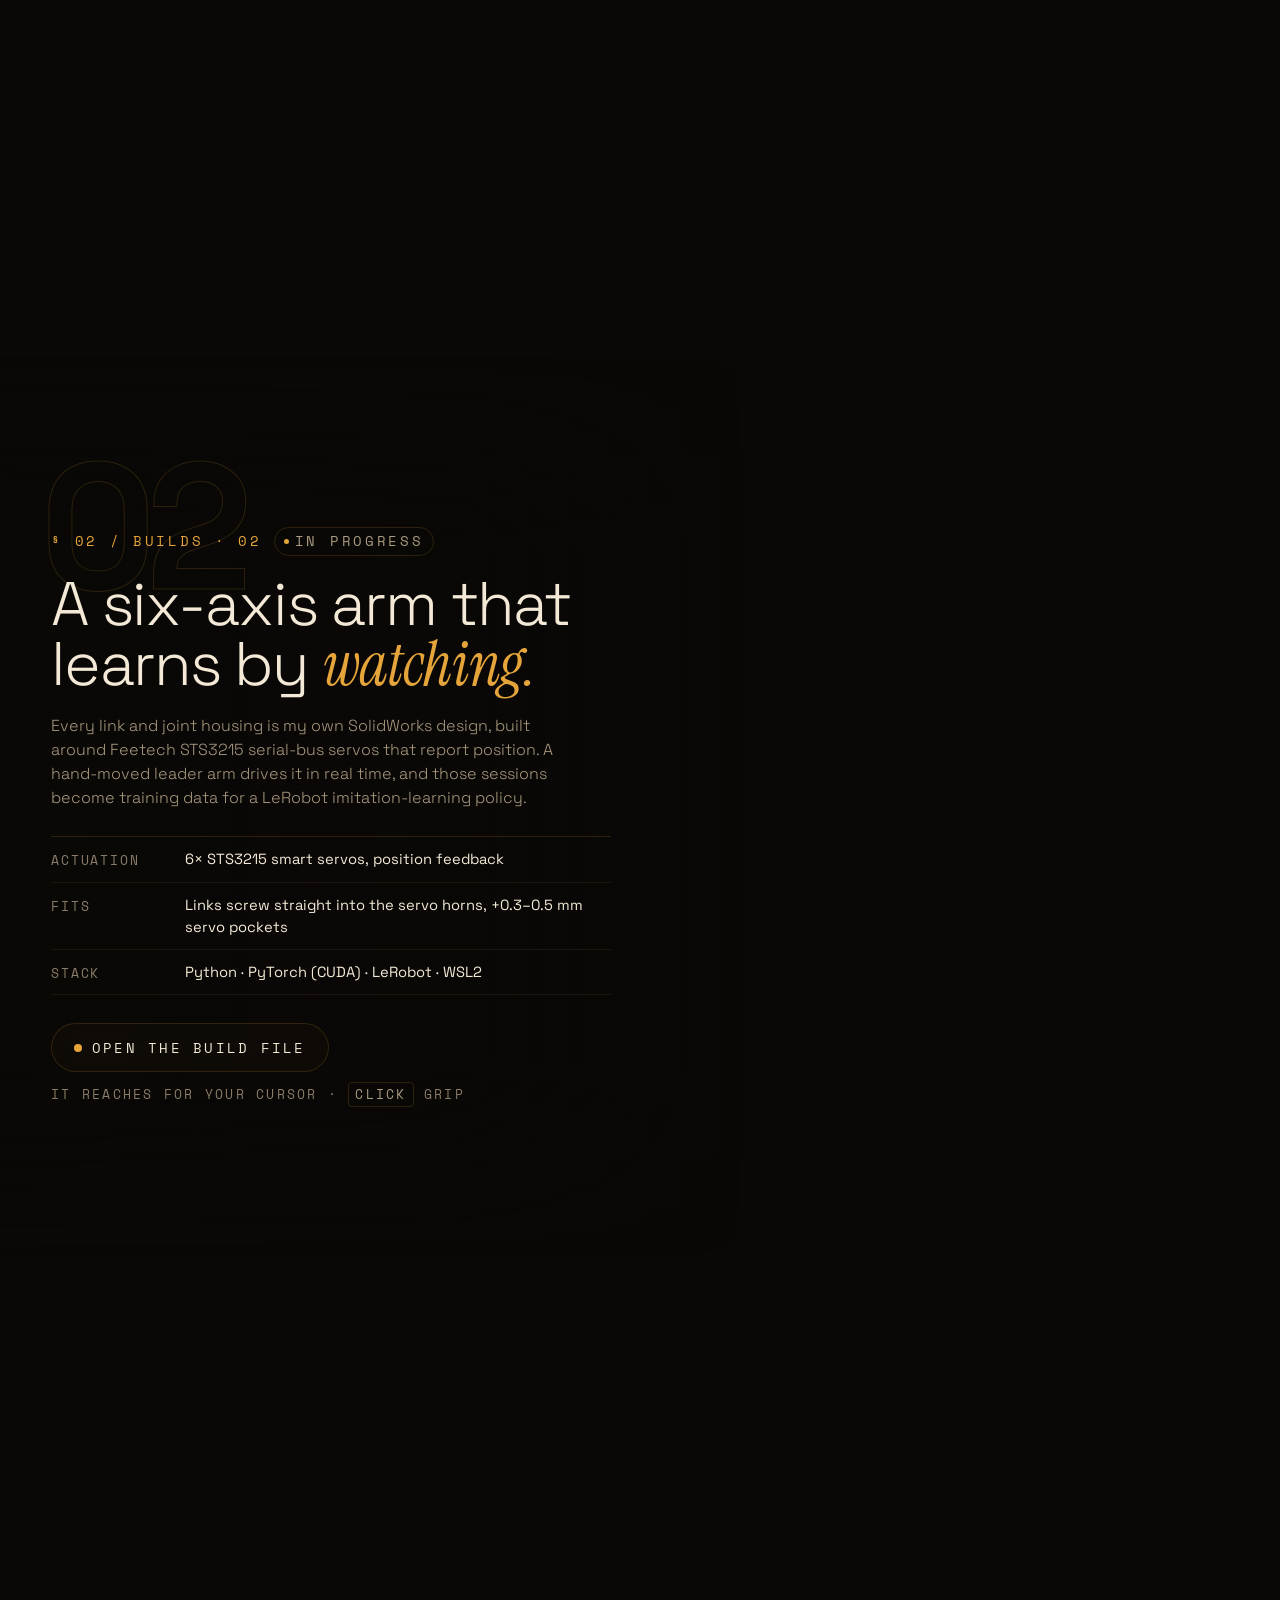
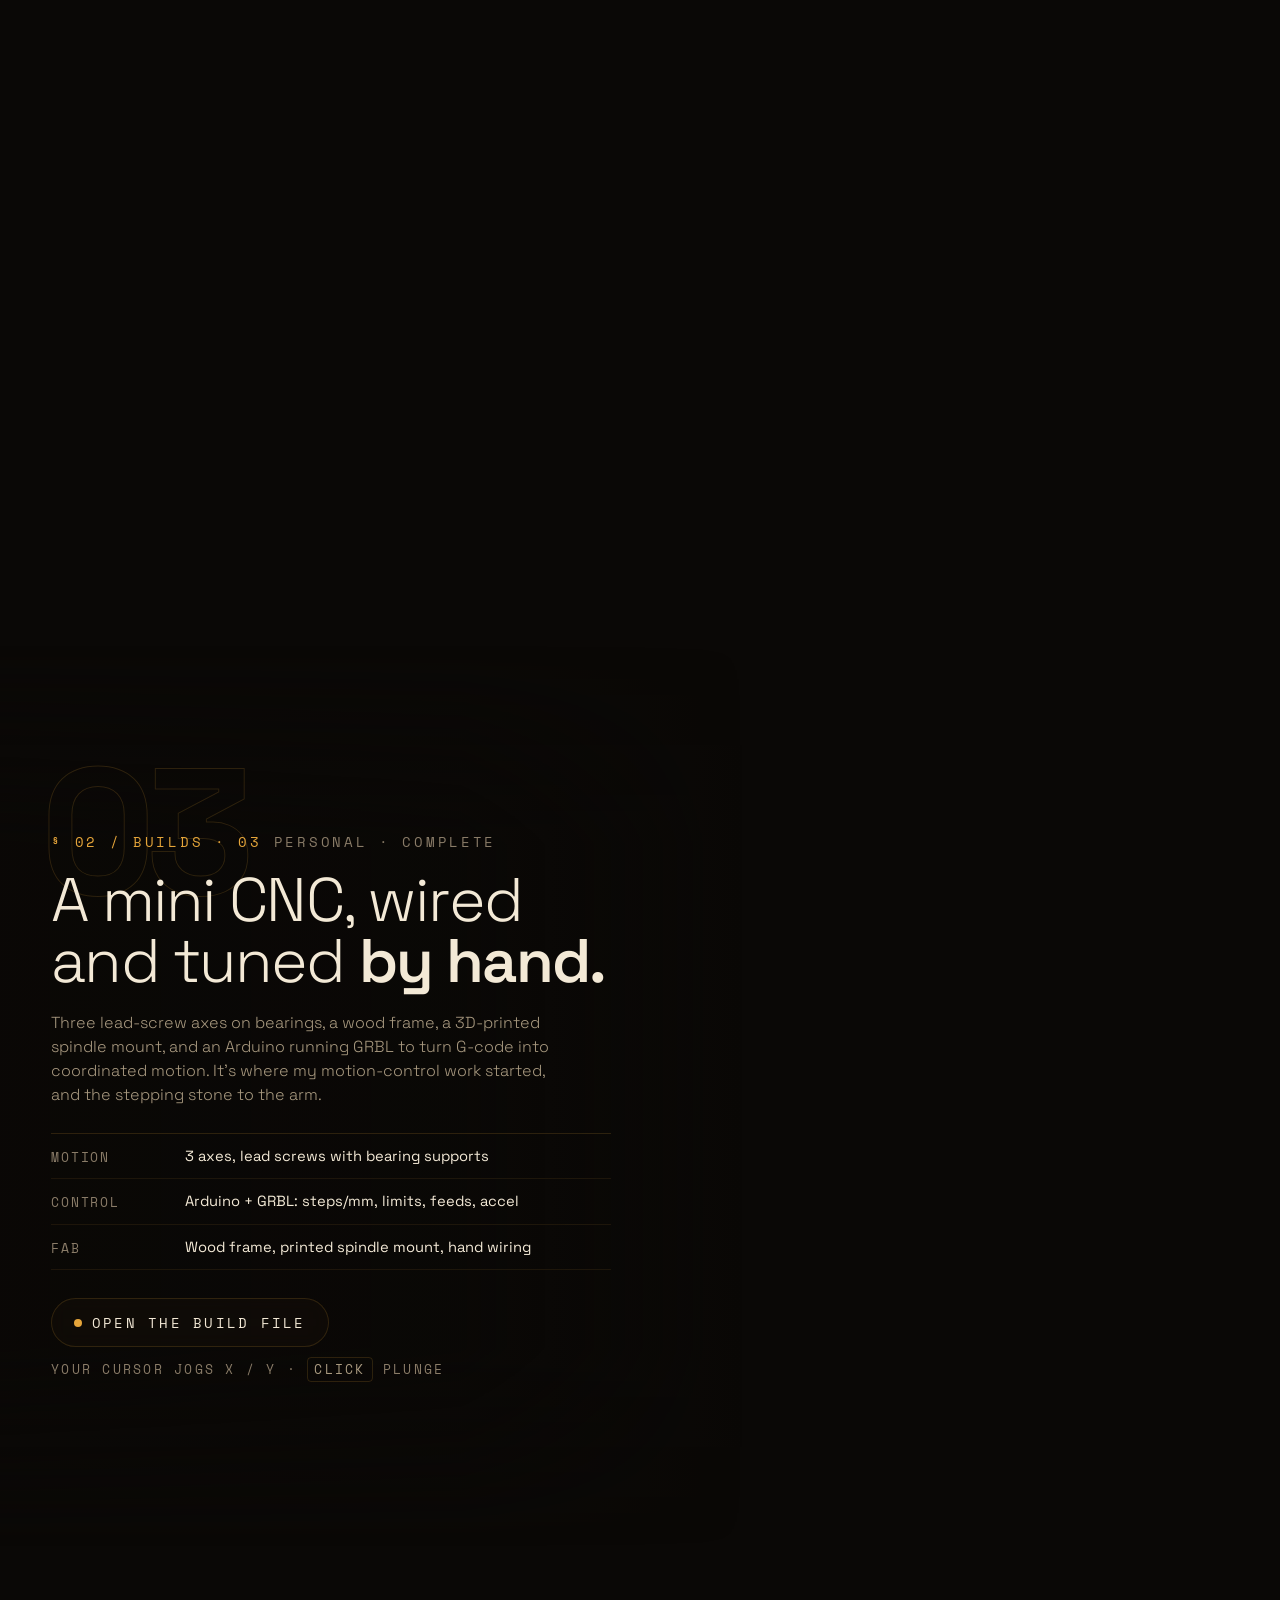
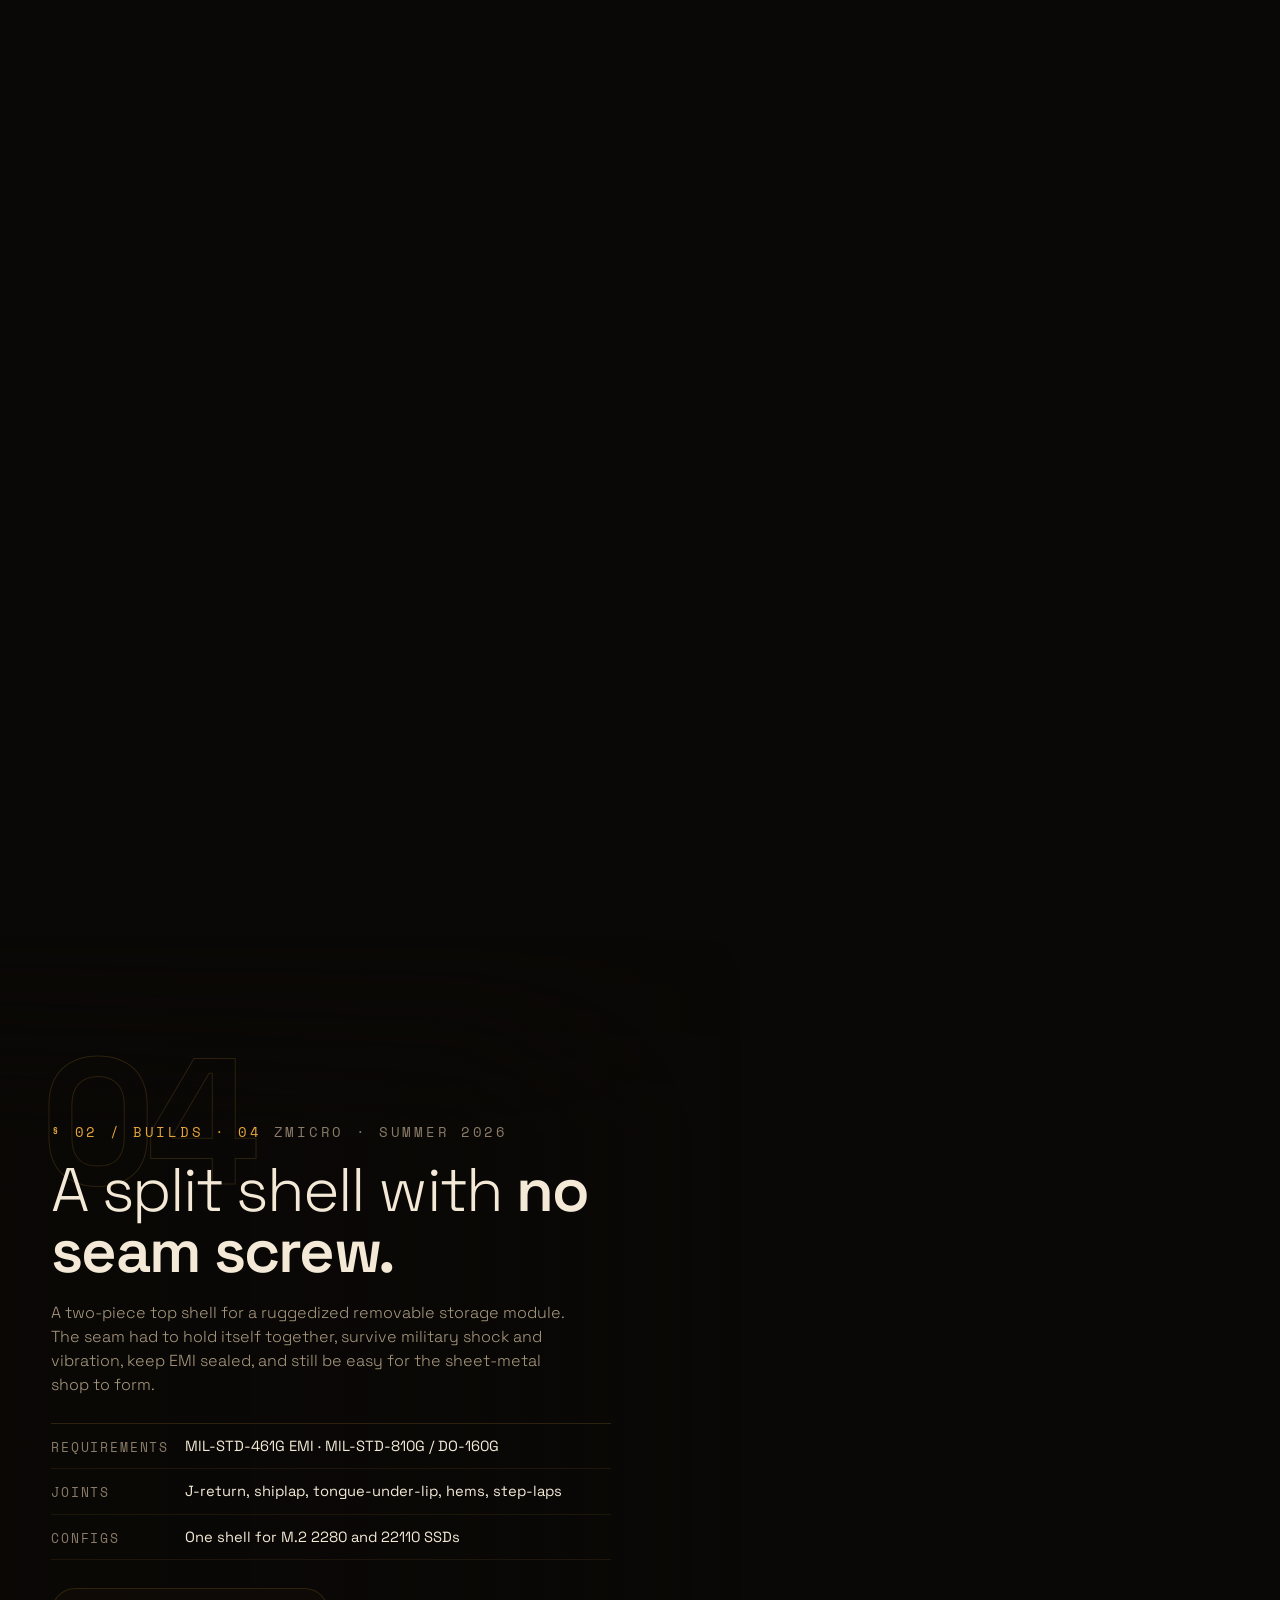
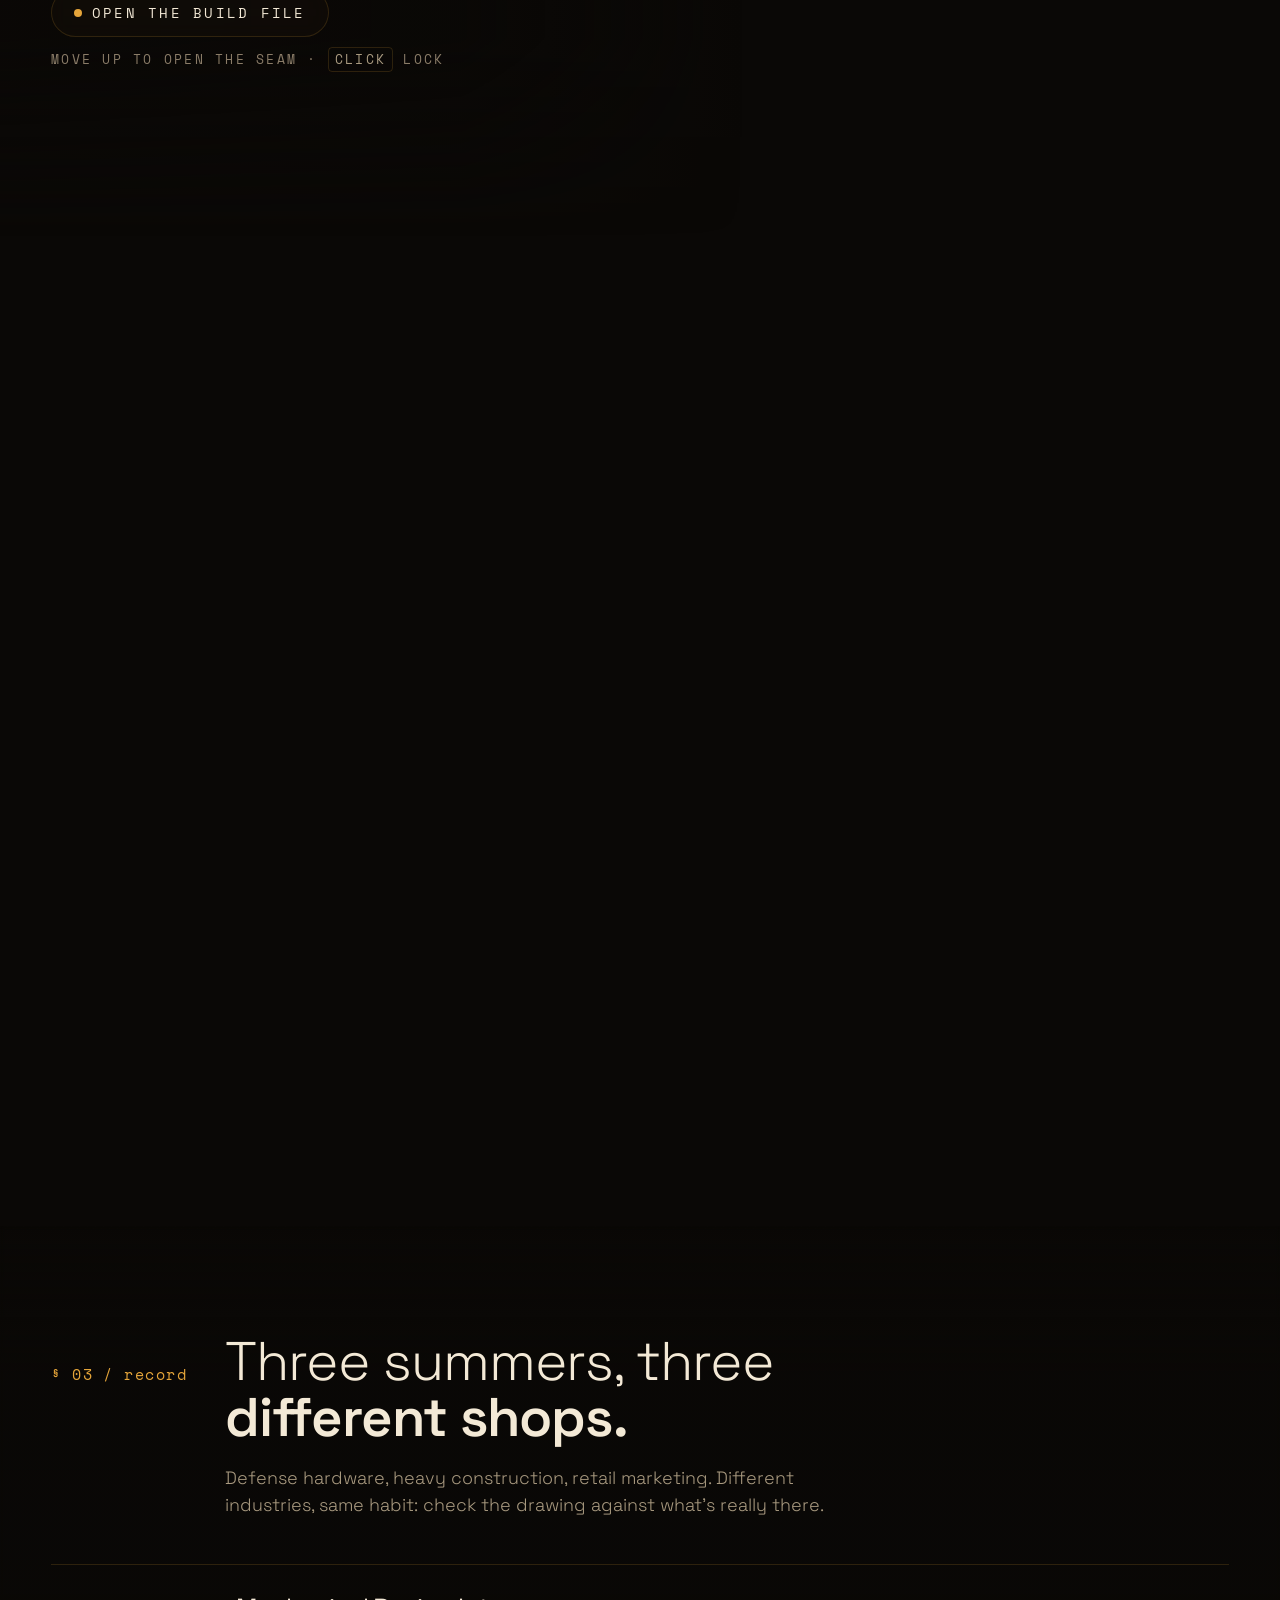
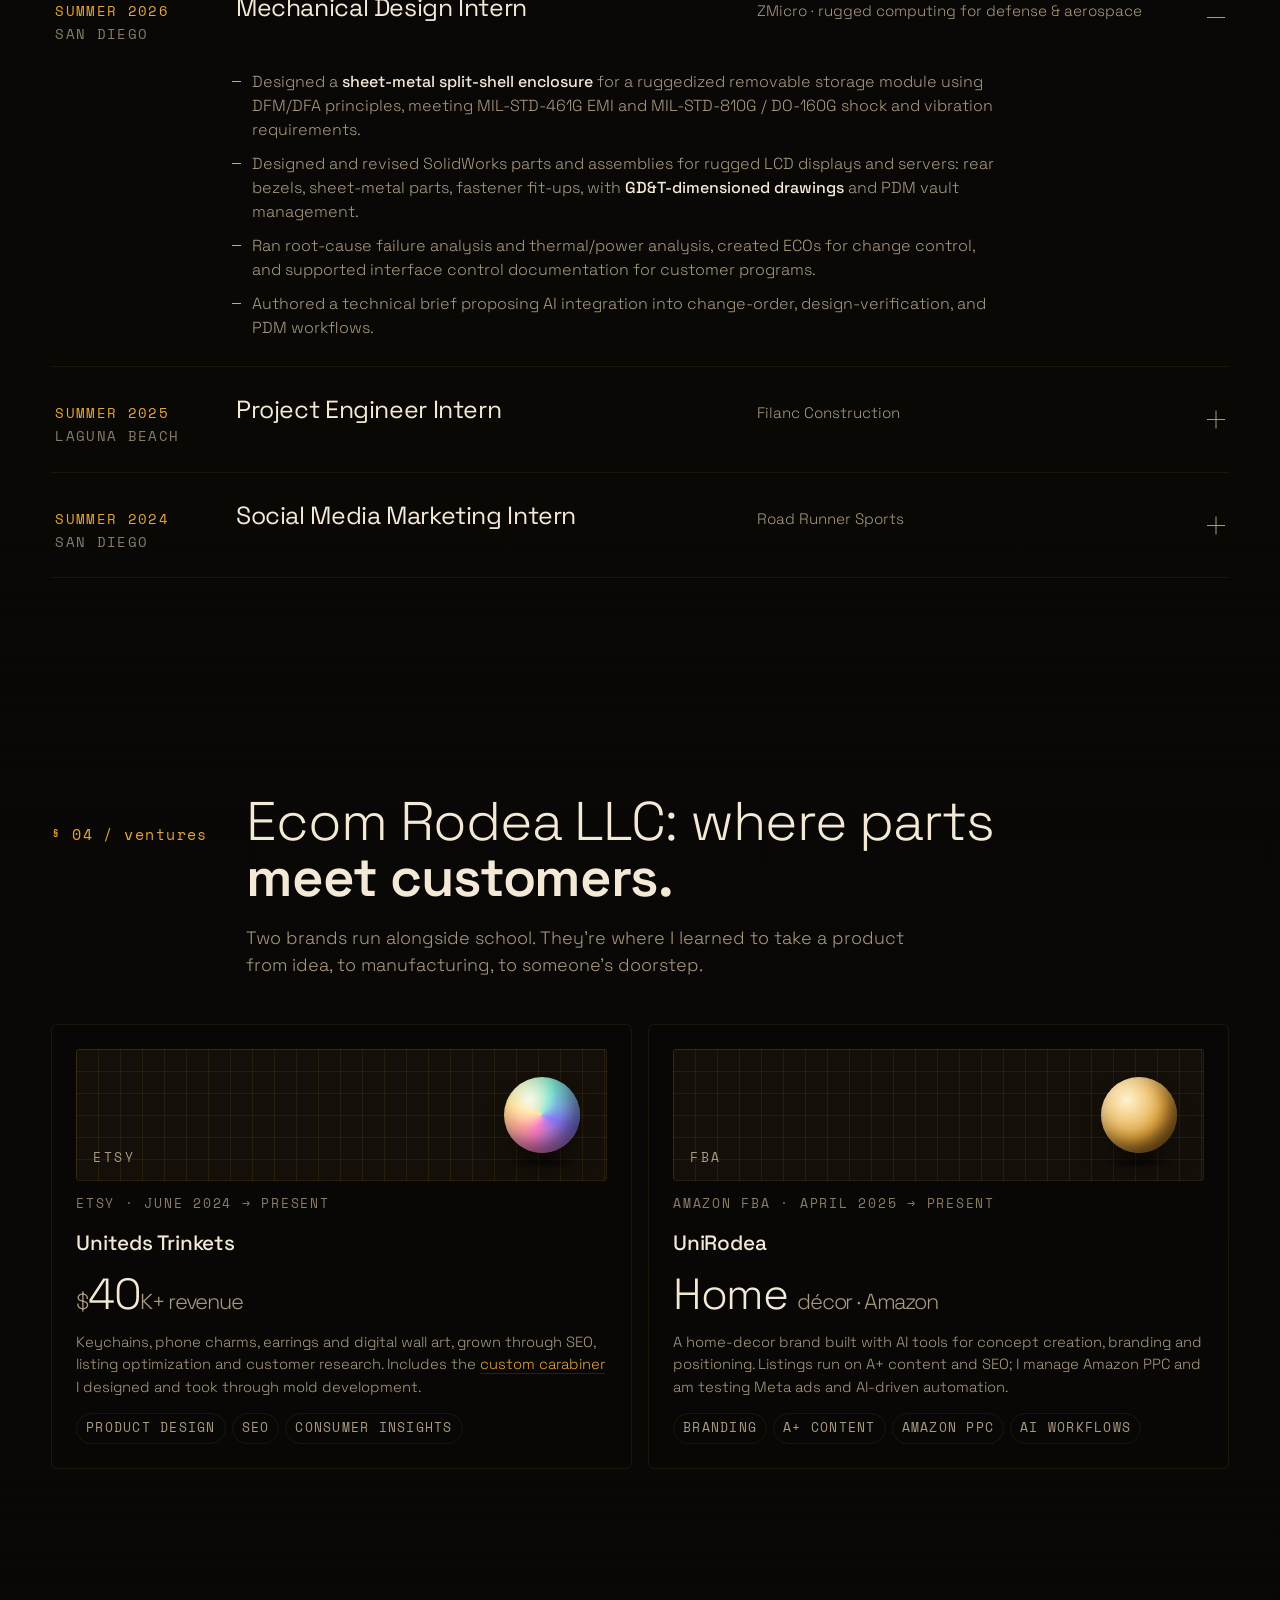
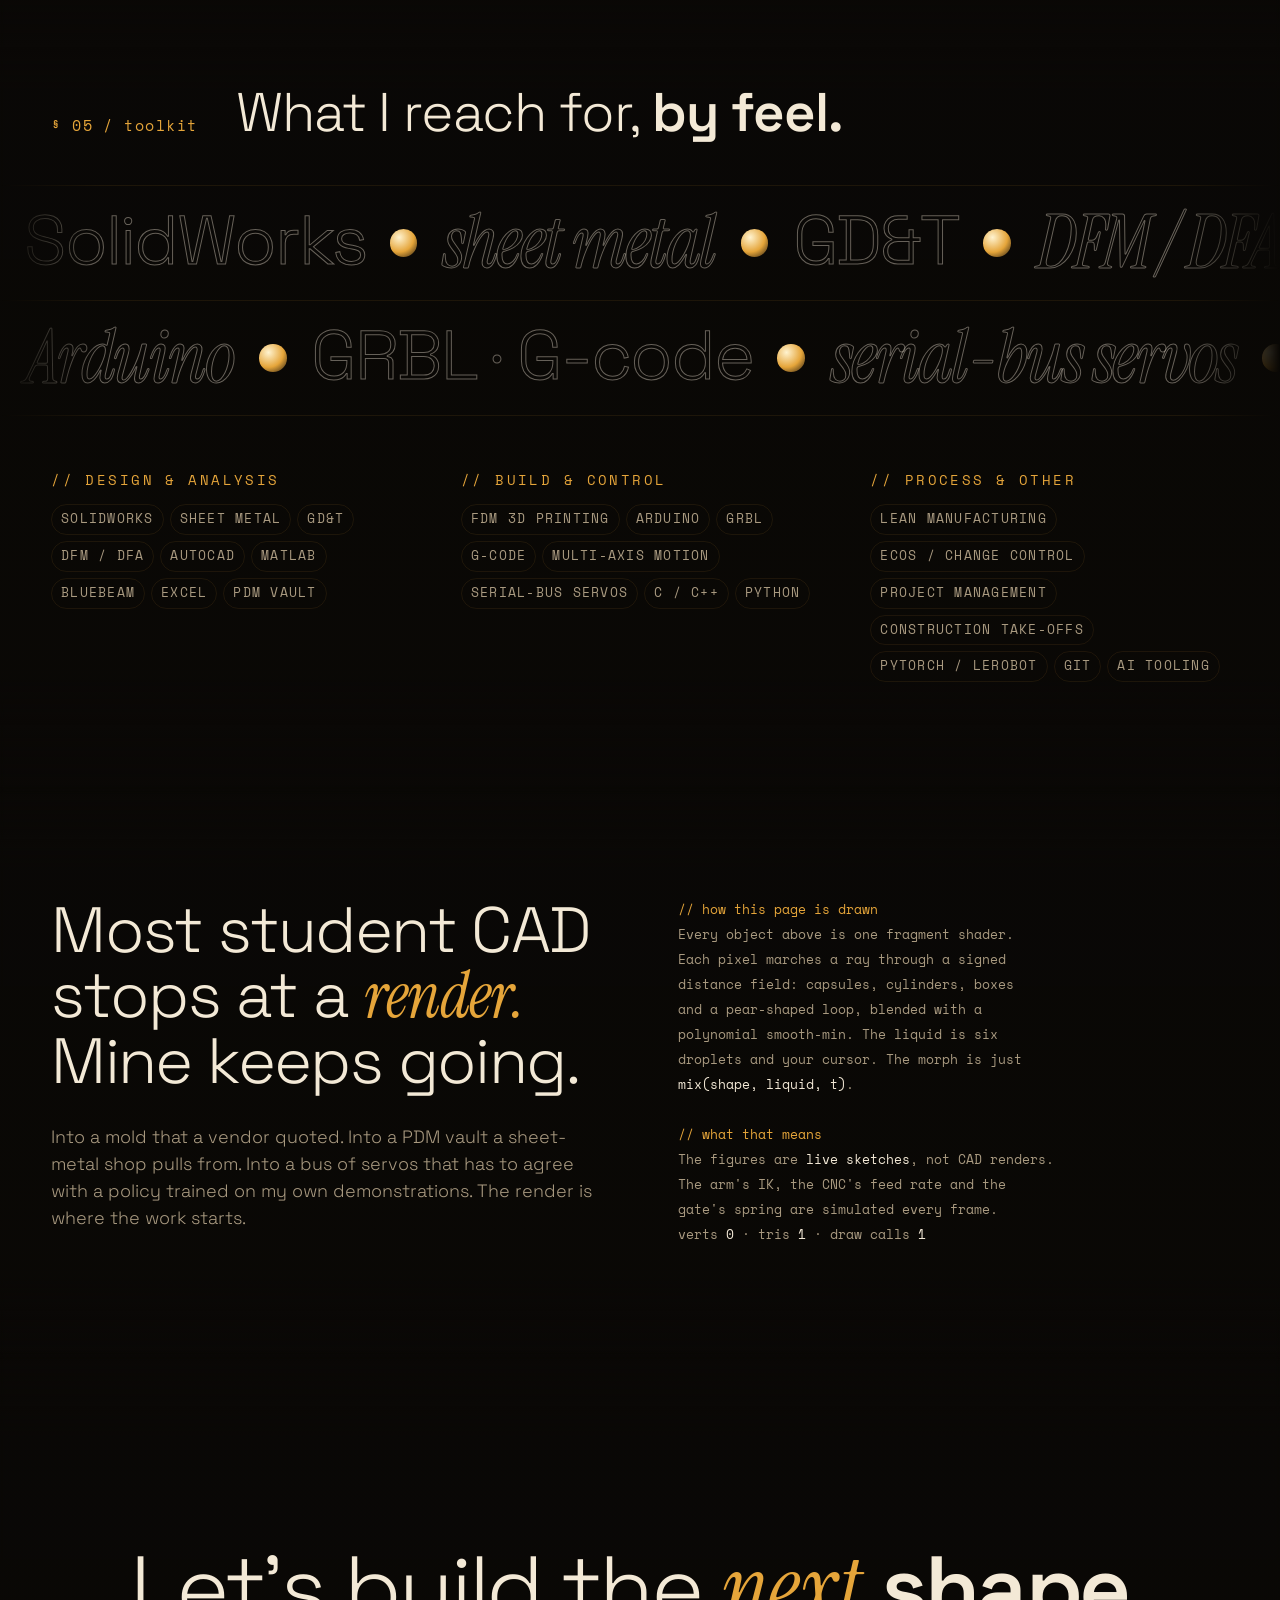
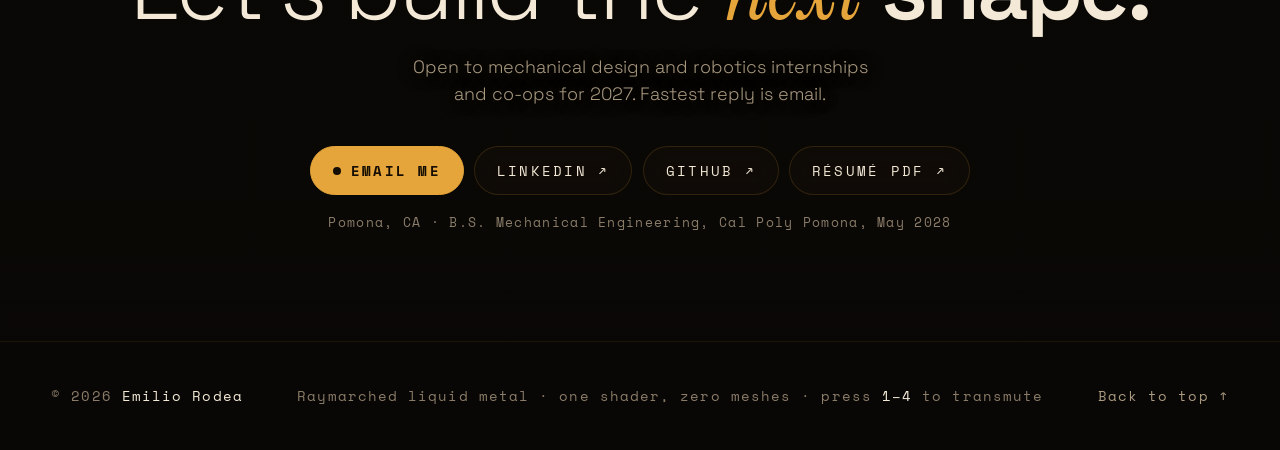
==== commit c74db4f5: "Refine 3D arm to match the real build; fix fastener copy; card thumbnails - Arm: tall windowed pan-s" ====
--- a/index.html
+++ b/index.html
@@ -163,7 +163,7 @@
         <p class="ch-lede">Every link and joint housing is my own SolidWorks design, built around Feetech STS3215 serial-bus servos that report position. A hand-moved leader arm drives it in real time, and those sessions become training data for a LeRobot imitation-learning policy.</p>
         <dl class="mini">
           <div><dt>Actuation</dt><dd>6× STS3215 smart servos, position feedback</dd></div>
-          <div><dt>Fits</dt><dd>M3 heat-set inserts in 4.2 mm bores, +0.3–0.5 mm servo pockets</dd></div>
+          <div><dt>Fits</dt><dd>Links screw straight into the servo horns, +0.3–0.5 mm servo pockets</dd></div>
           <div><dt>Stack</dt><dd>Python · PyTorch (CUDA) · LeRobot · WSL2</dd></div>
         </dl>
         <div class="ch-foot">
--- a/css/style.css
+++ b/css/style.css
@@ -337,12 +337,16 @@
 .card{border:1px solid var(--line-soft);border-radius:6px;padding:24px;background:color-mix(in srgb,var(--bg) 80%,transparent);
   display:flex;flex-direction:column;gap:14px;transition:border-color .45s,transform .45s var(--ease),background .45s;position:relative;overflow:hidden}
 a.card:hover,.card.lift:hover{border-color:var(--line);transform:translateY(-4px)}
-.card .swatch{height:112px;border-radius:4px;position:relative;overflow:hidden;border:1px solid var(--line-soft);
+.card .swatch{height:132px;border-radius:4px;position:relative;overflow:hidden;border:1px solid var(--line-soft);
   background:linear-gradient(var(--line-soft) 1px,transparent 1px) -1px -1px/22px 22px,linear-gradient(90deg,var(--line-soft) 1px,transparent 1px) -1px -1px/22px 22px,var(--bg-soft)}
 .card .swatch::before{content:"";position:absolute;right:26px;top:50%;width:76px;height:76px;margin-top:-38px;border-radius:50%;background:var(--orb);
   box-shadow:inset -8px -10px 18px rgba(0,0,0,.55),inset 4px 4px 10px rgba(255,255,255,.25),0 18px 30px -12px rgba(0,0,0,.7);transition:transform .8s var(--ease)}
 .card .swatch::after{content:"";position:absolute;right:26px;top:50%;width:76px;height:14px;margin-top:40px;border-radius:50%;background:radial-gradient(closest-side,rgba(0,0,0,.55),transparent)}
 a.card:hover .swatch::before,.card.lift:hover .swatch::before{transform:translateY(-6px) scale(1.04)}
+.card .swatch.has-img{background-size:cover;background-position:center;transition:transform .8s var(--ease),filter .6s}
+.card .swatch.has-img::before,.card .swatch.has-img::after{display:none}
+a.card:hover .swatch.has-img{filter:brightness(1.08)}
+.card .swatch.has-img b{color:#fff;background:rgba(0,0,0,.45);padding:3px 7px;border-radius:3px}
 .card .swatch b{position:absolute;left:16px;bottom:12px;font-family:var(--mono);font-size:12.5px;letter-spacing:.2em;color:var(--ink-dim);font-weight:400;z-index:1}
 .card h3{font-size:1.3rem;font-weight:500;letter-spacing:-.01em}
 .card .tag{font-family:var(--mono);font-size:12.5px;letter-spacing:.14em;text-transform:uppercase;color:var(--ink-faint)}
@@ -350,7 +354,7 @@
 .card p a{color:var(--accent);border-bottom:1px solid var(--line)}
 .card .big{font-size:clamp(2rem,3.4vw,2.8rem);font-weight:300;letter-spacing:-.03em;line-height:1}
 .card .big em{font-style:normal;font-size:.5em;color:var(--ink-dim)}
-.card .arrow{position:absolute;right:22px;top:22px;transition:transform .4s var(--ease)}
+.card .arrow{position:absolute;right:22px;top:22px;z-index:2;filter:drop-shadow(0 0 3px rgba(0,0,0,.9));transition:transform .4s var(--ease)}
 a.card:hover .arrow{transform:translate(3px,-3px)}
 .chips{display:flex;flex-wrap:wrap;gap:6px;list-style:none}
 .chips li{font-family:var(--mono);font-size:12.5px;letter-spacing:.1em;text-transform:uppercase;padding:5px 9px;border:1px solid var(--line-soft);border-radius:20px;color:var(--ink-dim)}
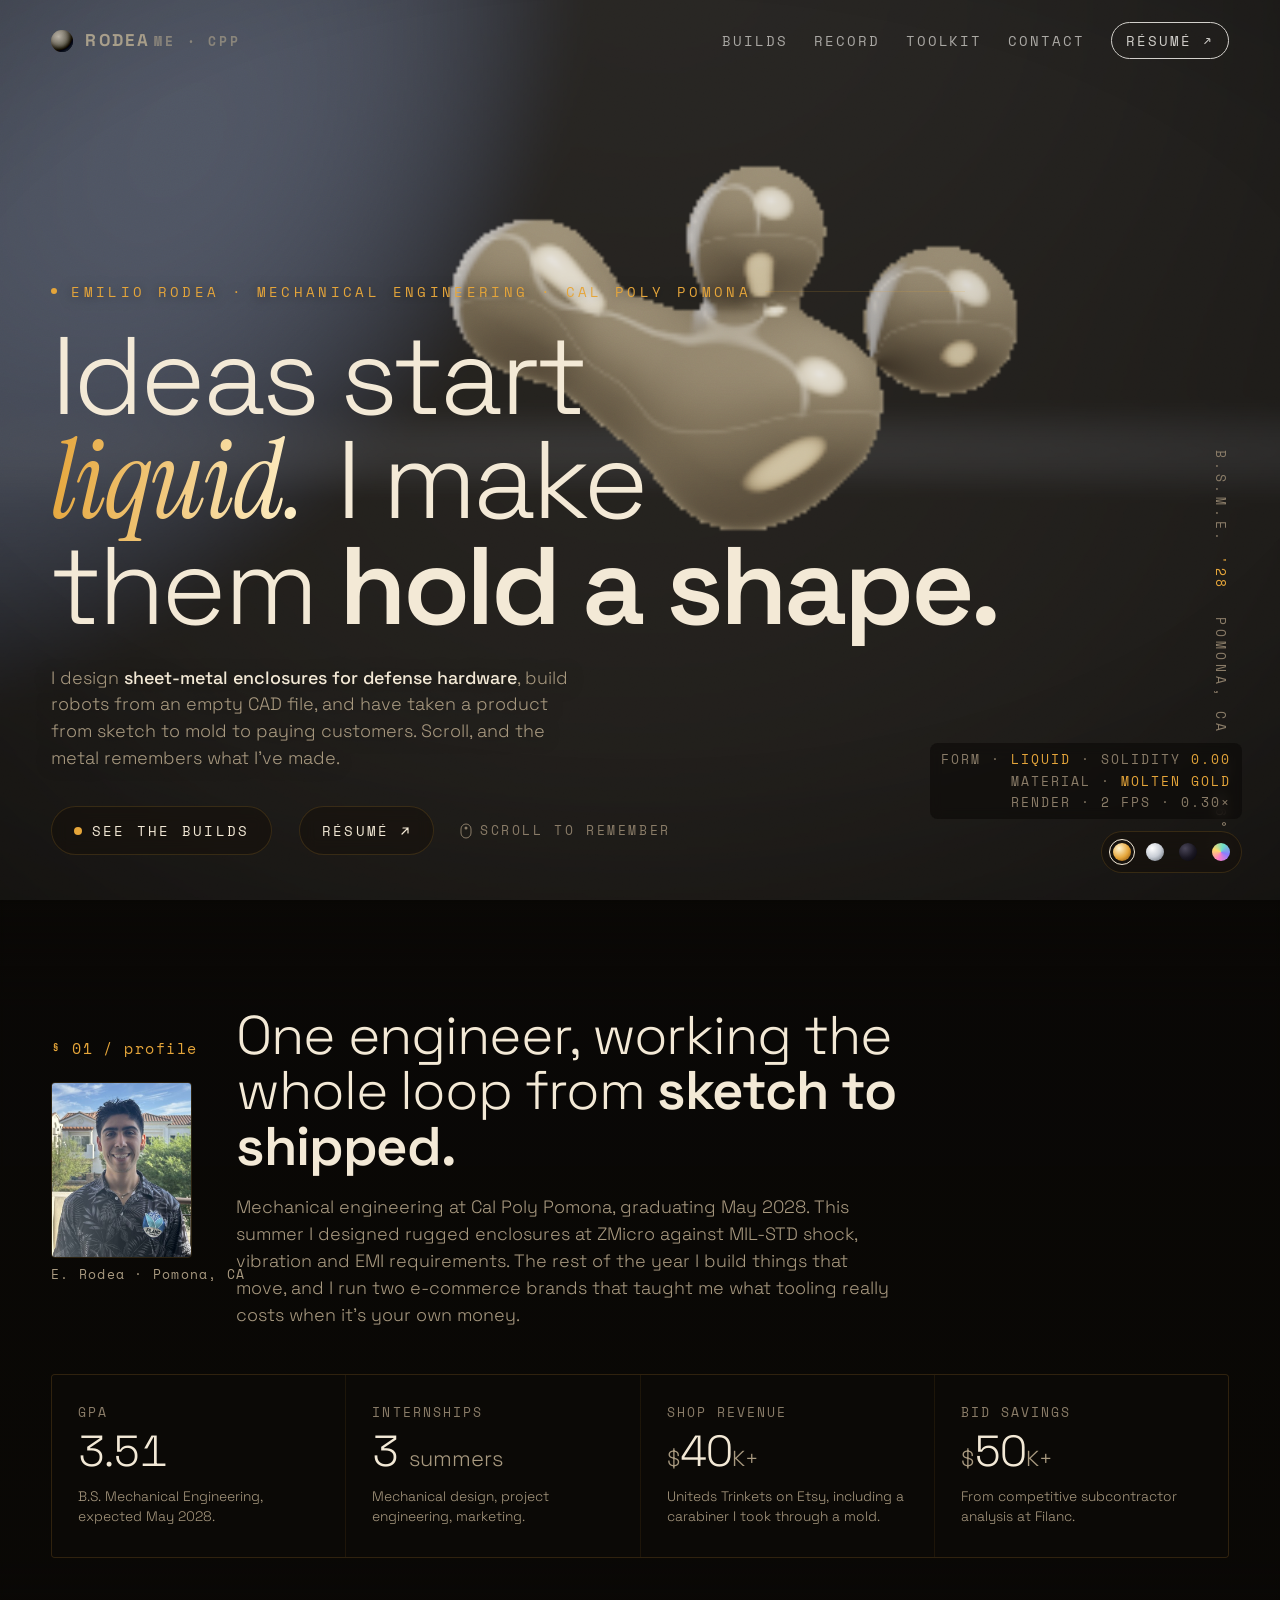
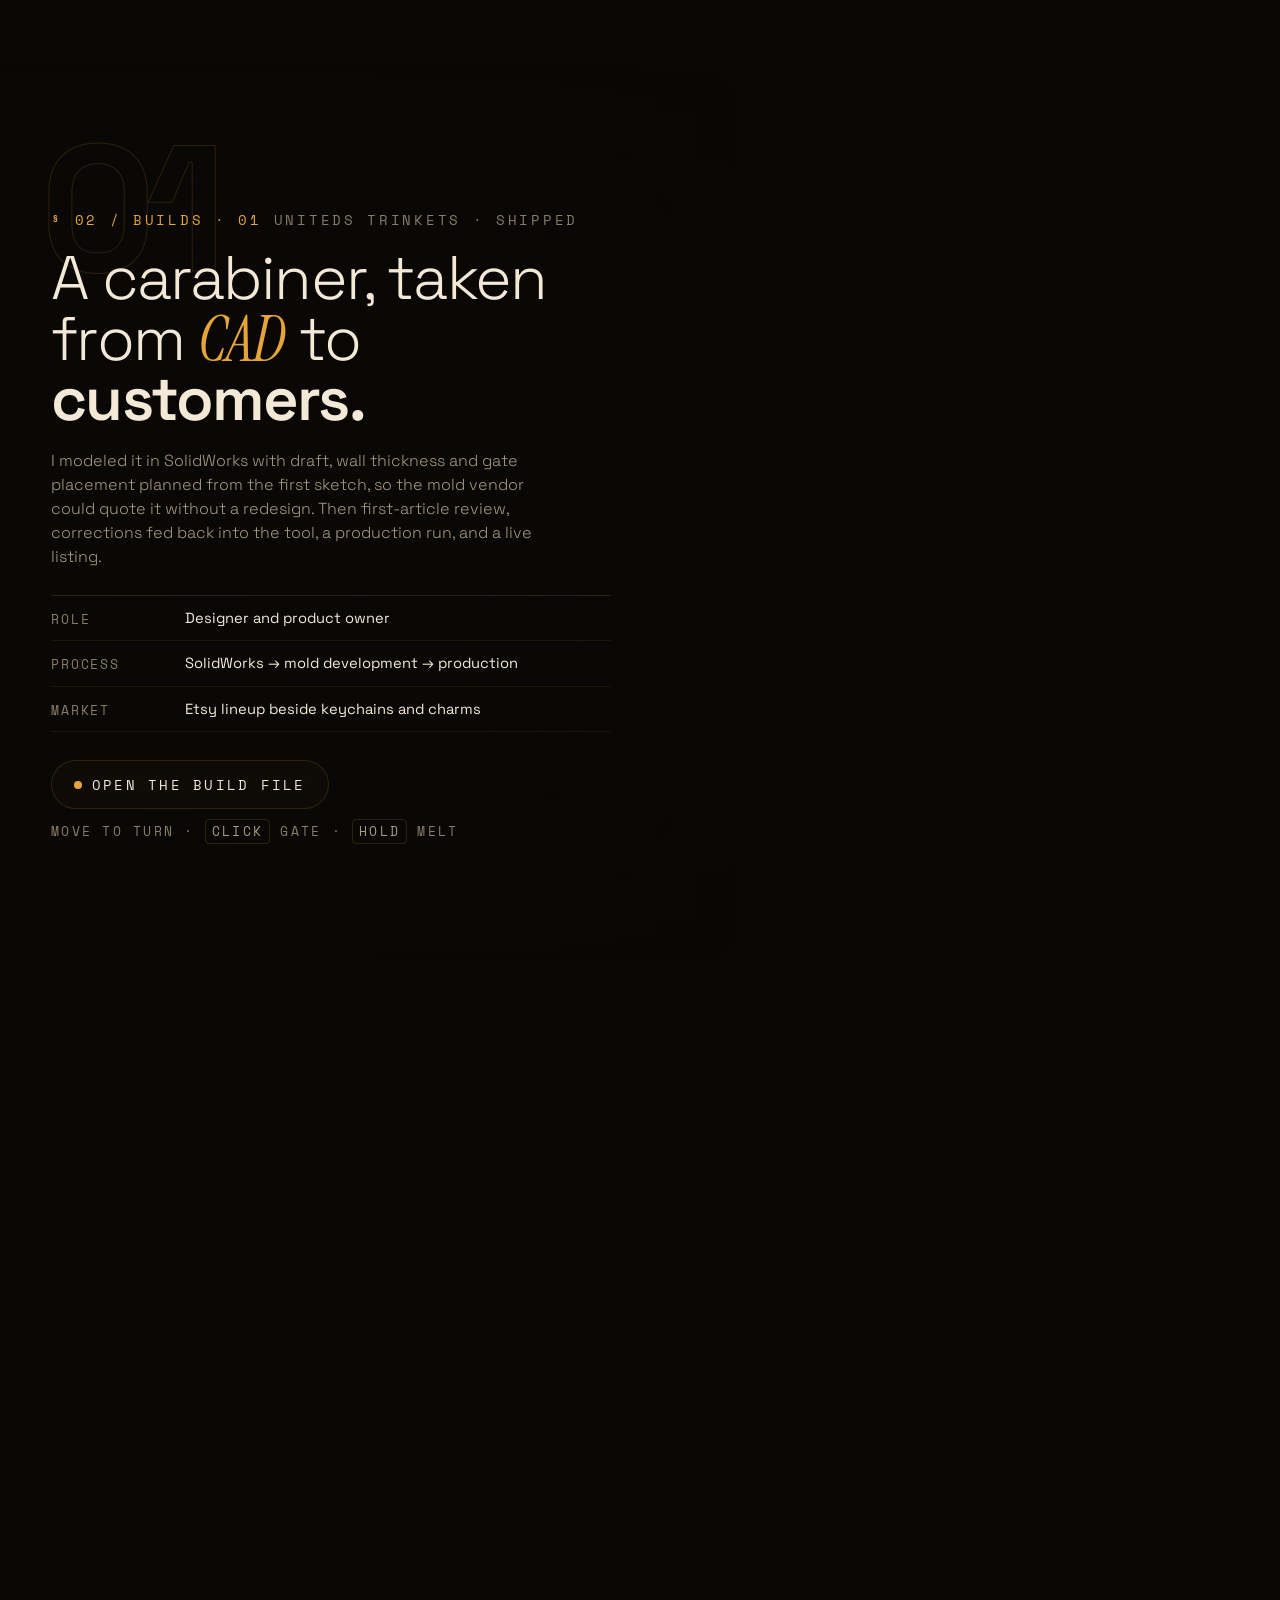
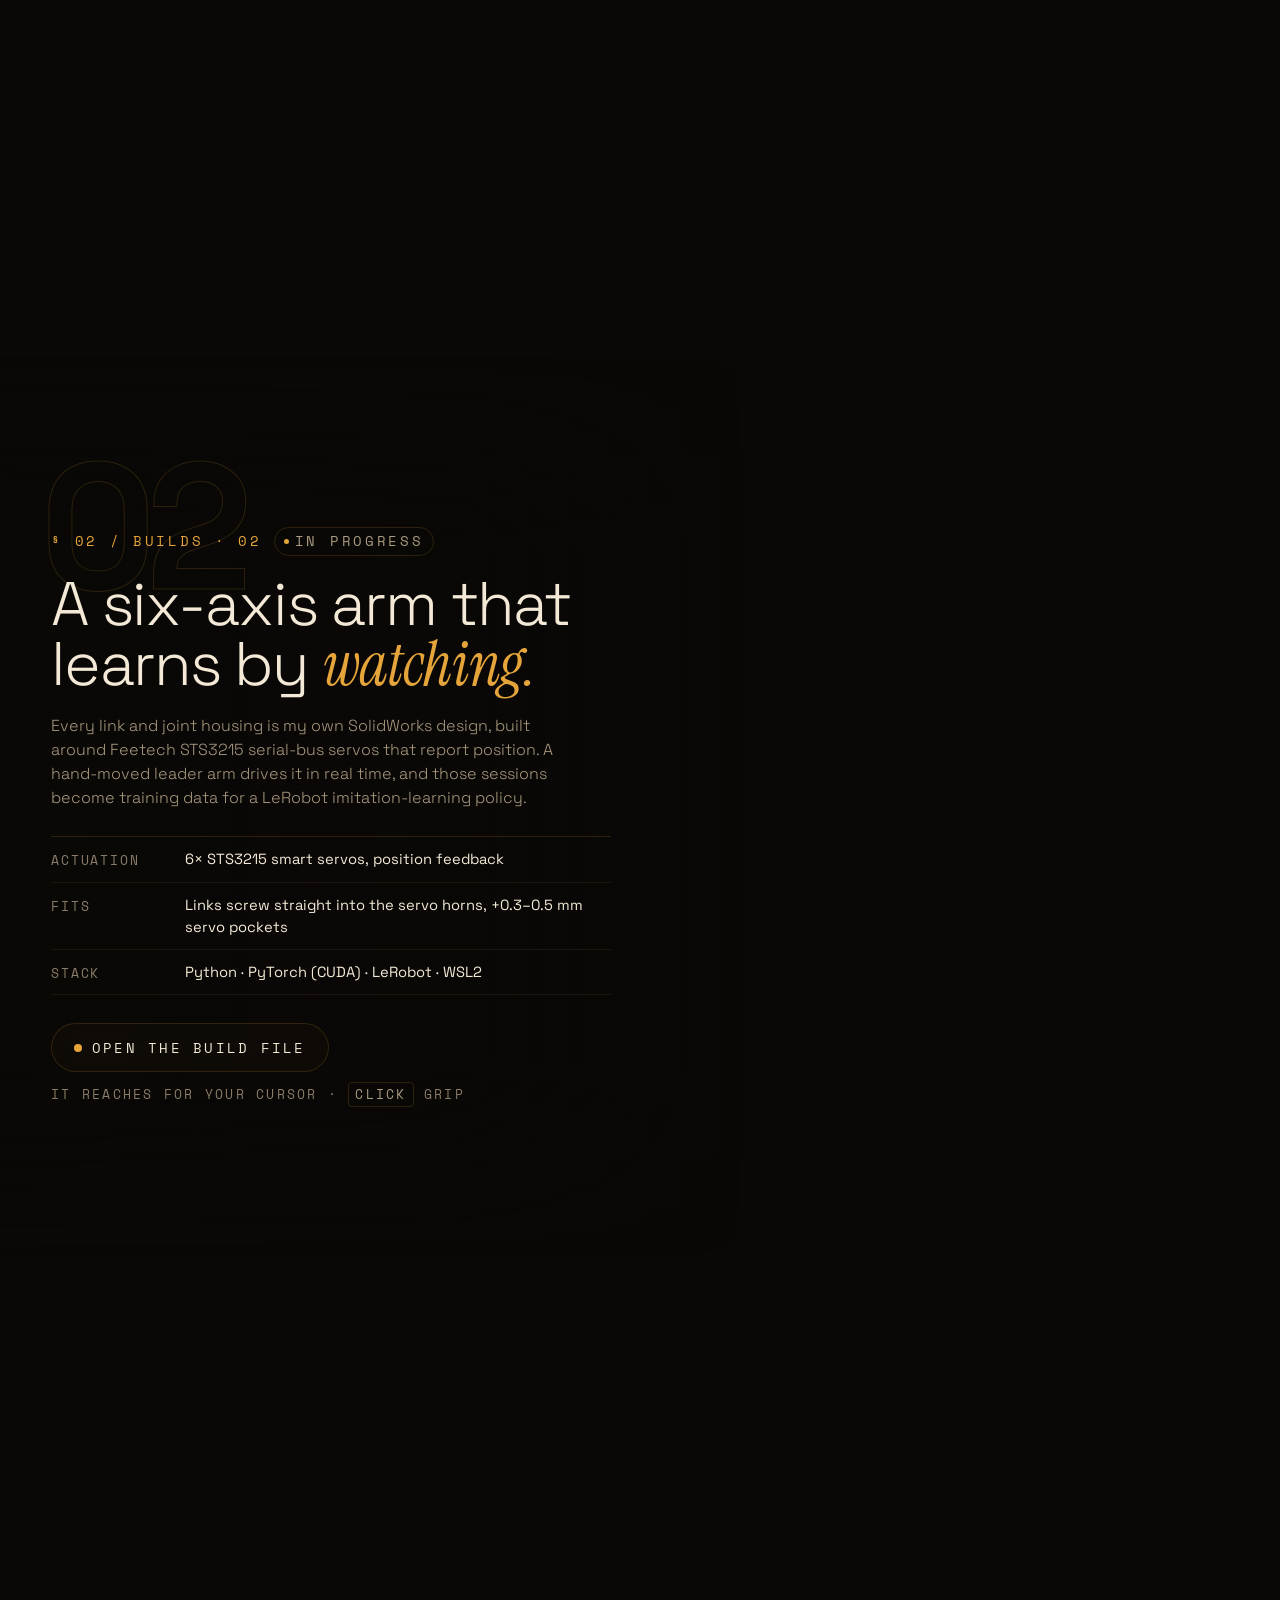
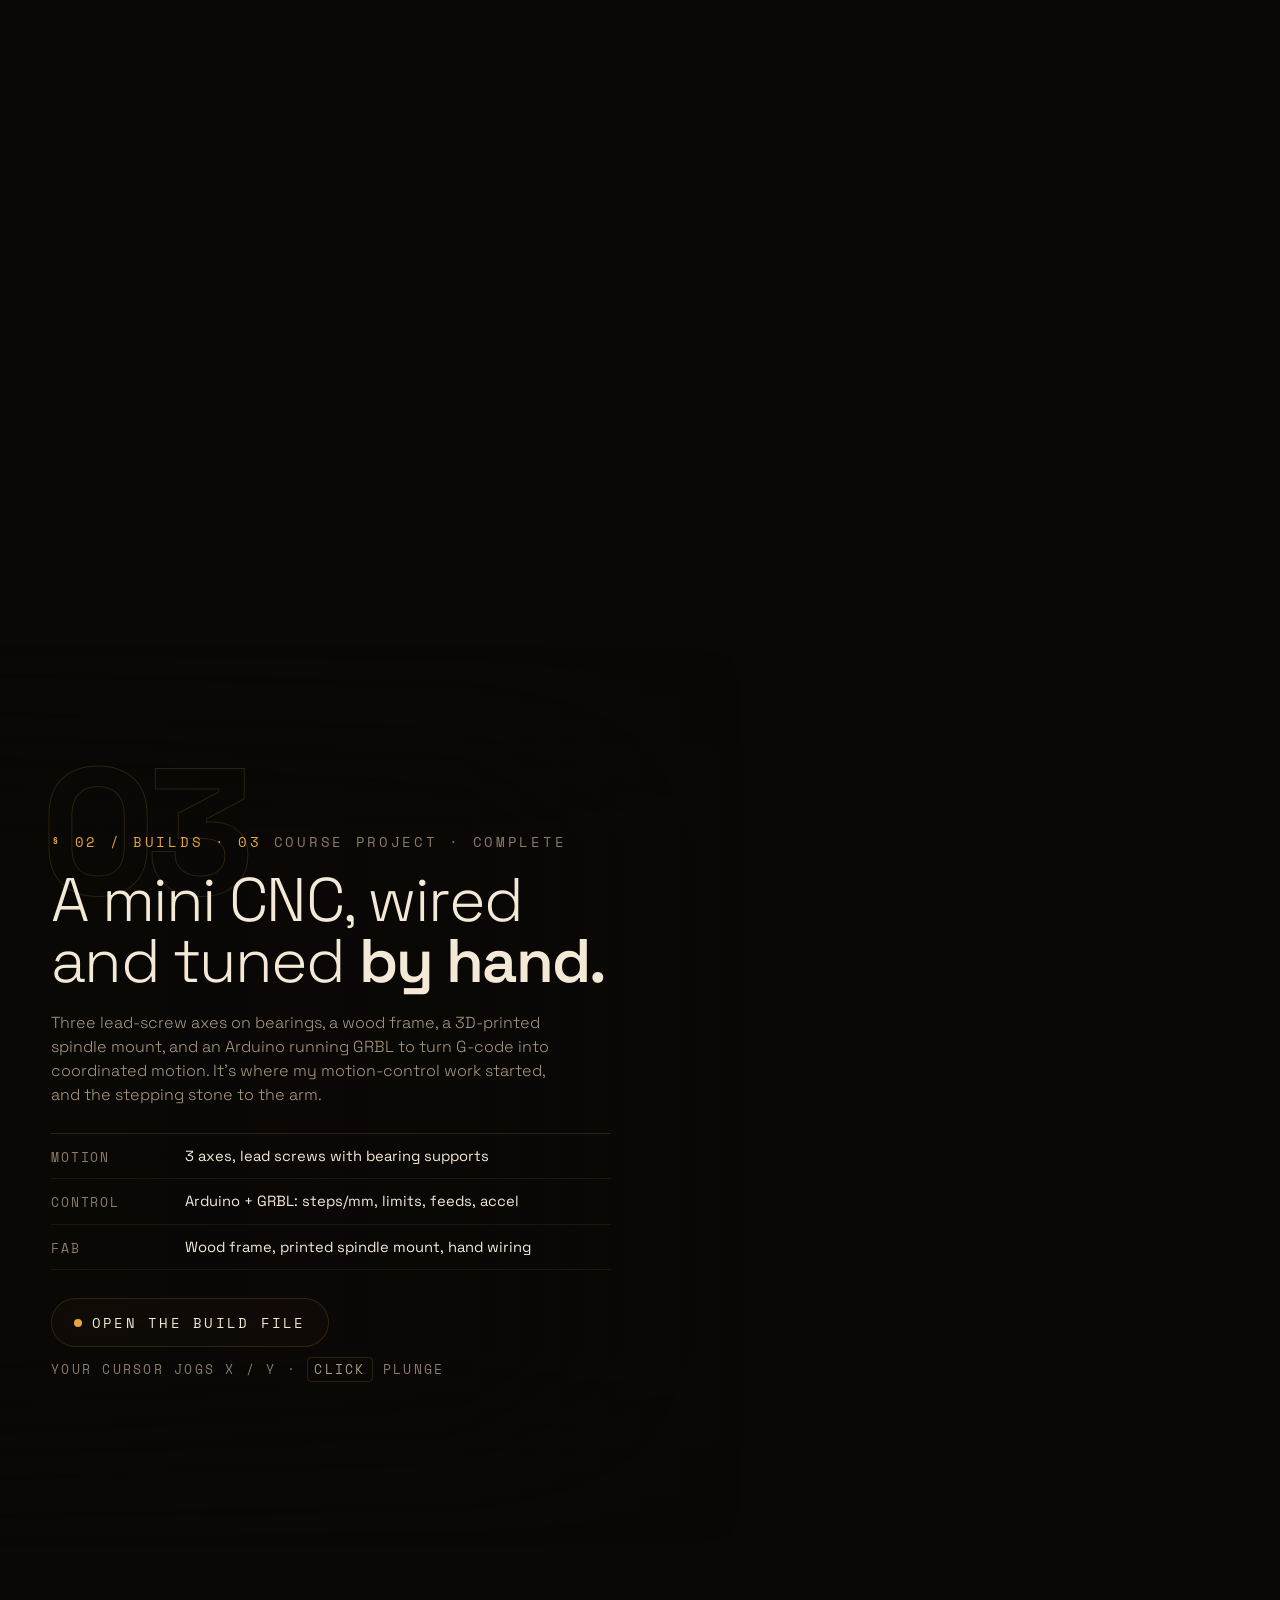
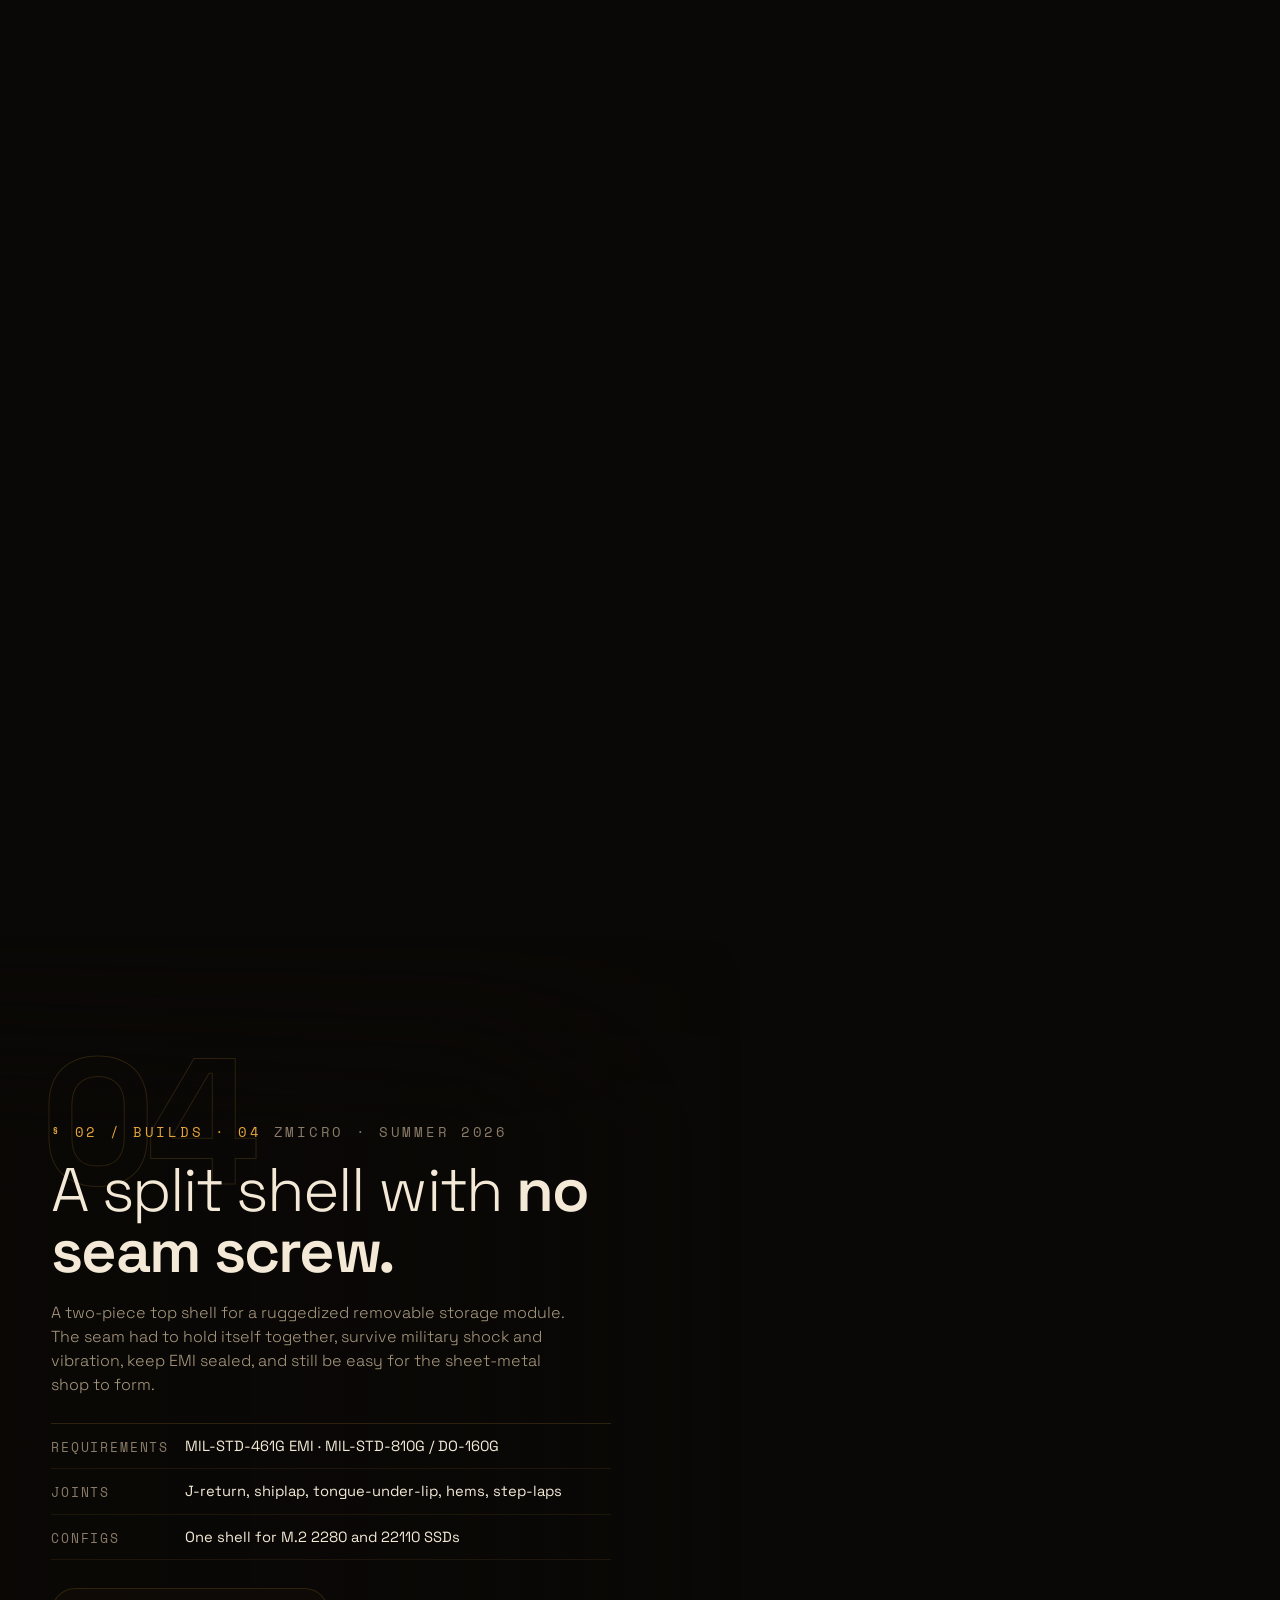
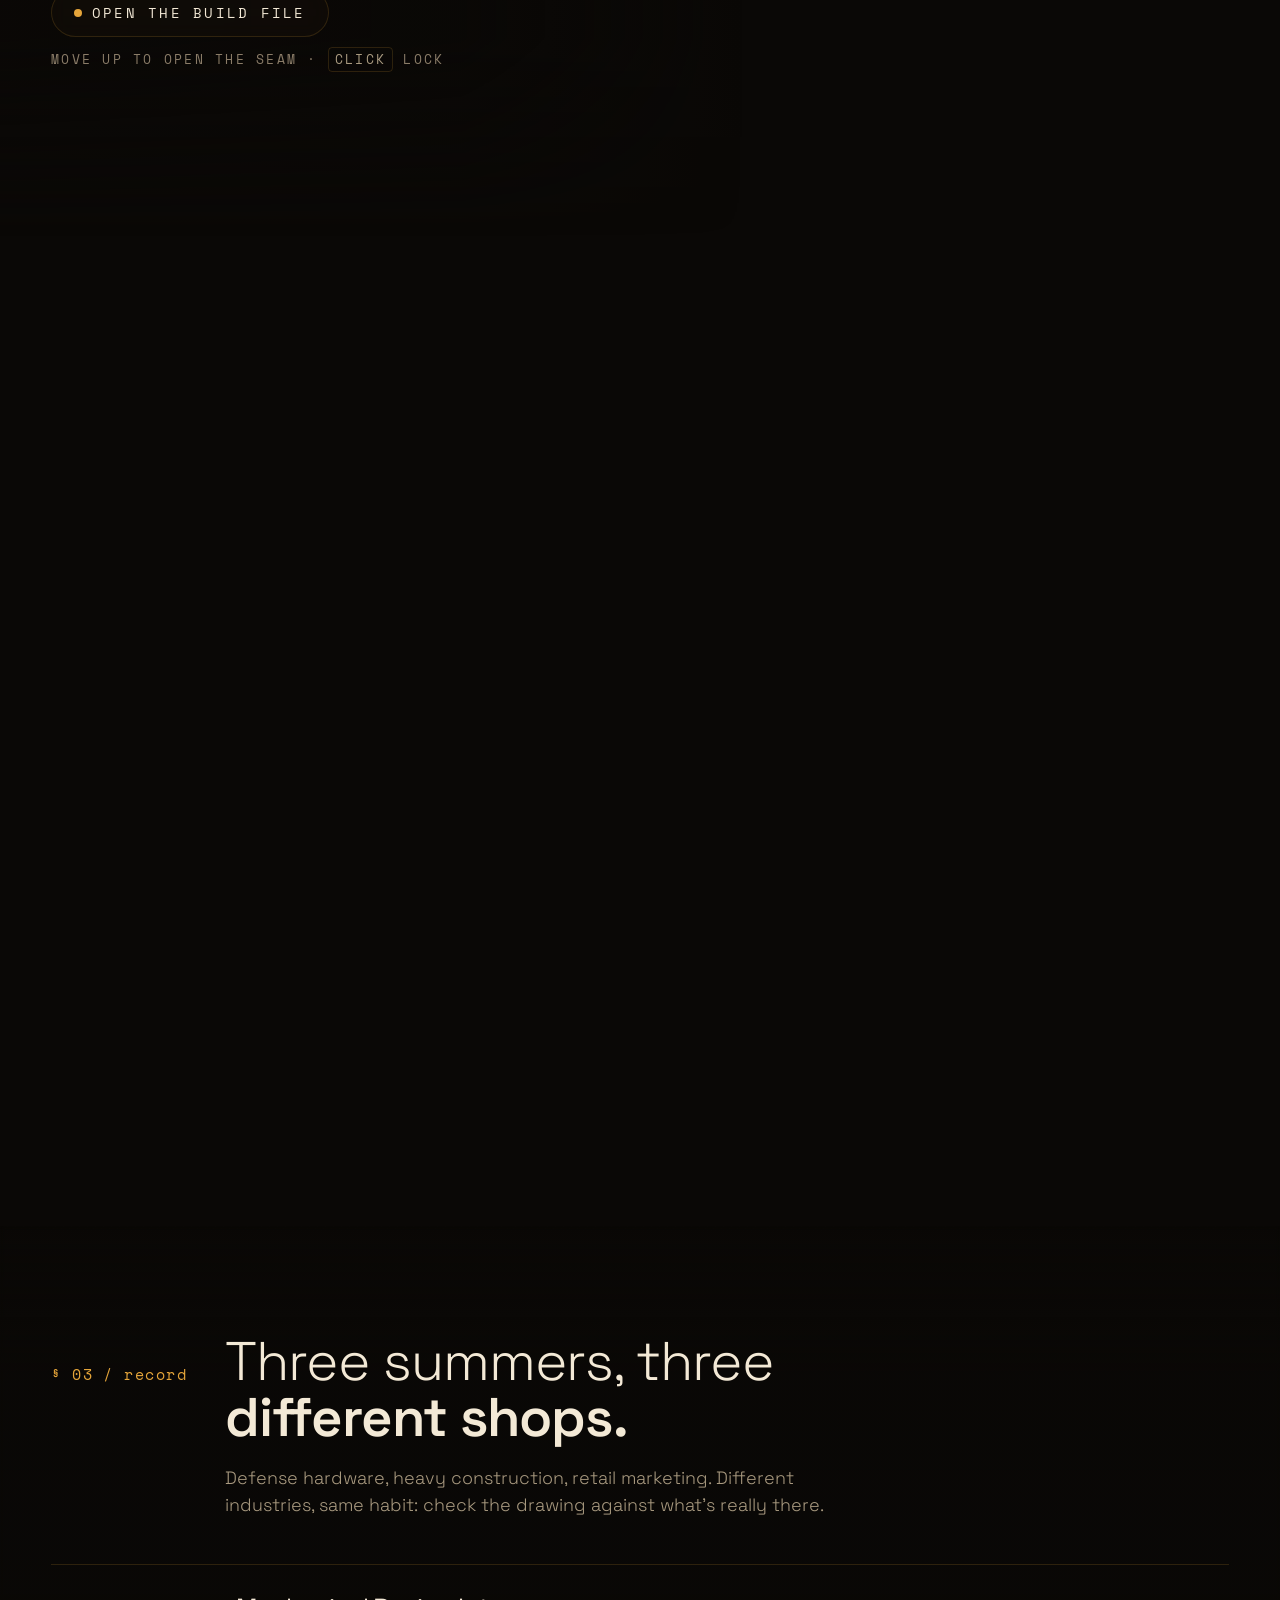
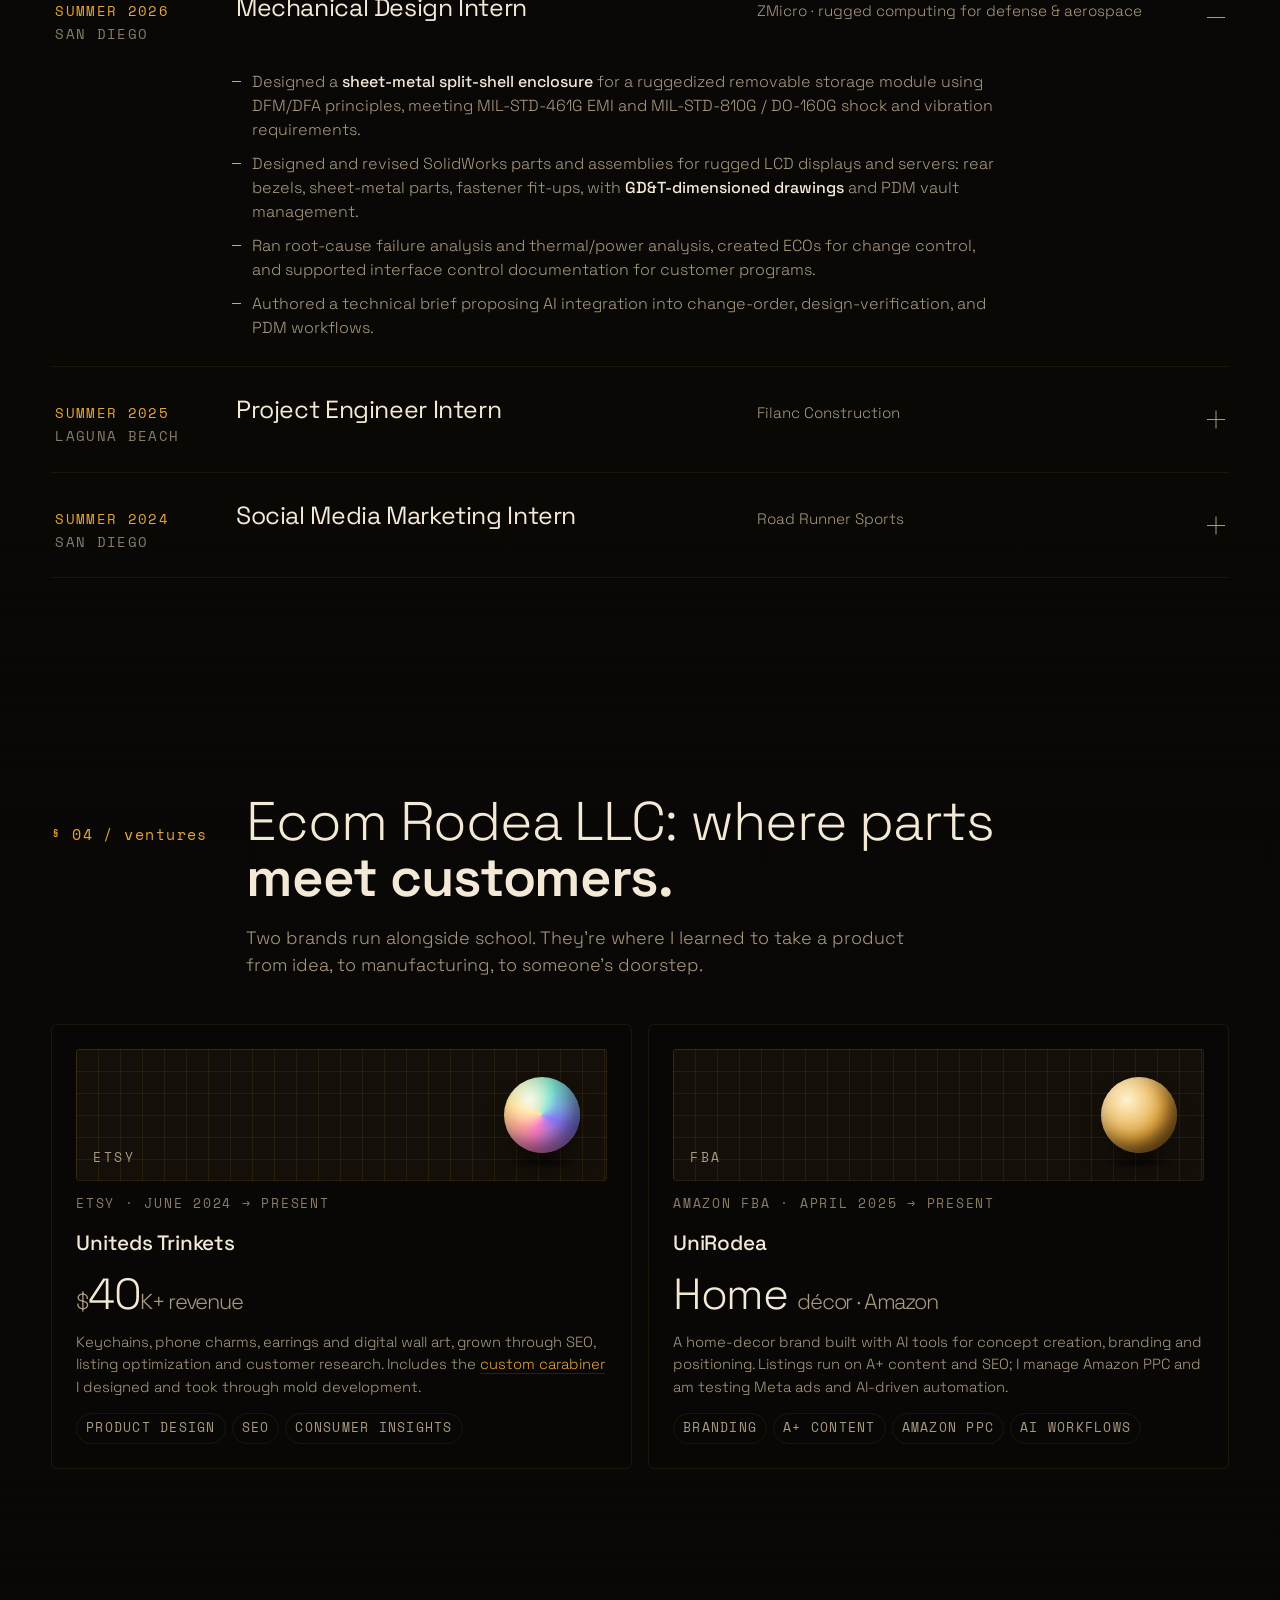
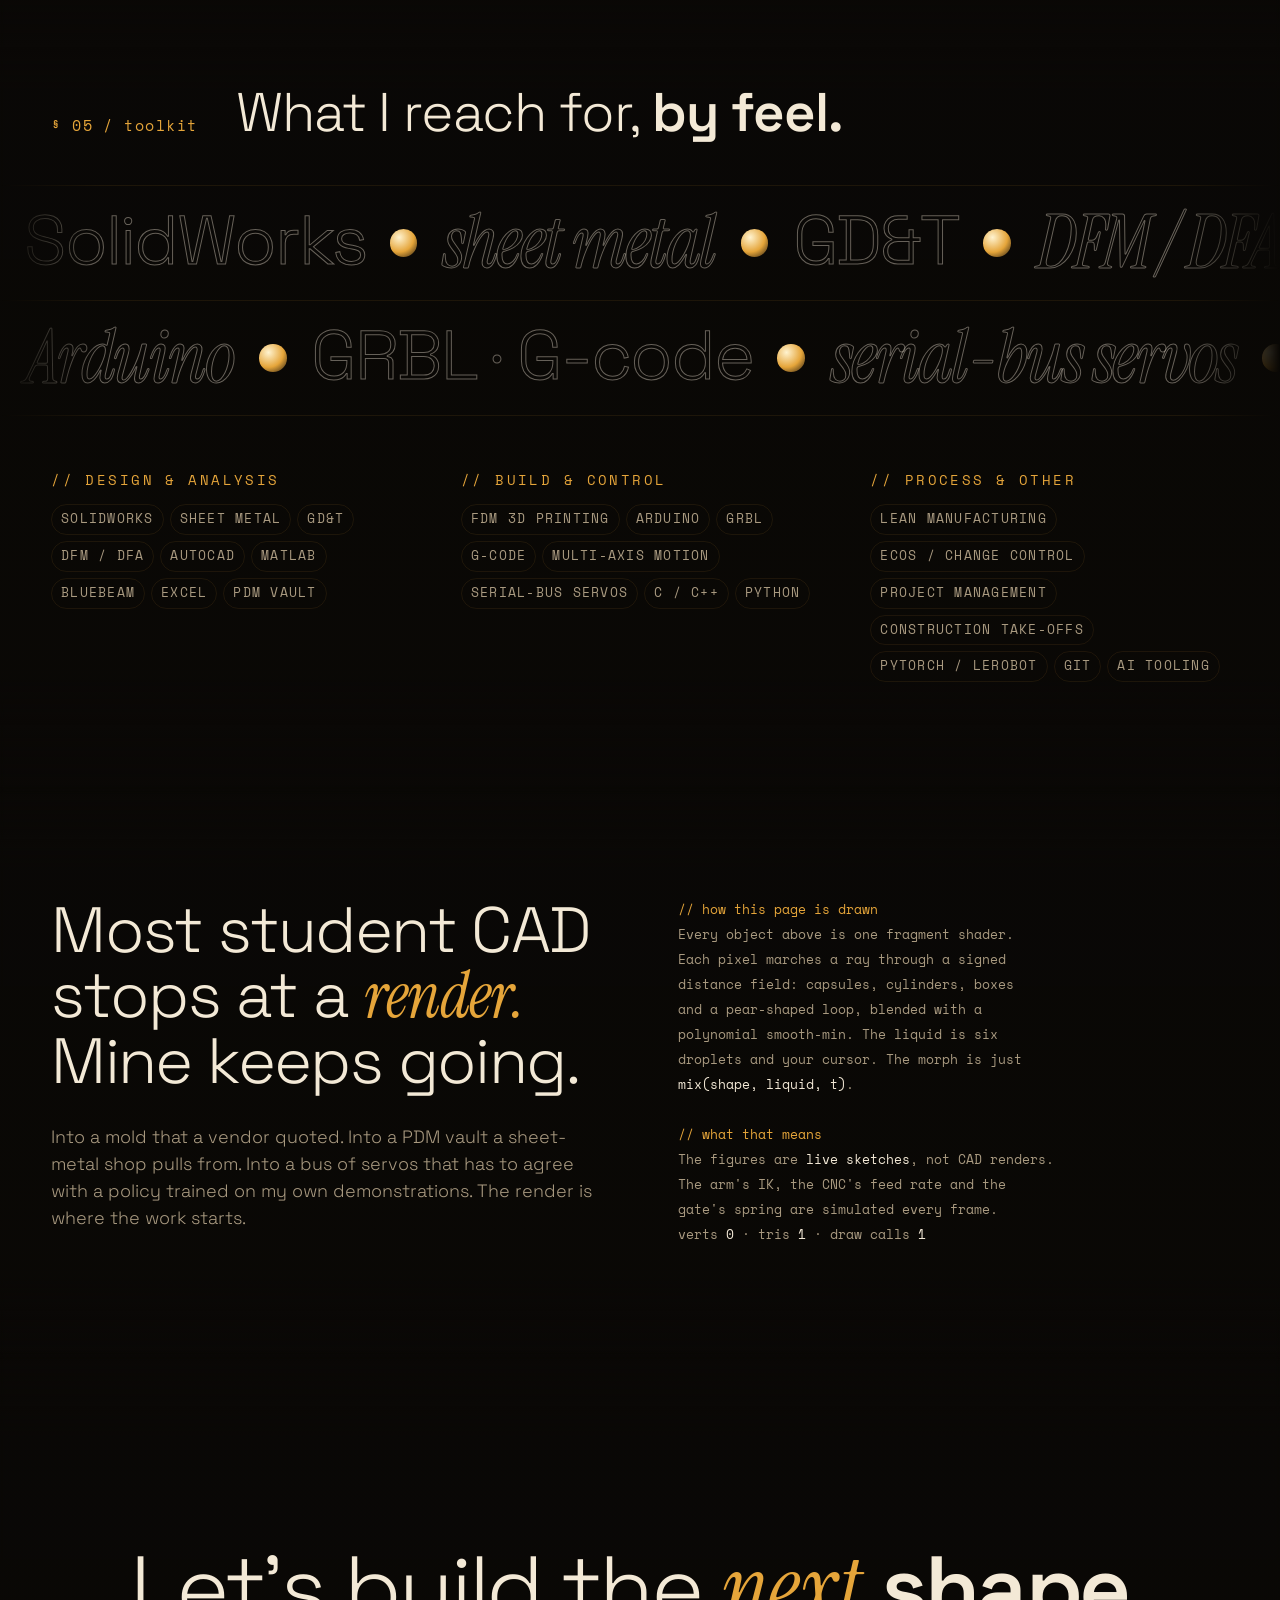
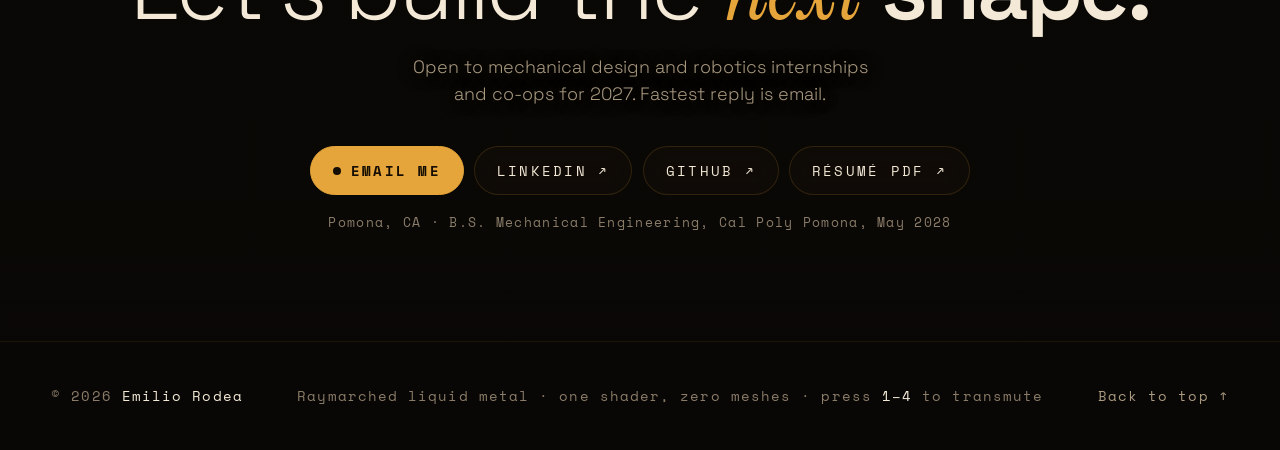
==== commit e2d78cfc: "Update arm, carabiner and CNC pages with build details - Arm: drop NEMA 17 and floating-assembly not" ====
--- a/index.html
+++ b/index.html
@@ -179,7 +179,7 @@
     <div class="stick">
       <div class="copy reveal">
         <span class="ch-no" aria-hidden="true">03</span>
-        <div class="ch-kicker"><span>§ 02 / builds · 03</span><span class="st">personal · complete</span></div>
+        <div class="ch-kicker"><span>§ 02 / builds · 03</span><span class="st">course project · complete</span></div>
         <h2 class="ch-title">A mini CNC, wired and tuned <b>by hand.</b></h2>
         <p class="ch-lede">Three lead-screw axes on bearings, a wood frame, a 3D-printed spindle mount, and an Arduino running GRBL to turn G-code into coordinated motion. It's where my motion-control work started, and the stepping stone to the arm.</p>
         <dl class="mini">
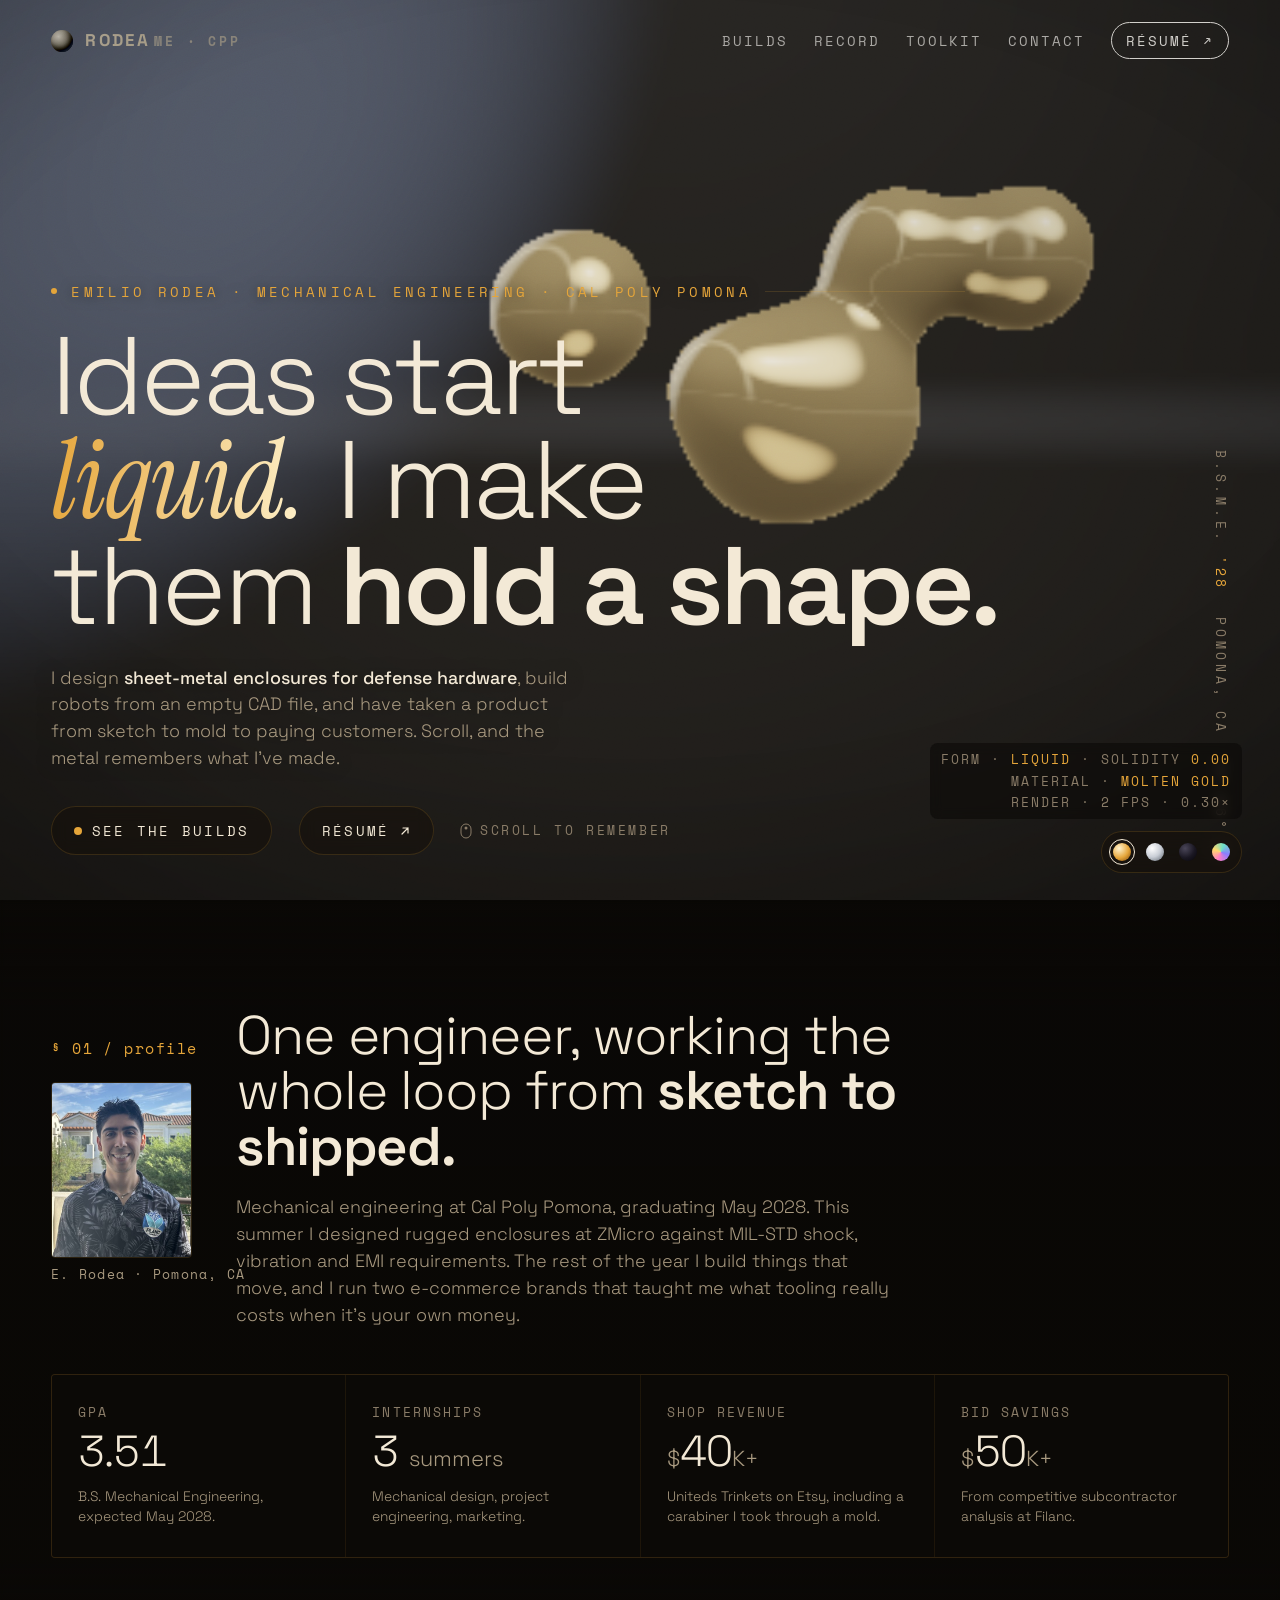
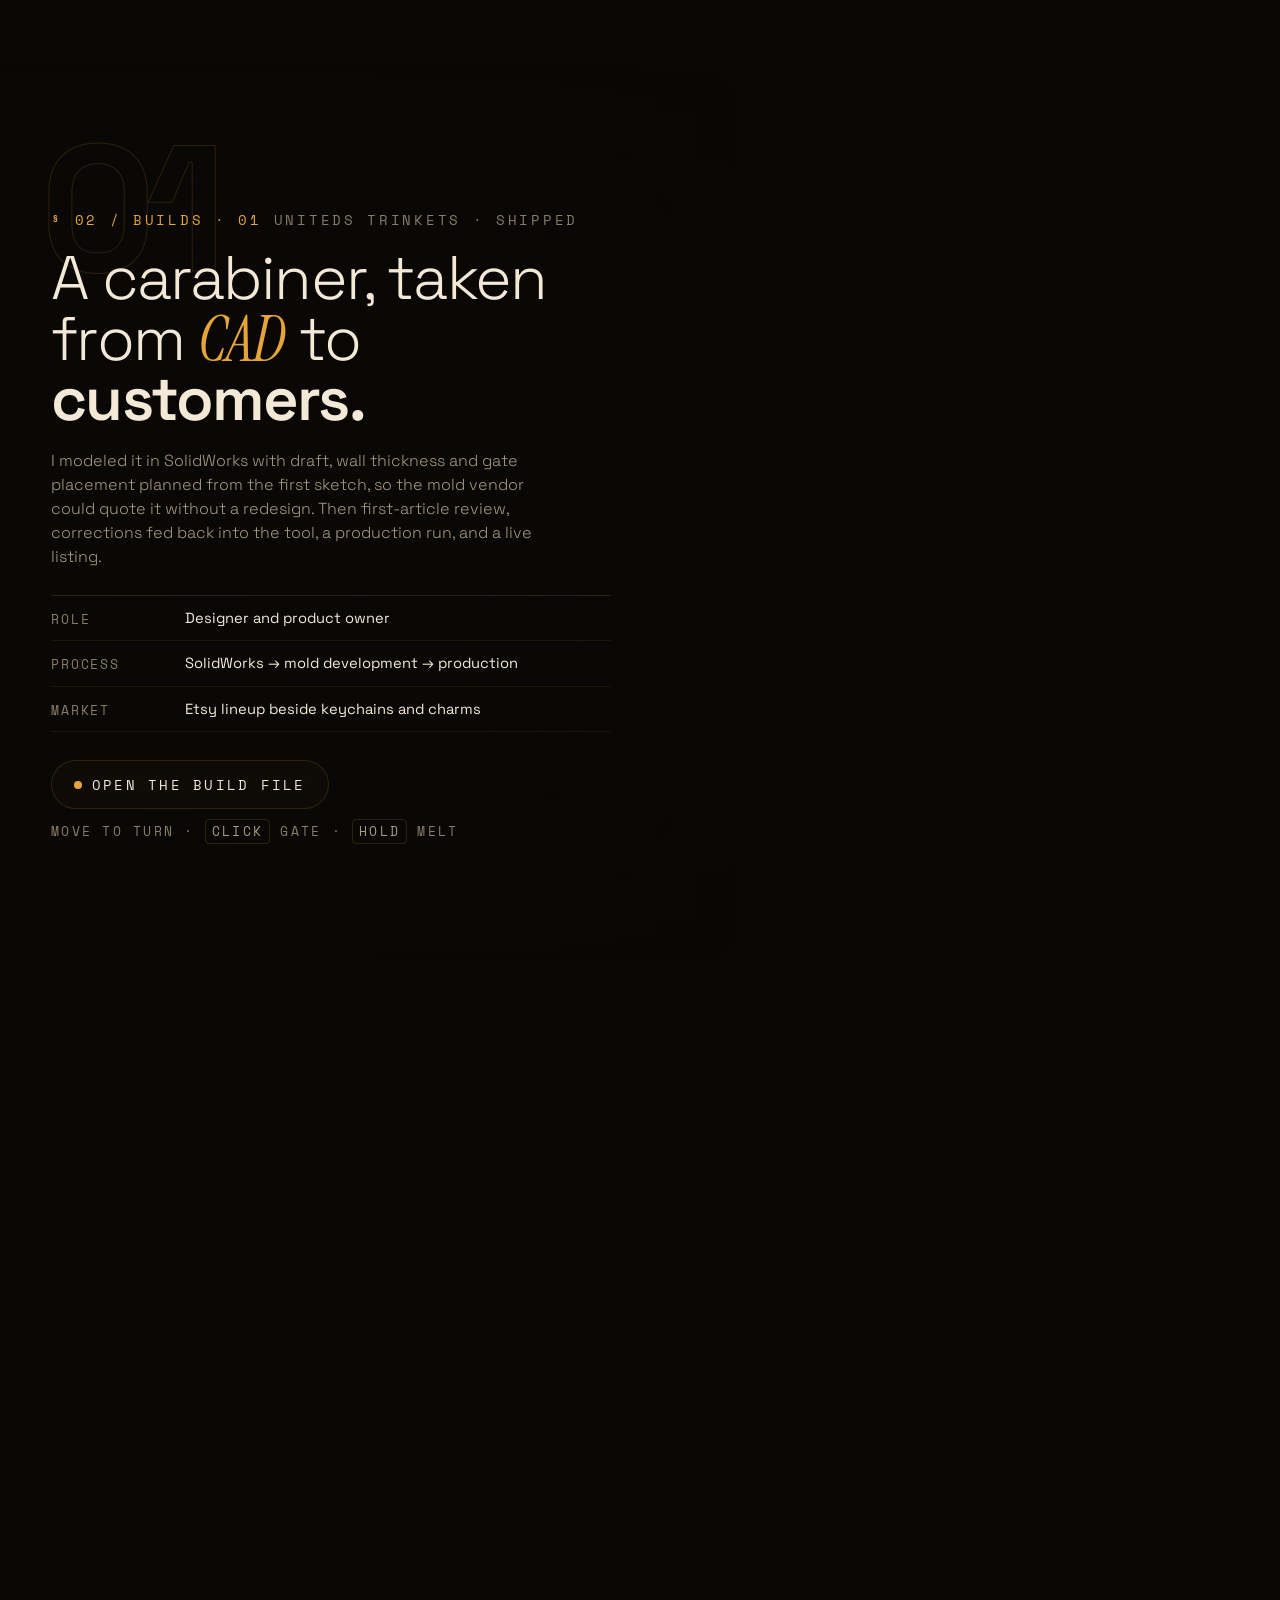
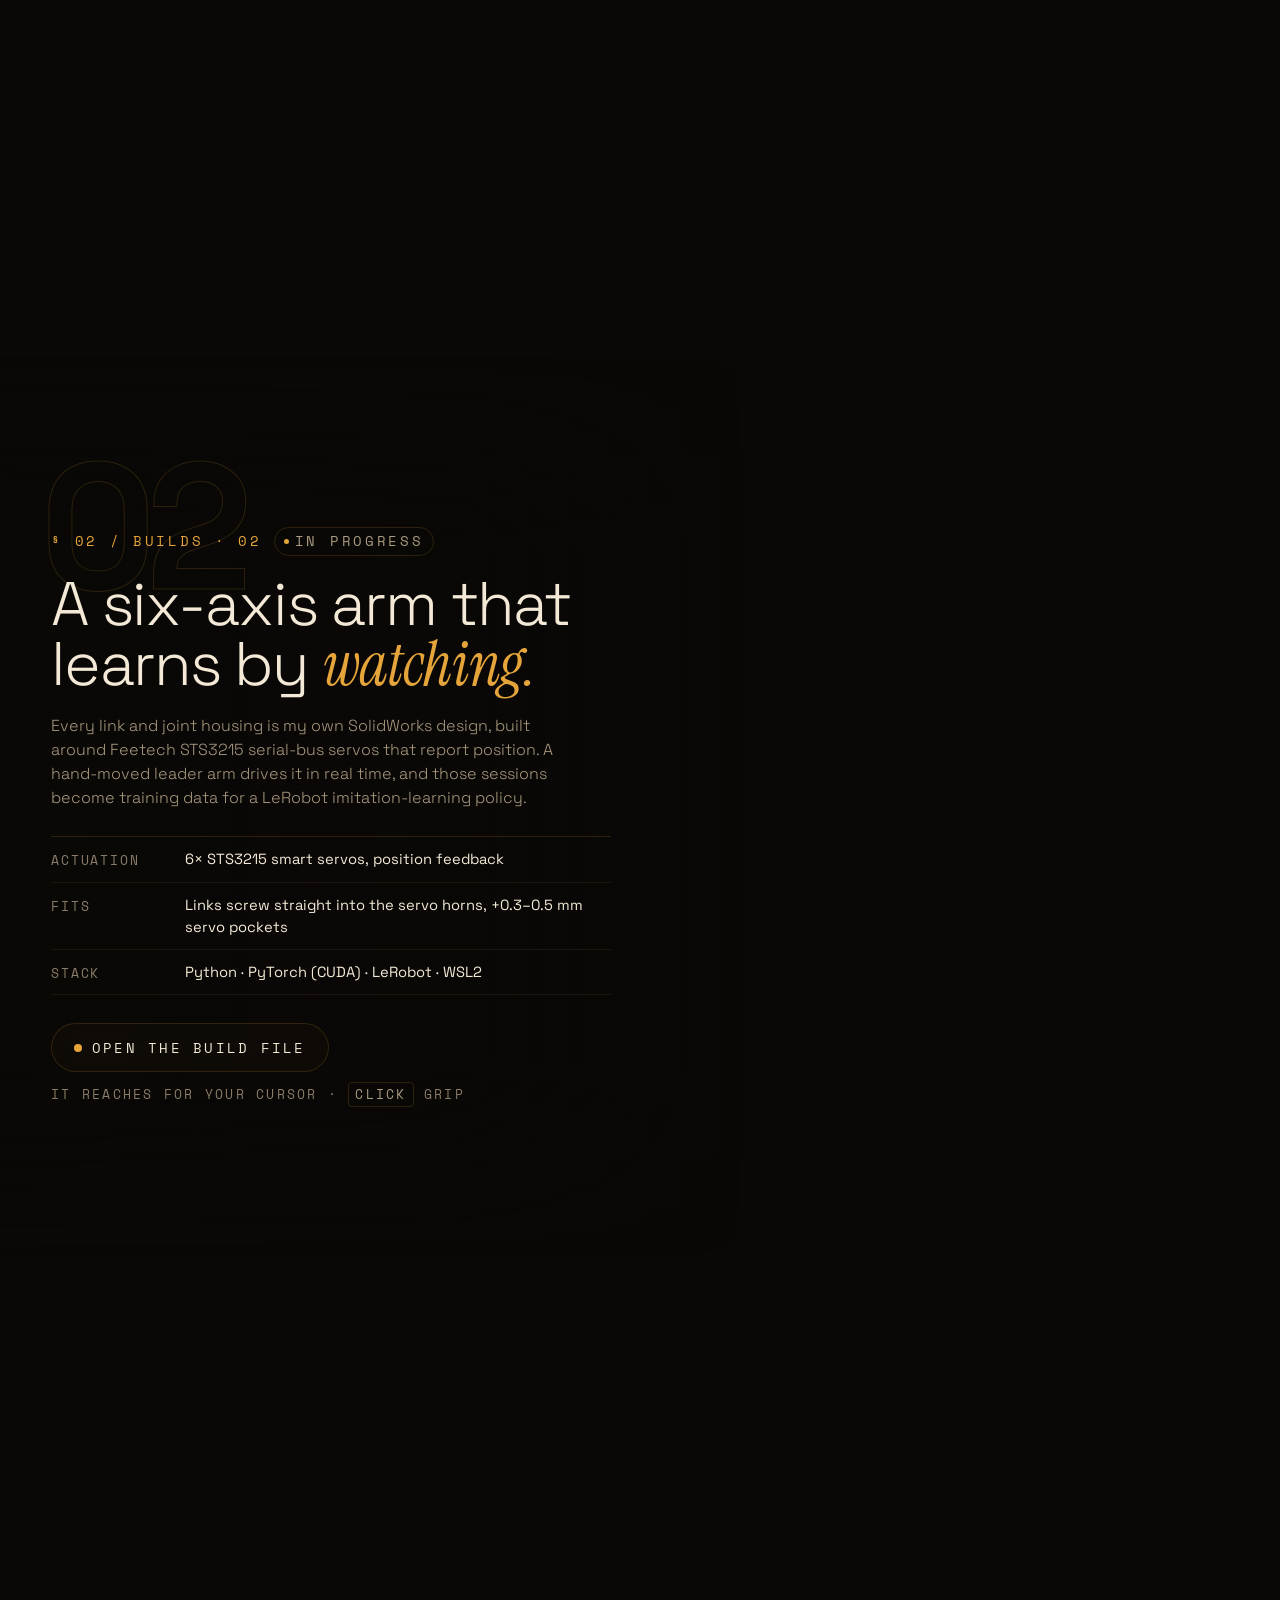
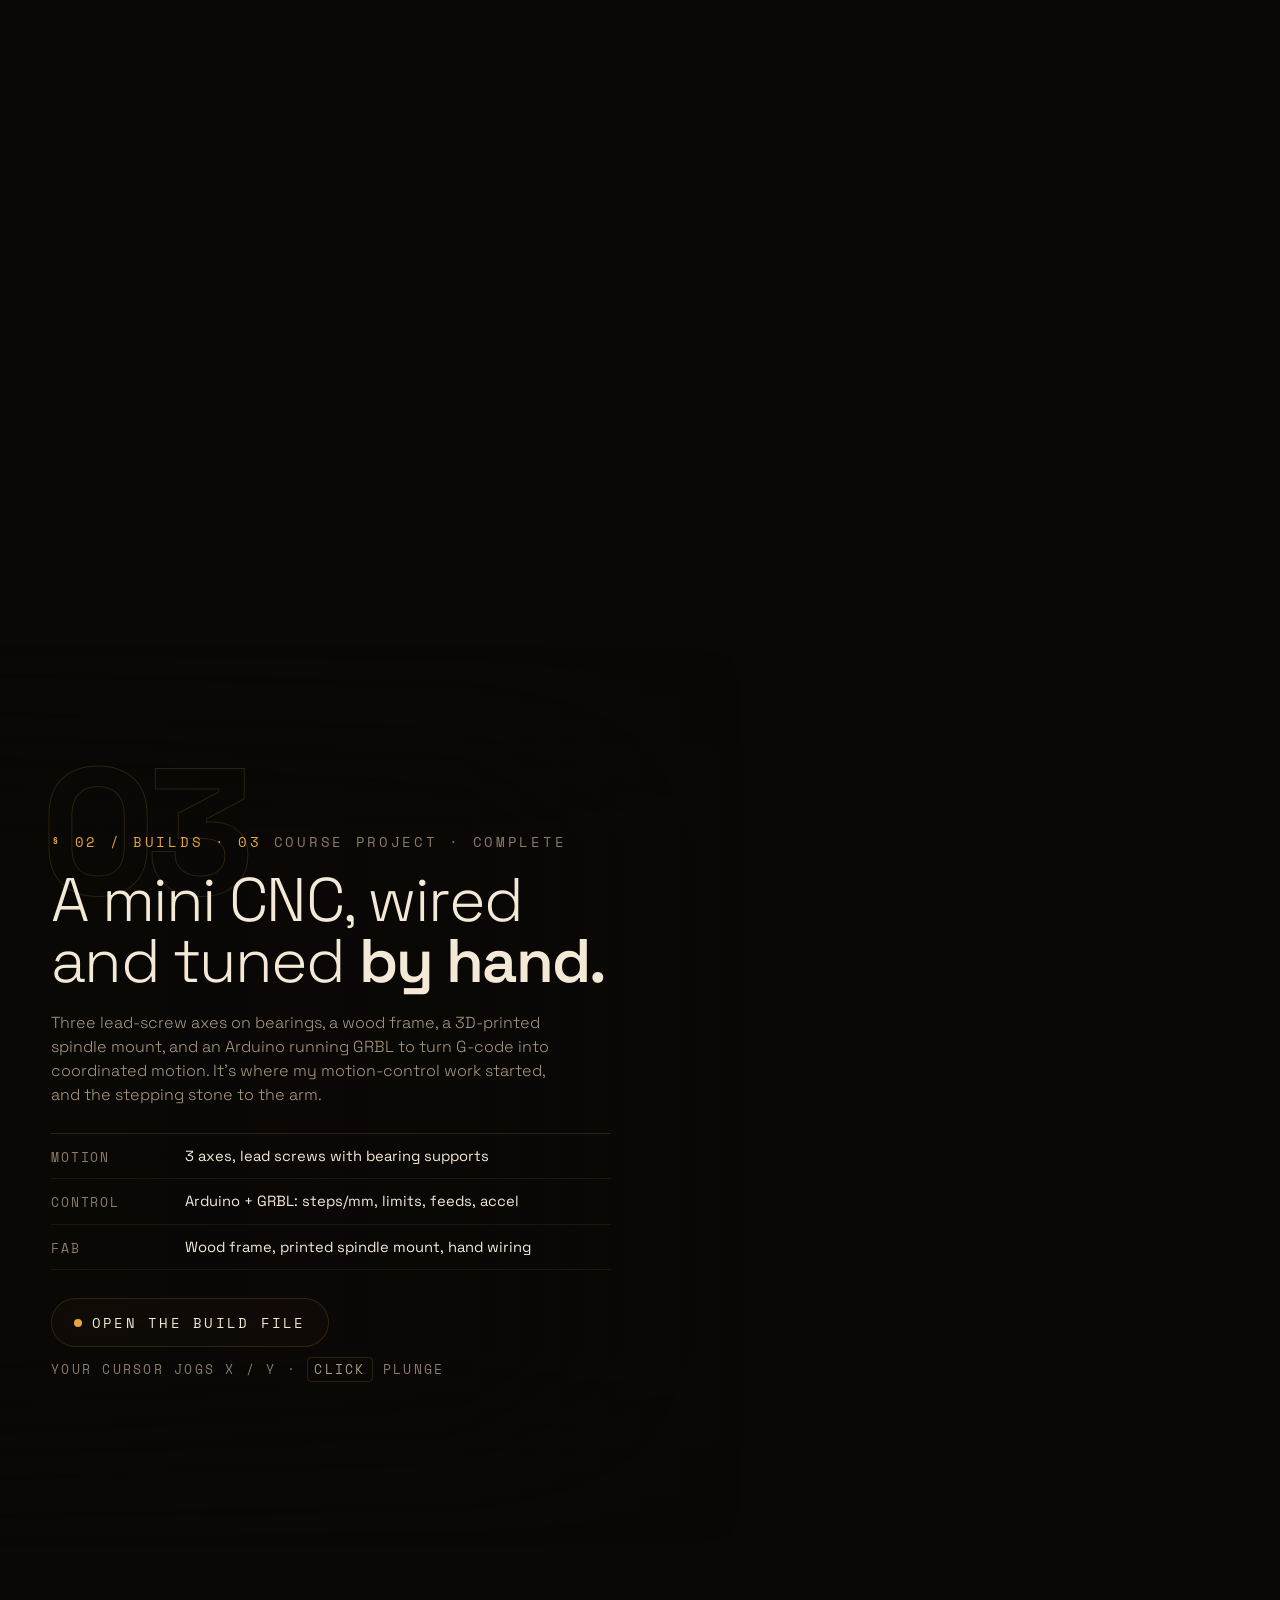
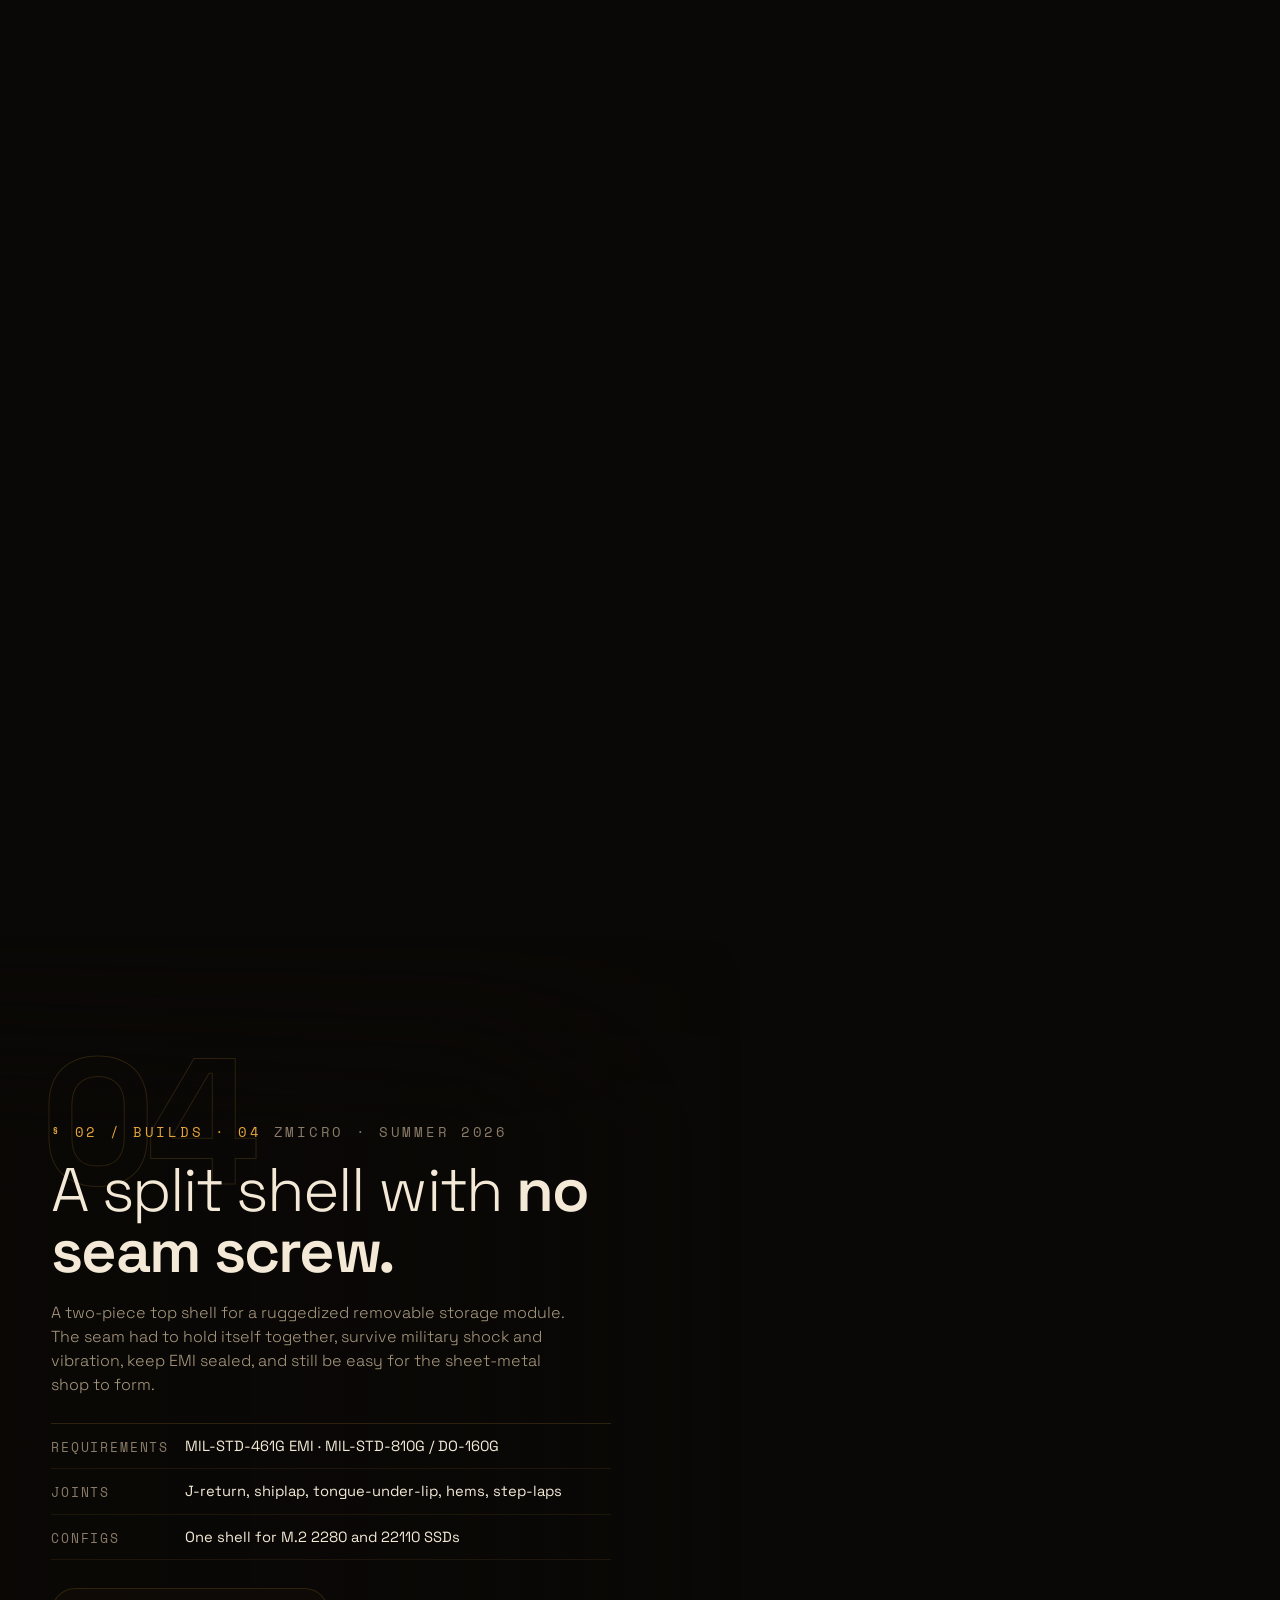
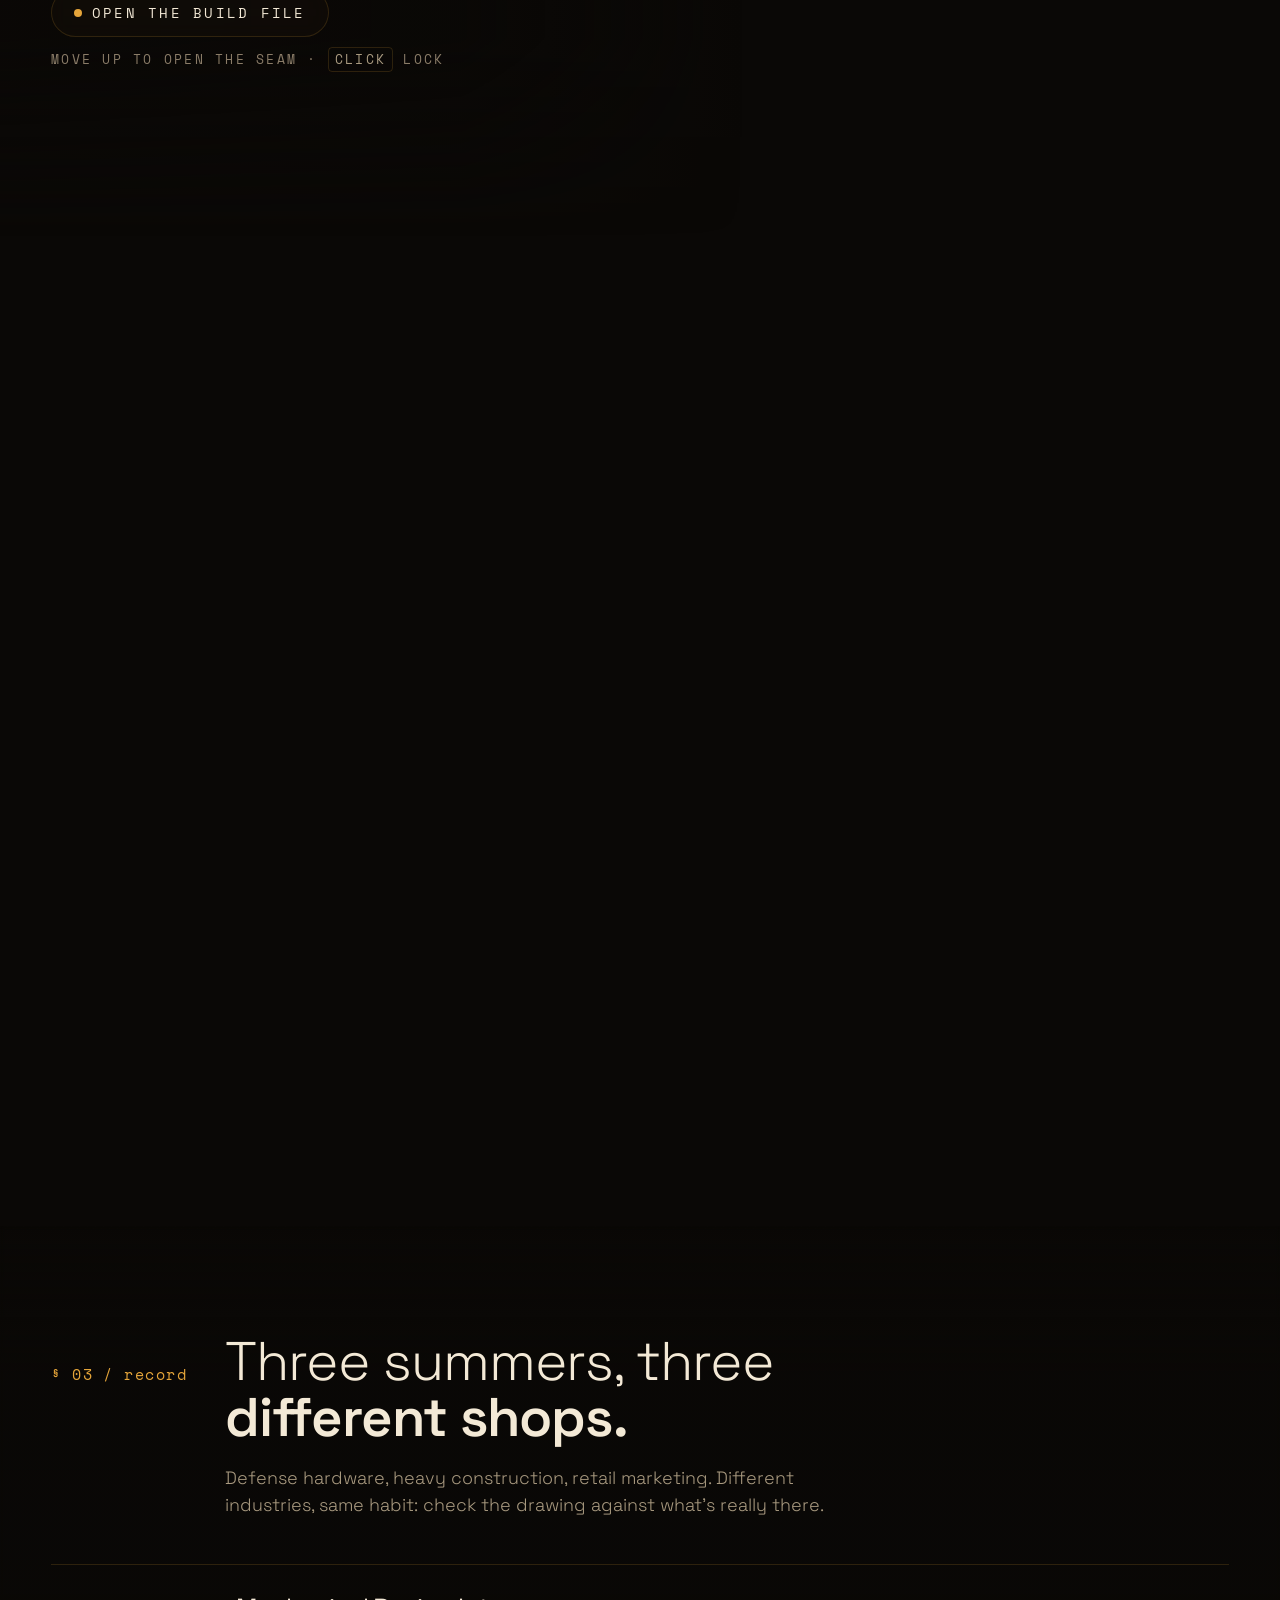
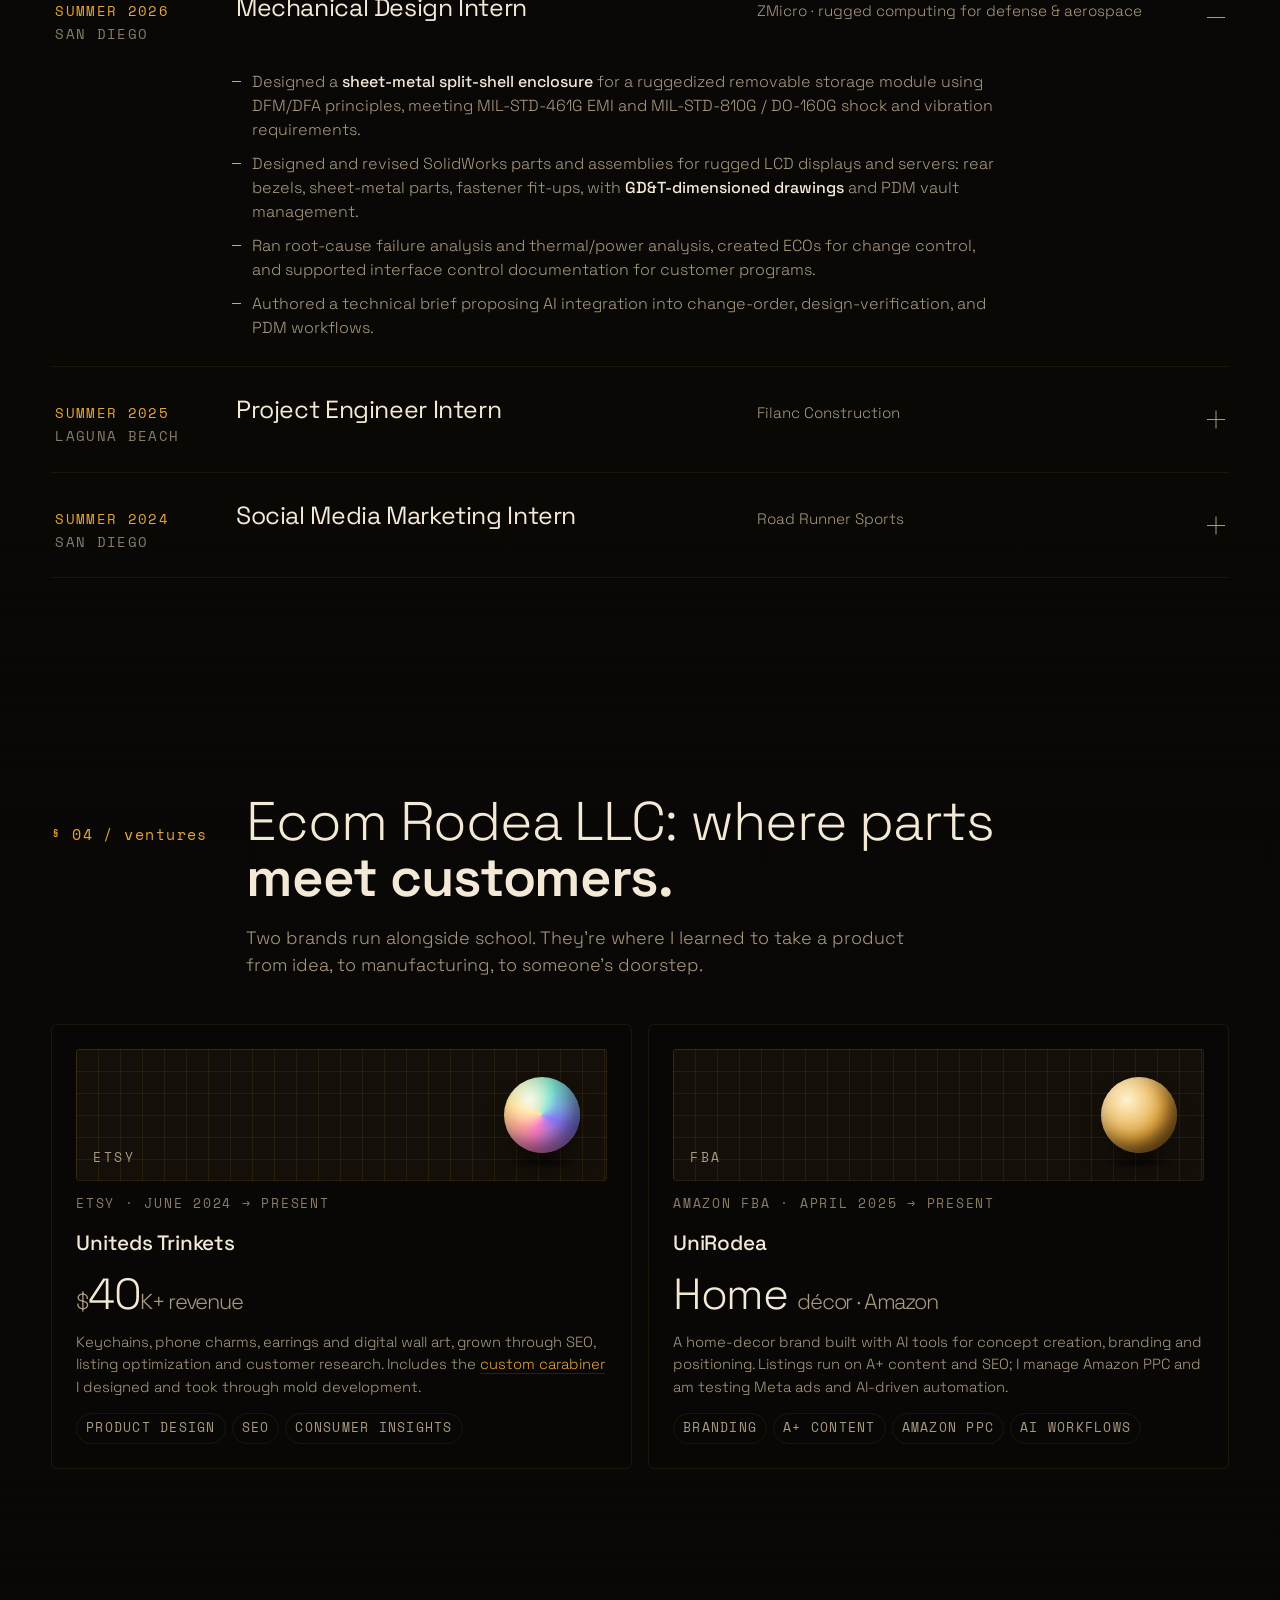
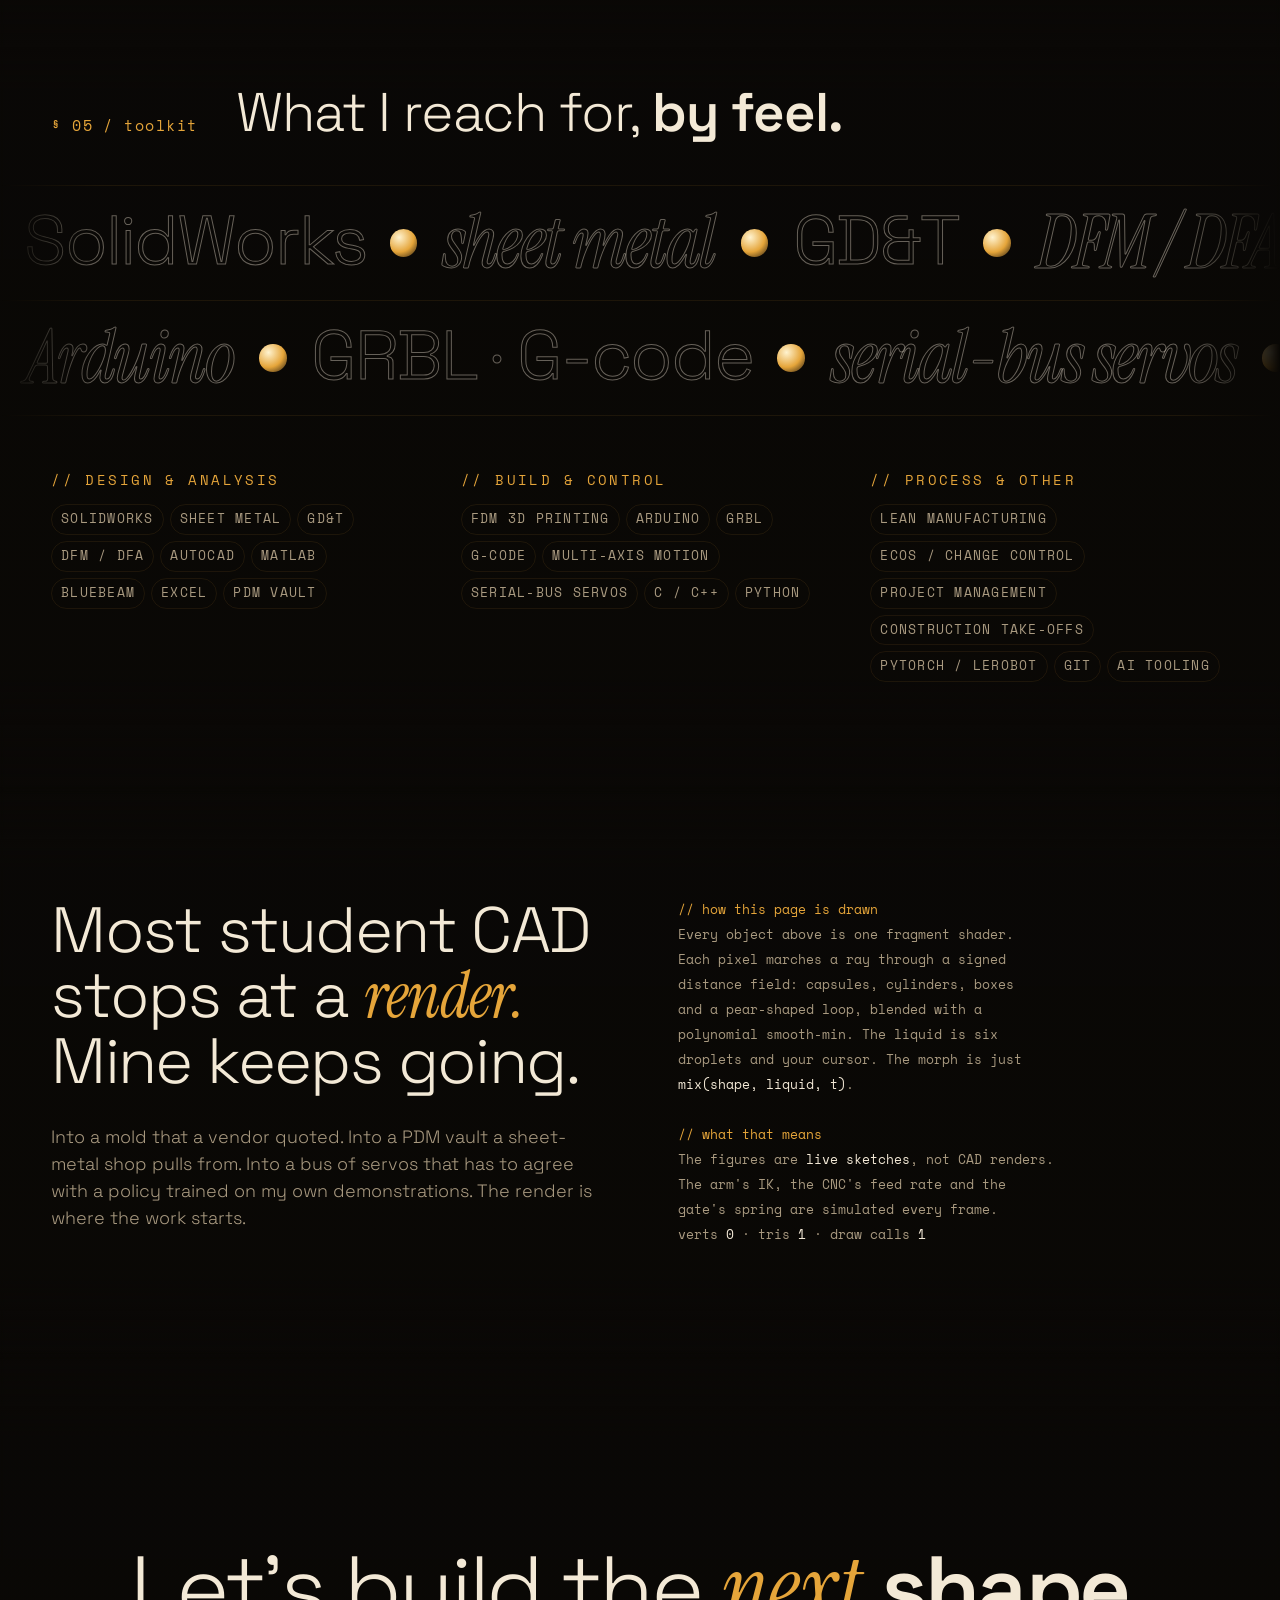
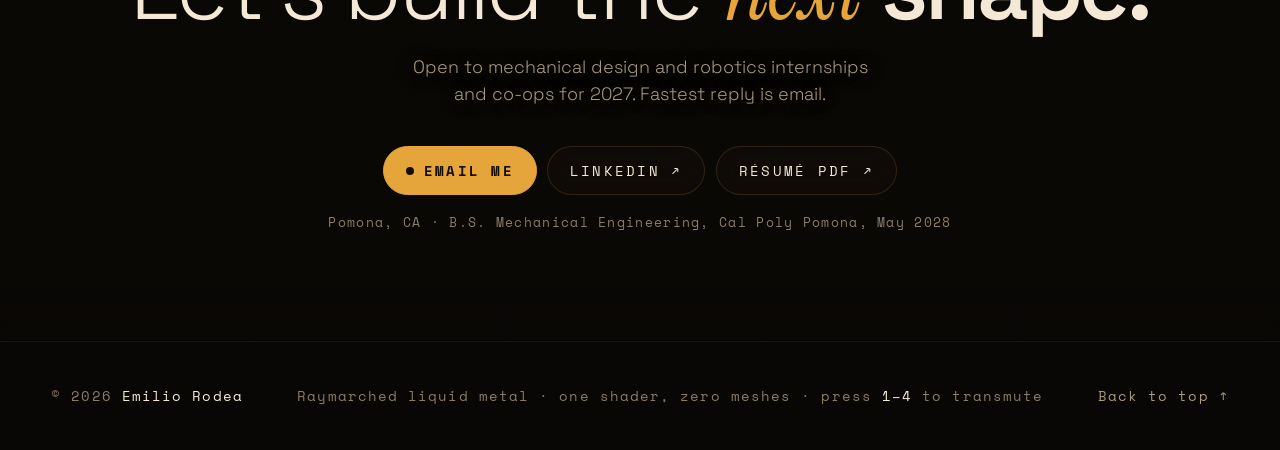
==== commit d70670ef: "Add résumé, contact links and approved ZMicro images; drop Etsy slot - Résumé PDF wired to all résum" ====
--- a/index.html
+++ b/index.html
@@ -337,11 +337,9 @@
     <div class="cta reveal">
       <h2>Let's build the <em class="s">next</em> <b>shape.</b></h2>
       <p class="hero-sub">Open to mechanical design and robotics internships and co-ops for 2027. Fastest reply is email.</p>
-      <!-- TODO(Emilio): replace the three placeholder links below -->
       <div class="cta-row">
-        <a class="btn solid" href="mailto:YOUR_EMAIL@example.com"><span class="g" aria-hidden="true"></span>Email me</a>
-        <a class="btn" href="https://www.linkedin.com/in/YOUR_HANDLE" target="_blank" rel="noopener">LinkedIn ↗</a>
-        <a class="btn" href="https://github.com/YOUR_HANDLE" target="_blank" rel="noopener">GitHub ↗</a>
+        <a class="btn solid" href="mailto:erodea05@gmail.com"><span class="g" aria-hidden="true"></span>Email me</a>
+        <a class="btn" href="https://www.linkedin.com/in/emilio-rodea" target="_blank" rel="noopener">LinkedIn ↗</a>
         <a class="btn" href="assets/resume/Emilio_Rodea_Resume.pdf" target="_blank" rel="noopener">Résumé PDF ↗</a>
       </div>
       <p class="fine">Pomona, CA · B.S. Mechanical Engineering, Cal Poly Pomona, May 2028</p>
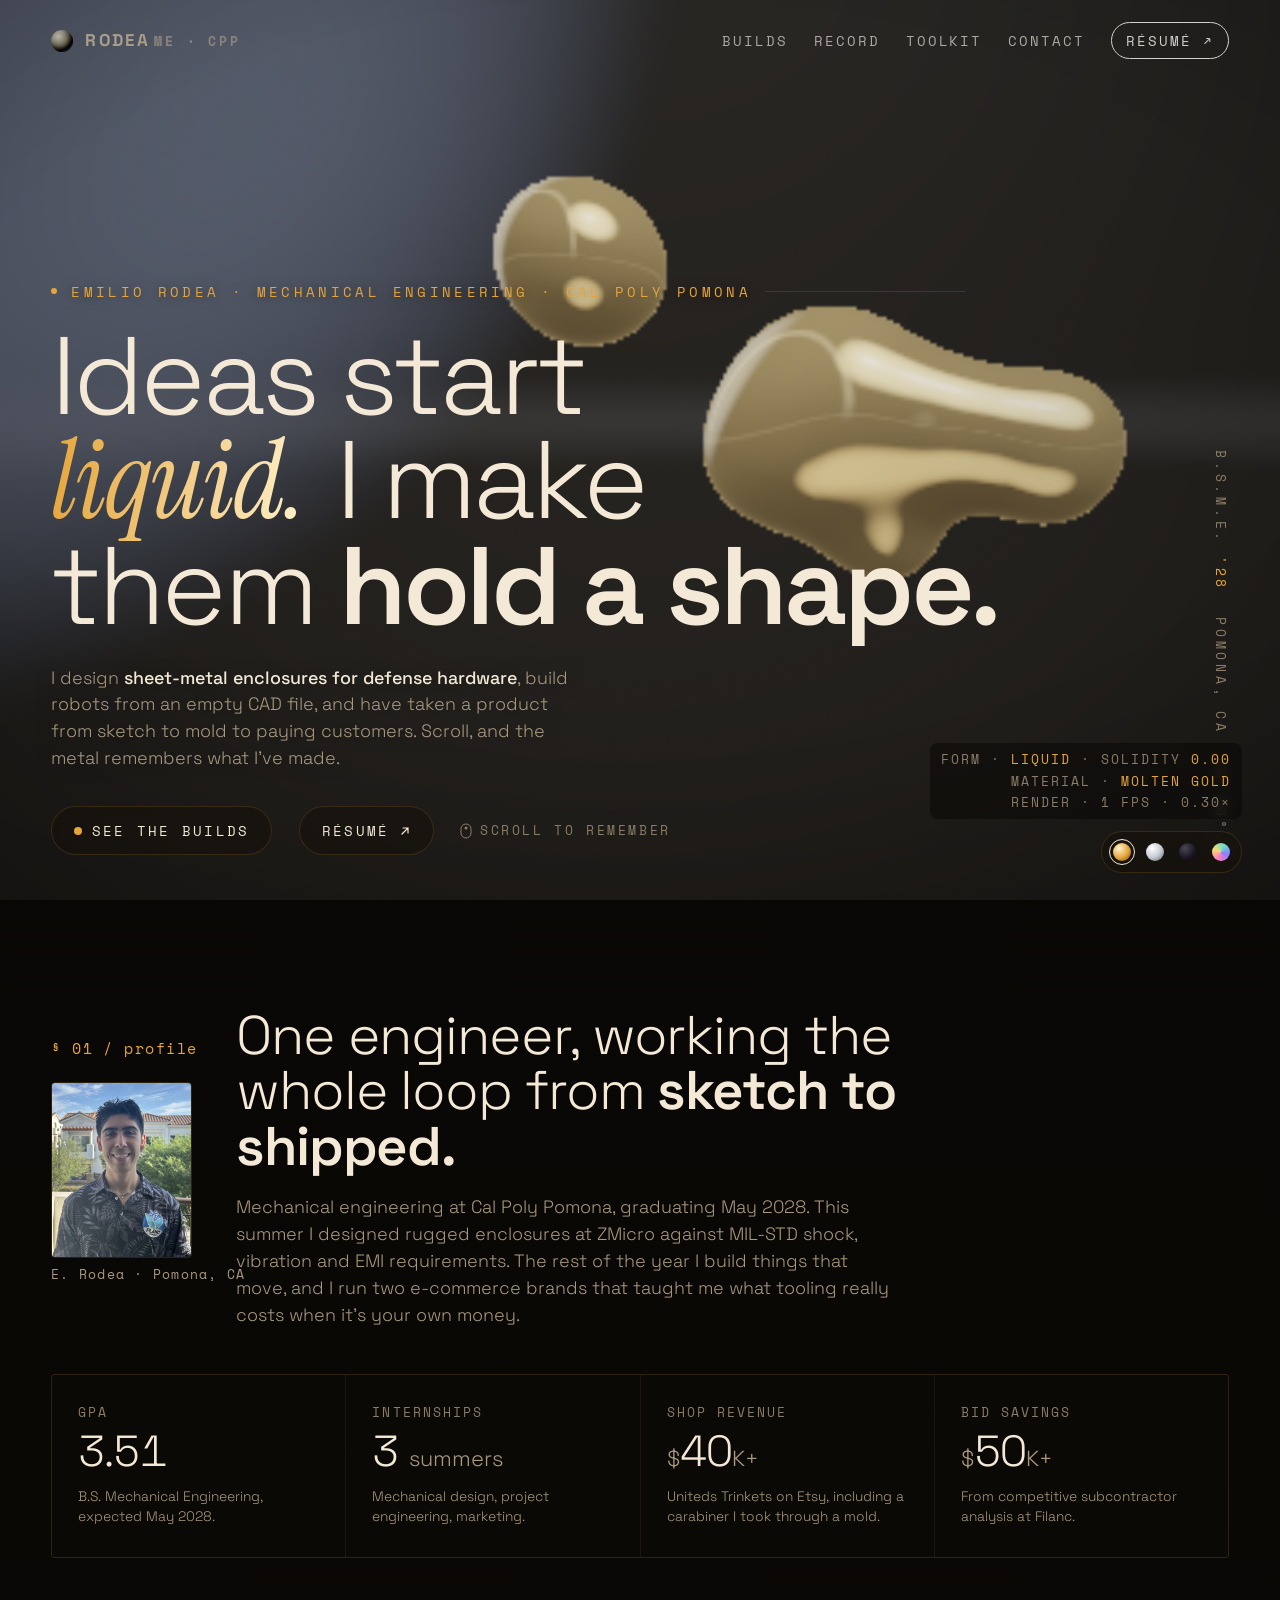
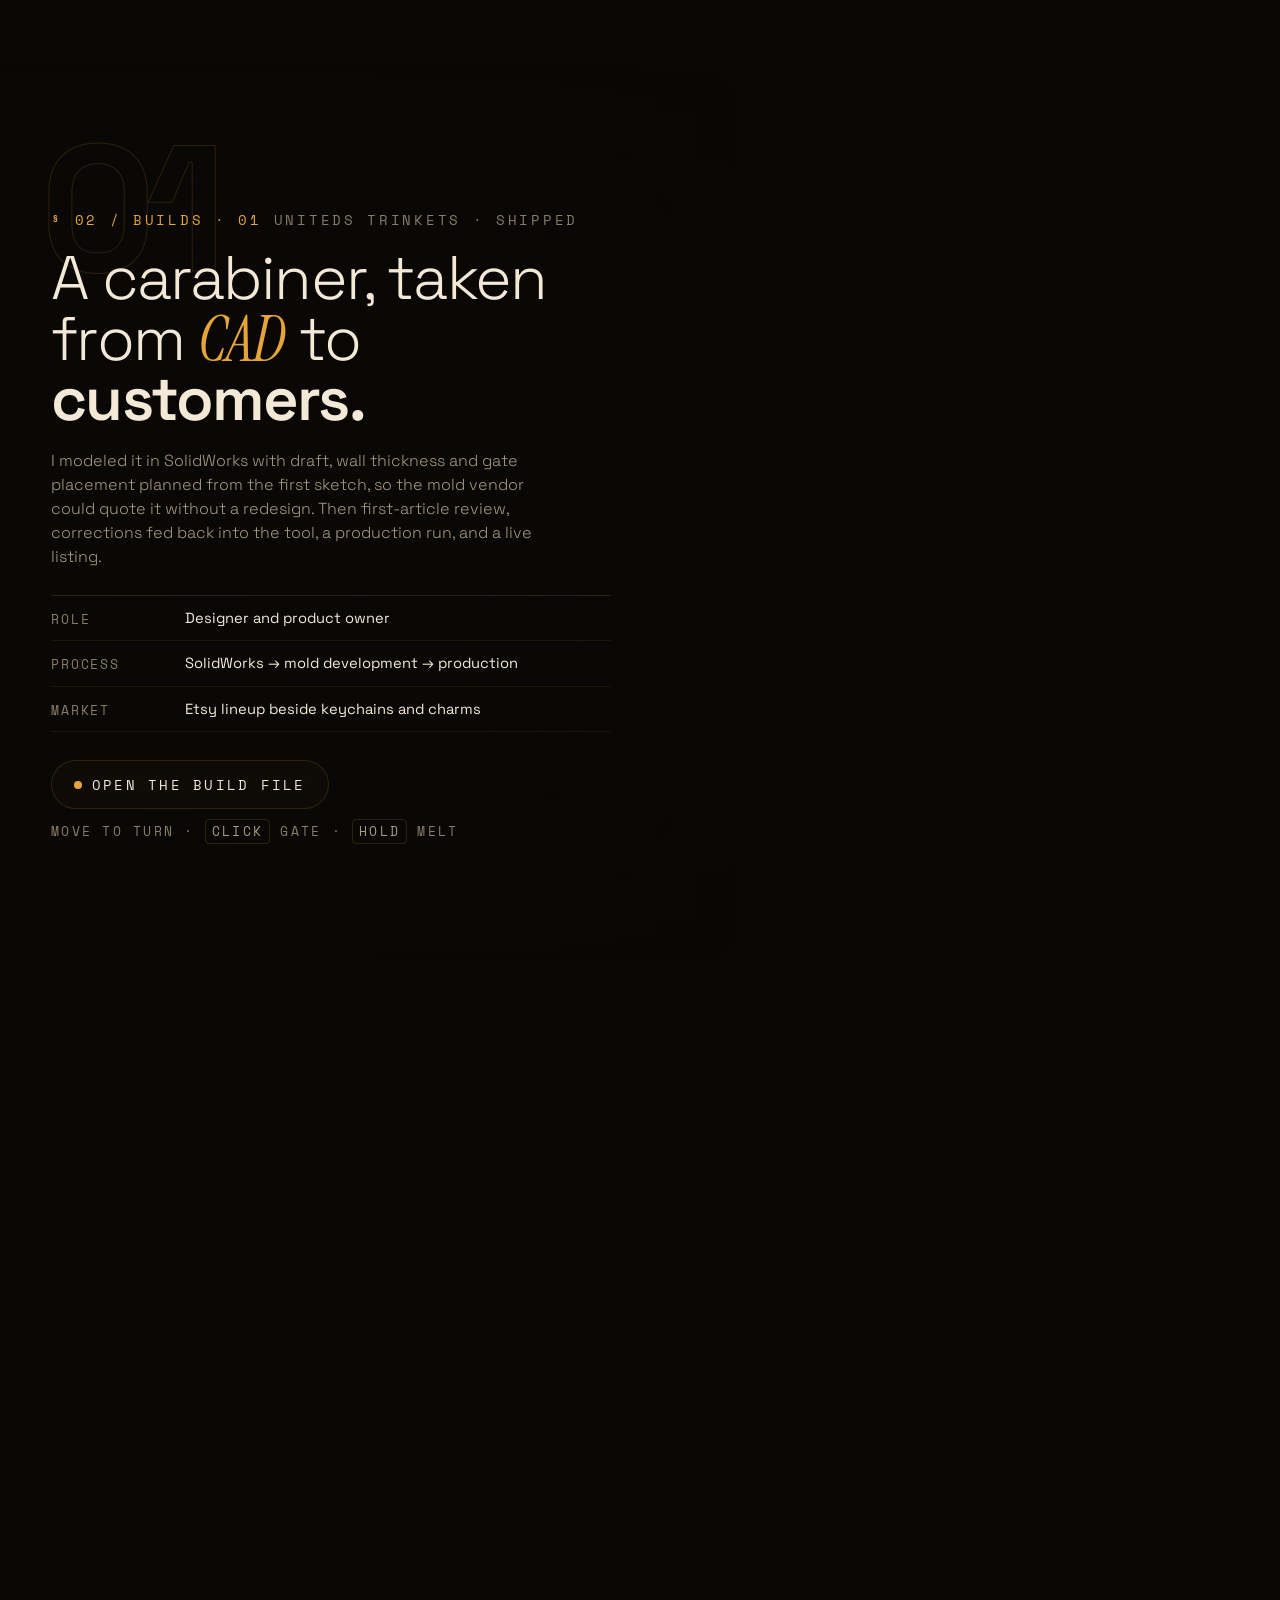
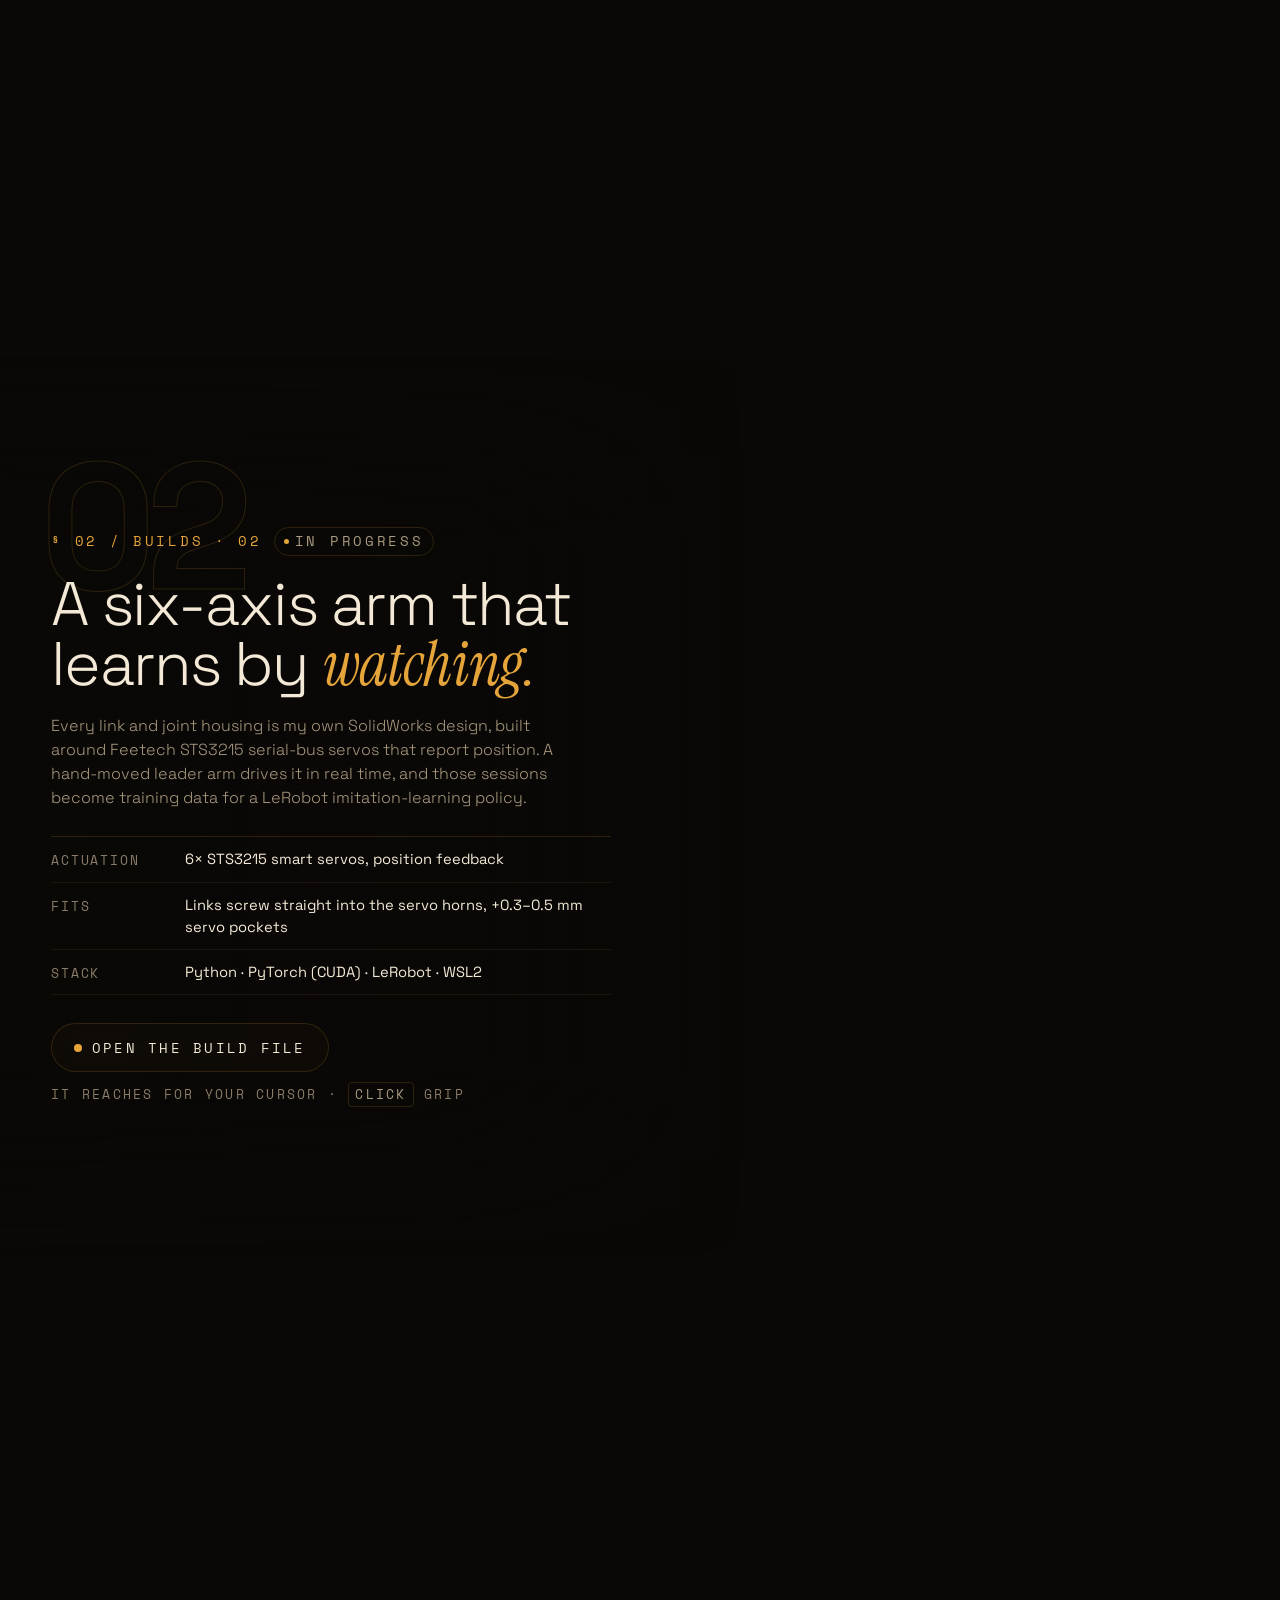
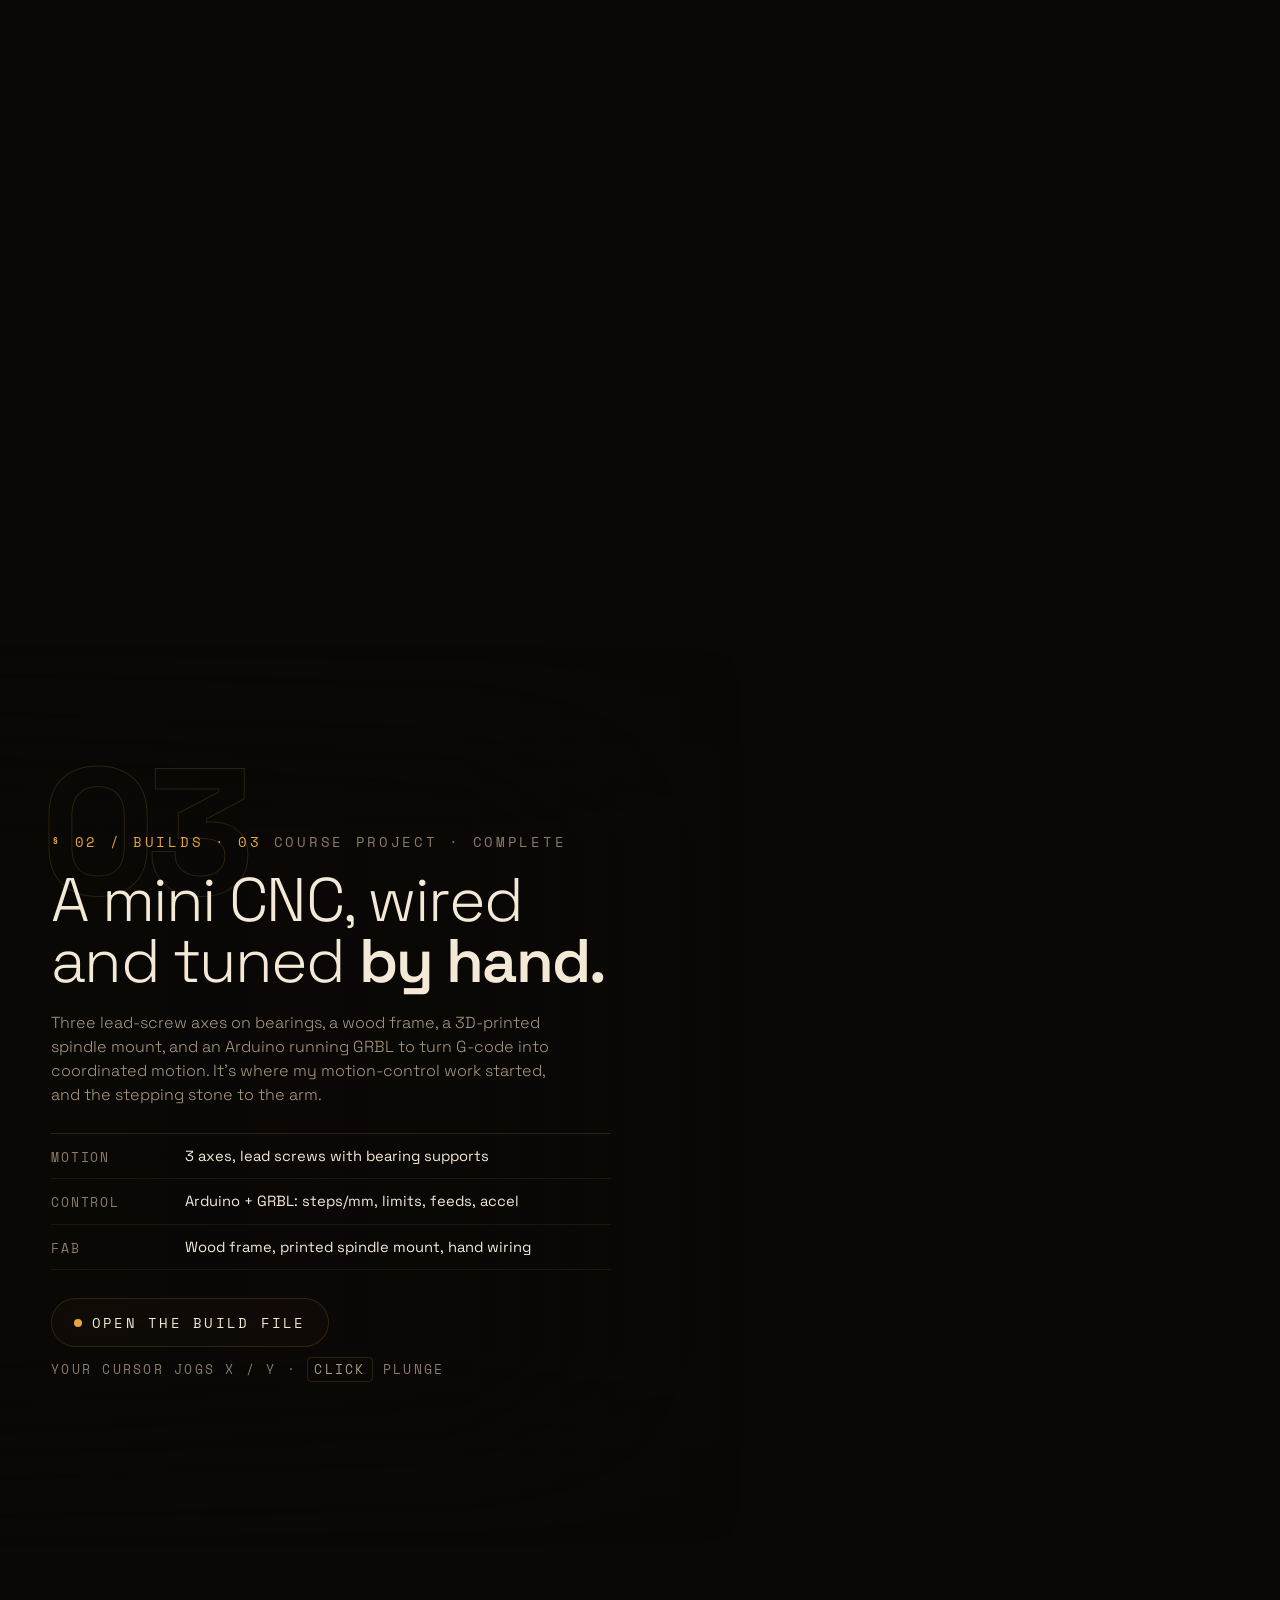
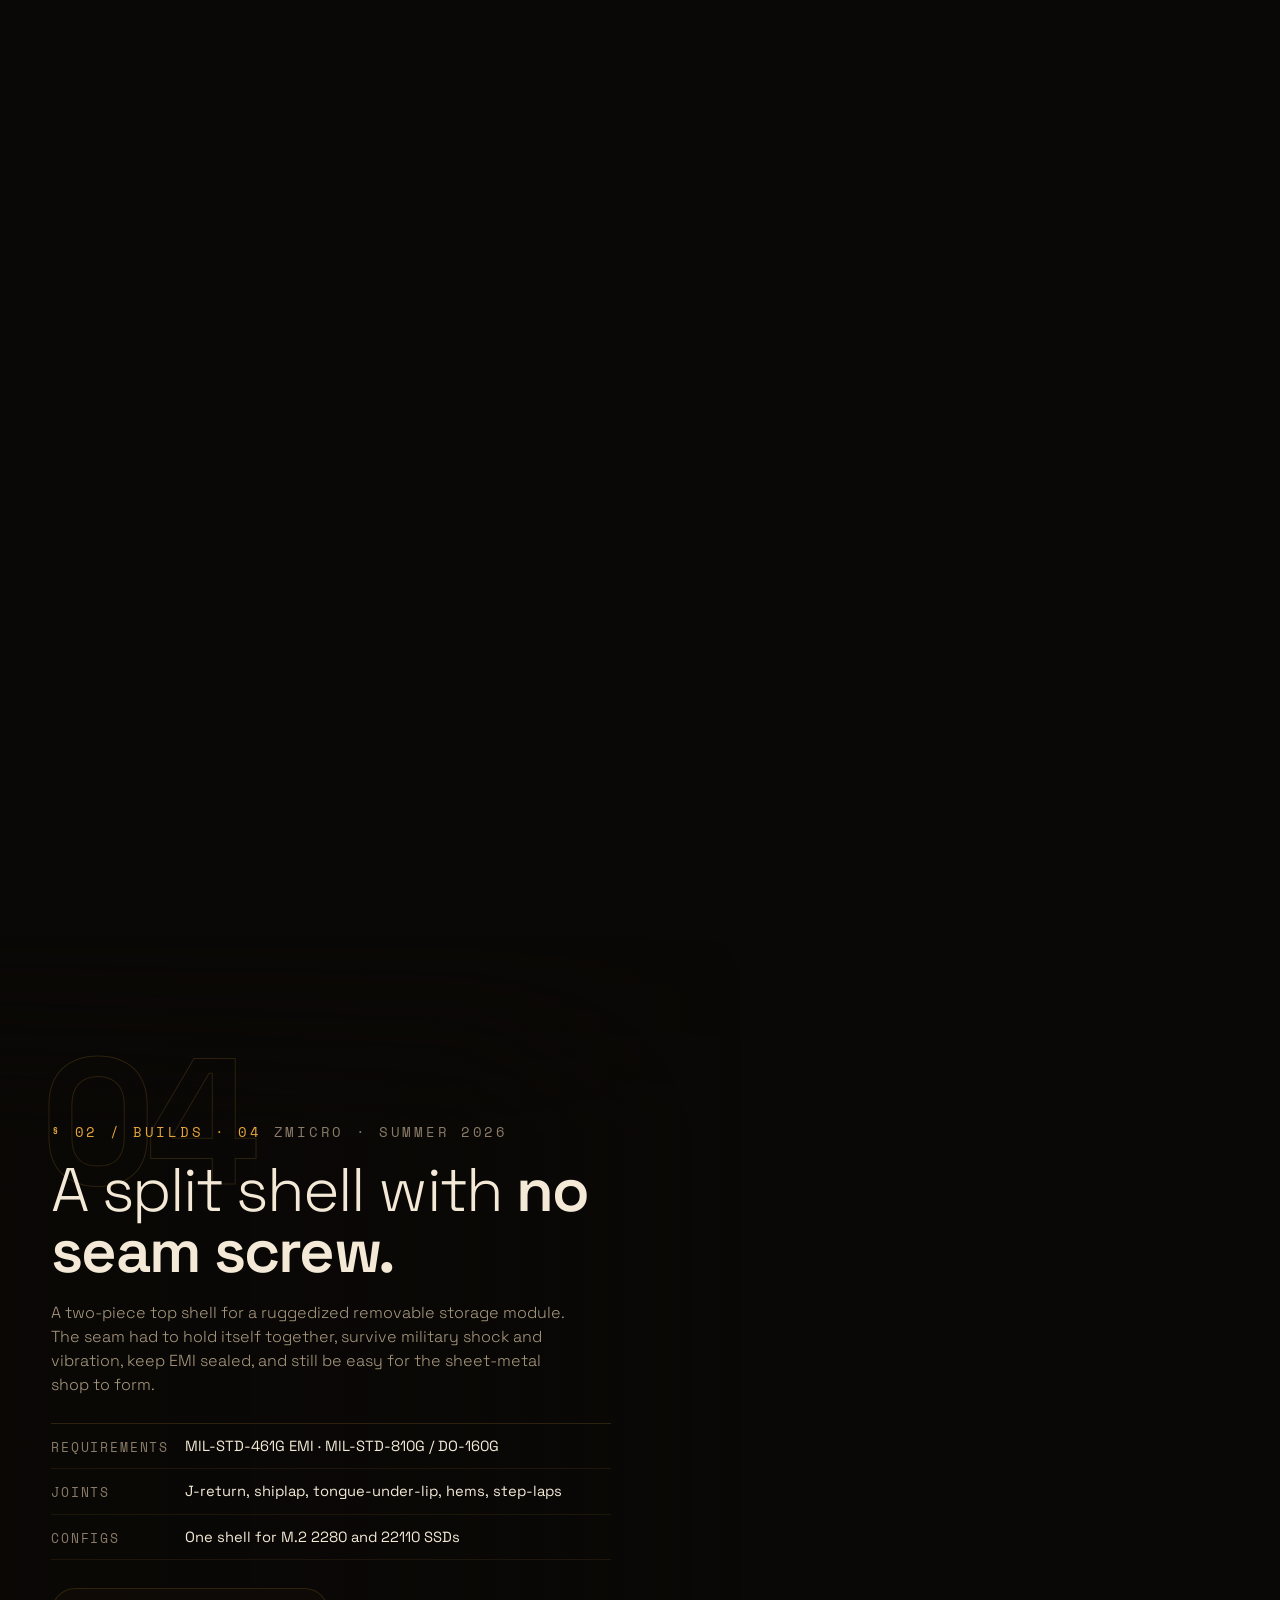
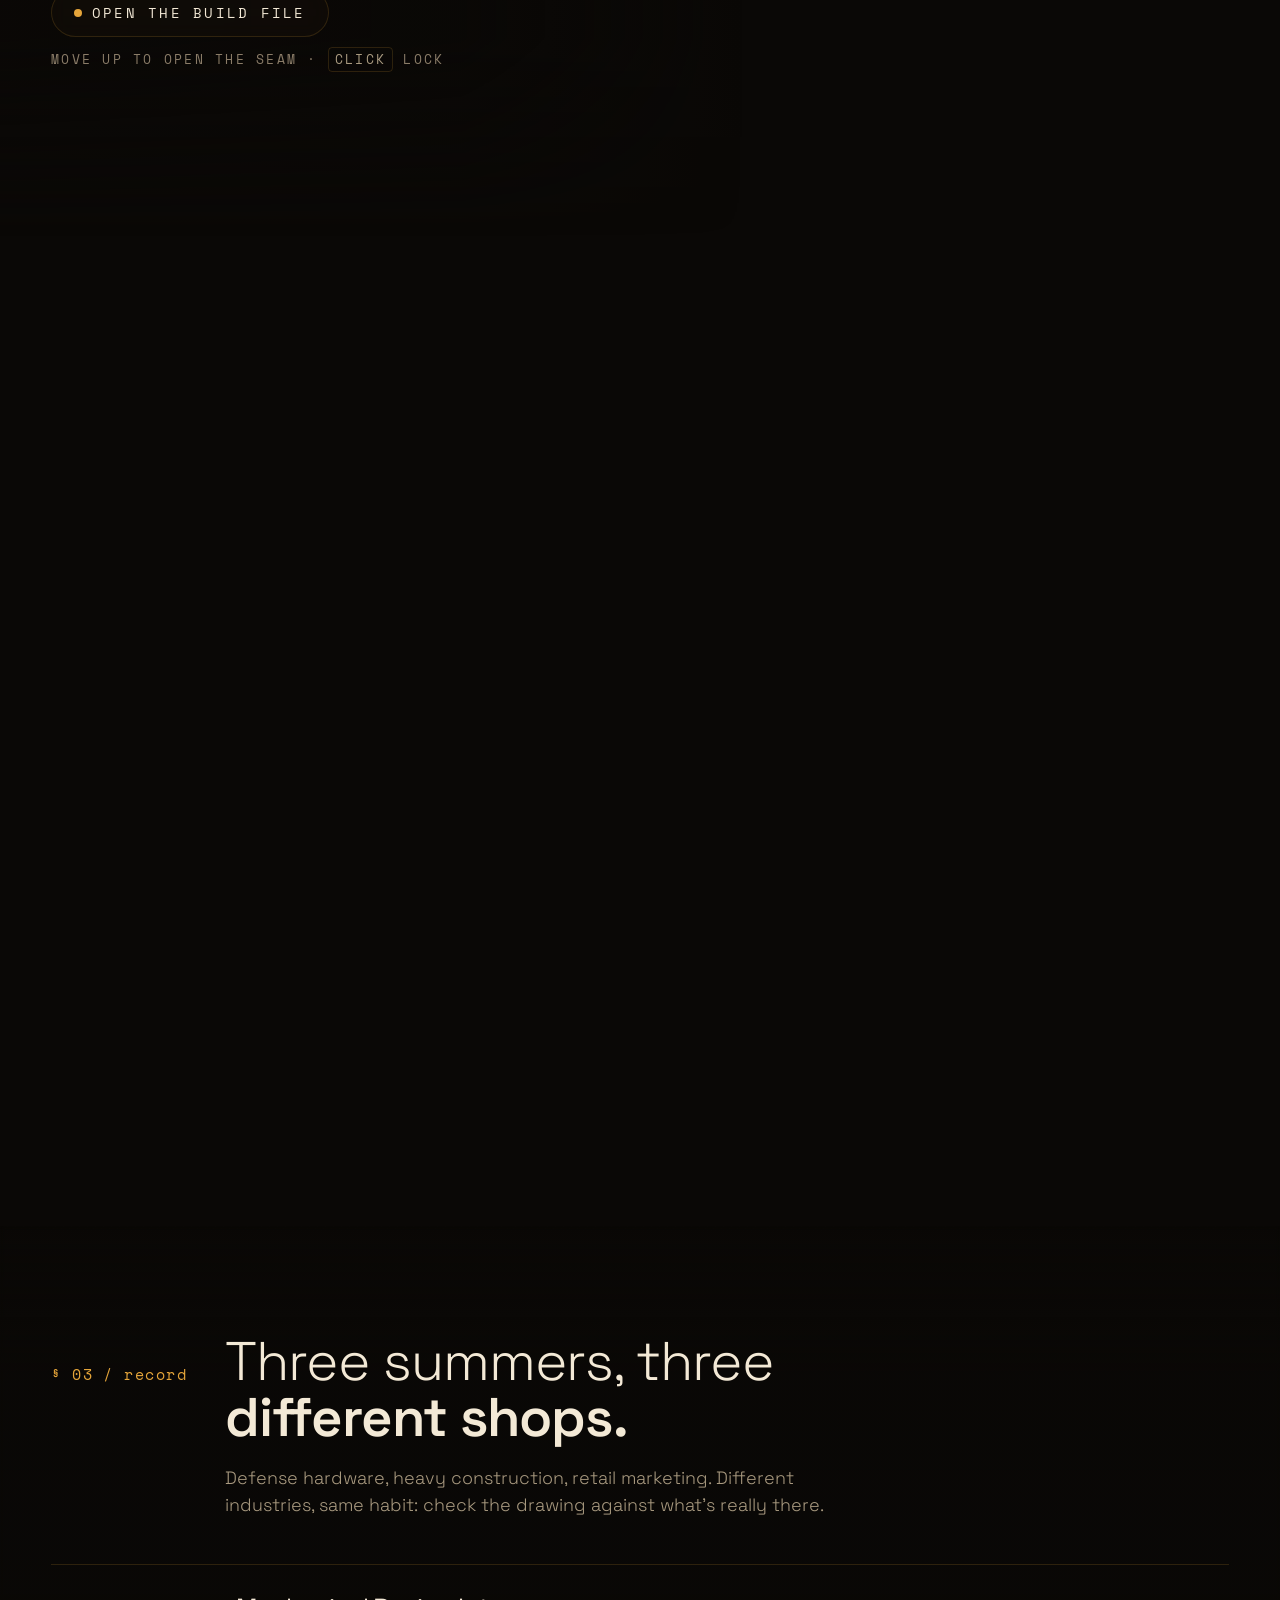
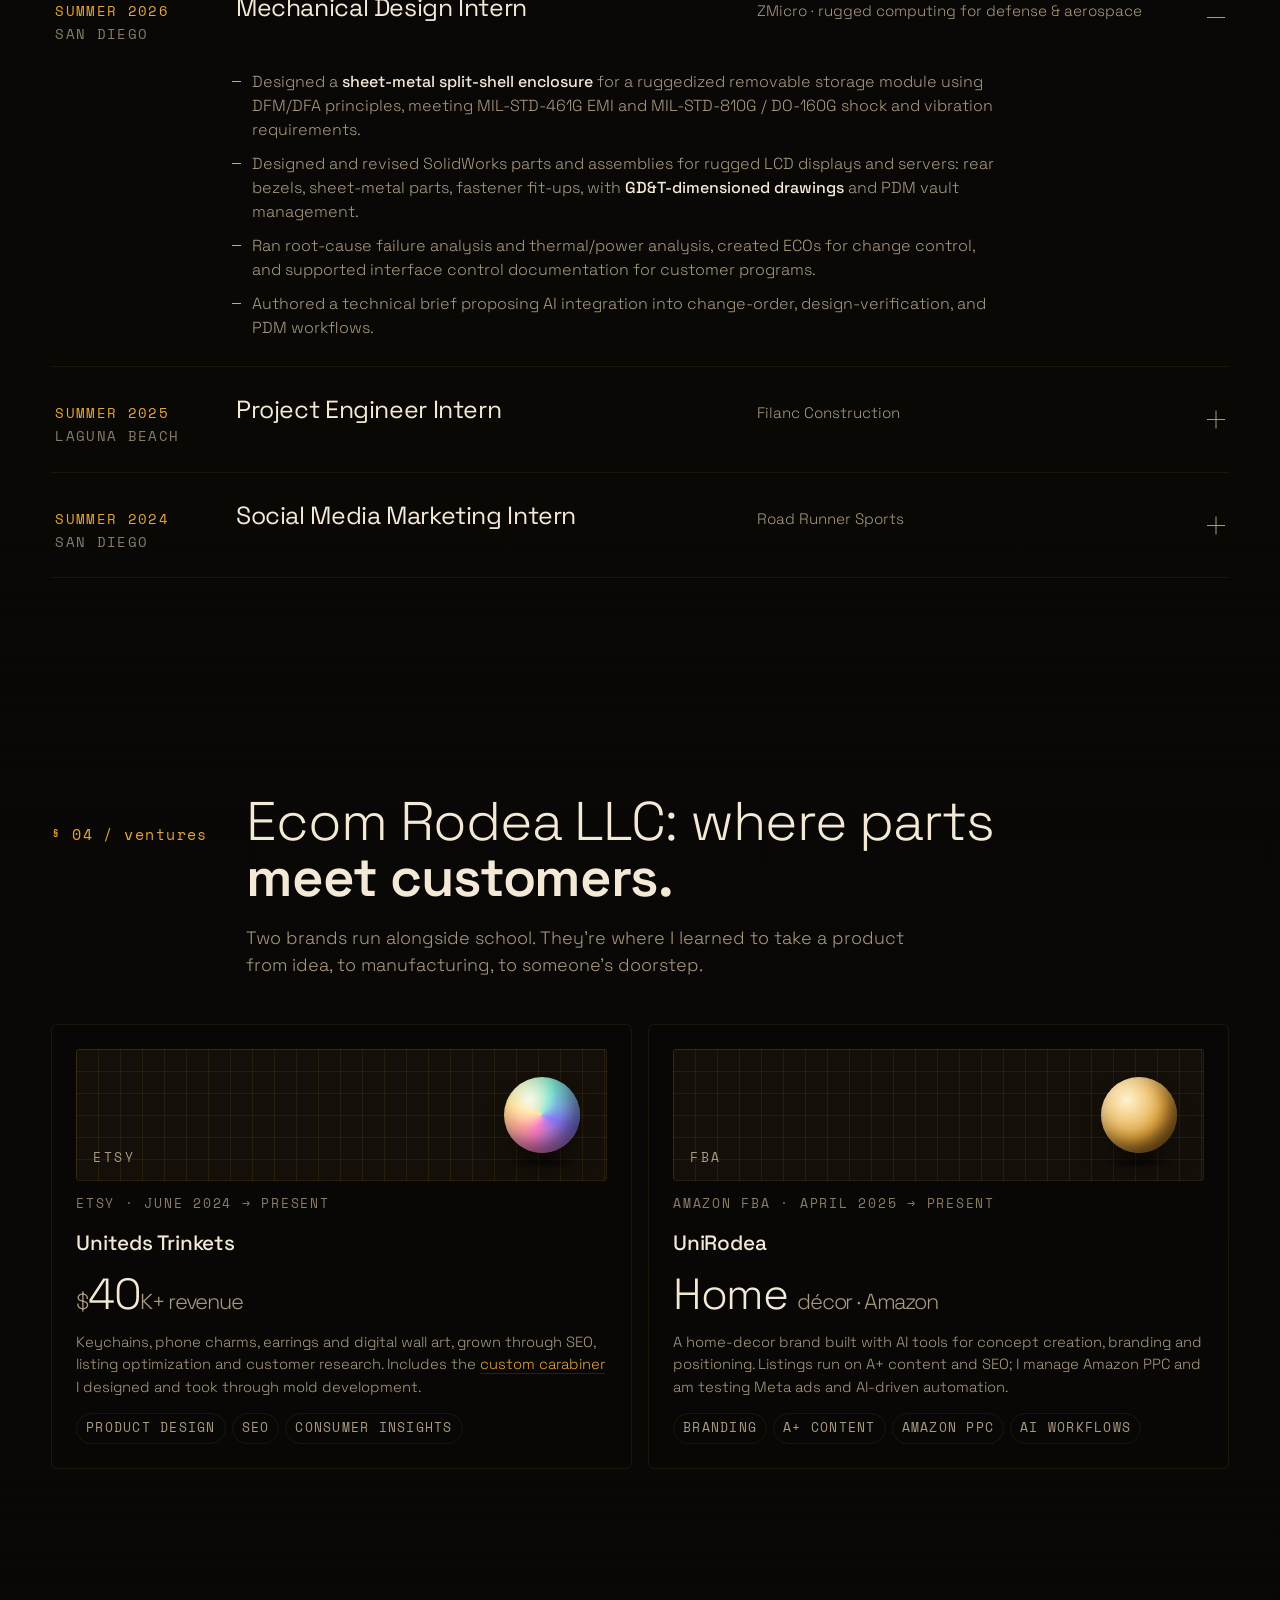
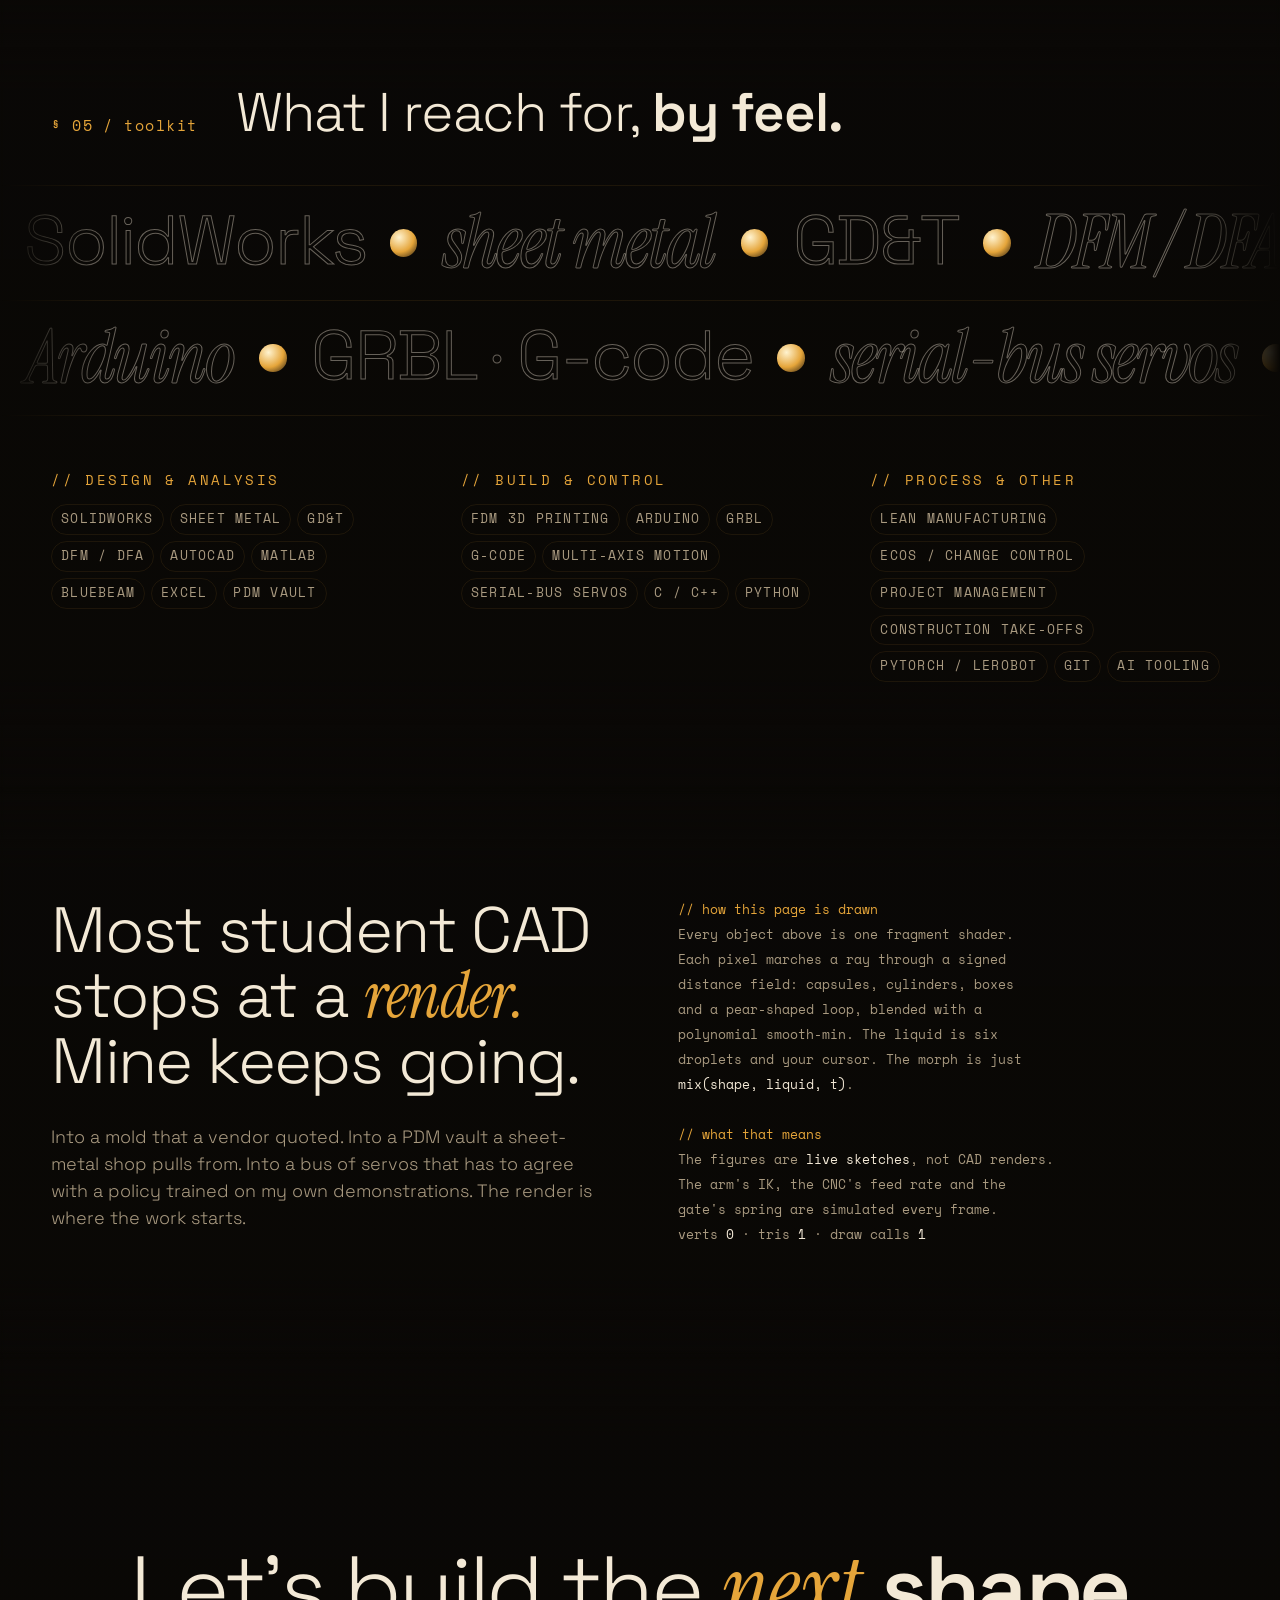
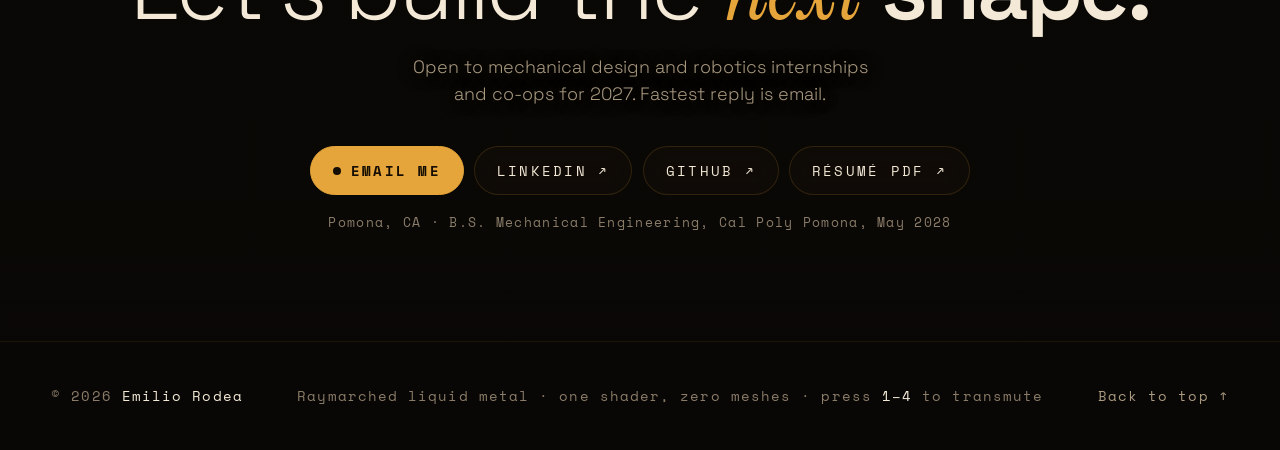
==== commit d25e9b4a: "Add GitHub link to the contact row Co-Authored-By: Claude Opus 5.5 <noreply@anthropic.com>" ====
--- a/index.html
+++ b/index.html
@@ -340,6 +340,7 @@
       <div class="cta-row">
         <a class="btn solid" href="mailto:erodea05@gmail.com"><span class="g" aria-hidden="true"></span>Email me</a>
         <a class="btn" href="https://www.linkedin.com/in/emilio-rodea" target="_blank" rel="noopener">LinkedIn ↗</a>
+        <a class="btn" href="https://github.com/Emilio144" target="_blank" rel="noopener">GitHub ↗</a>
         <a class="btn" href="assets/resume/Emilio_Rodea_Resume.pdf" target="_blank" rel="noopener">Résumé PDF ↗</a>
       </div>
       <p class="fine">Pomona, CA · B.S. Mechanical Engineering, Cal Poly Pomona, May 2028</p>
